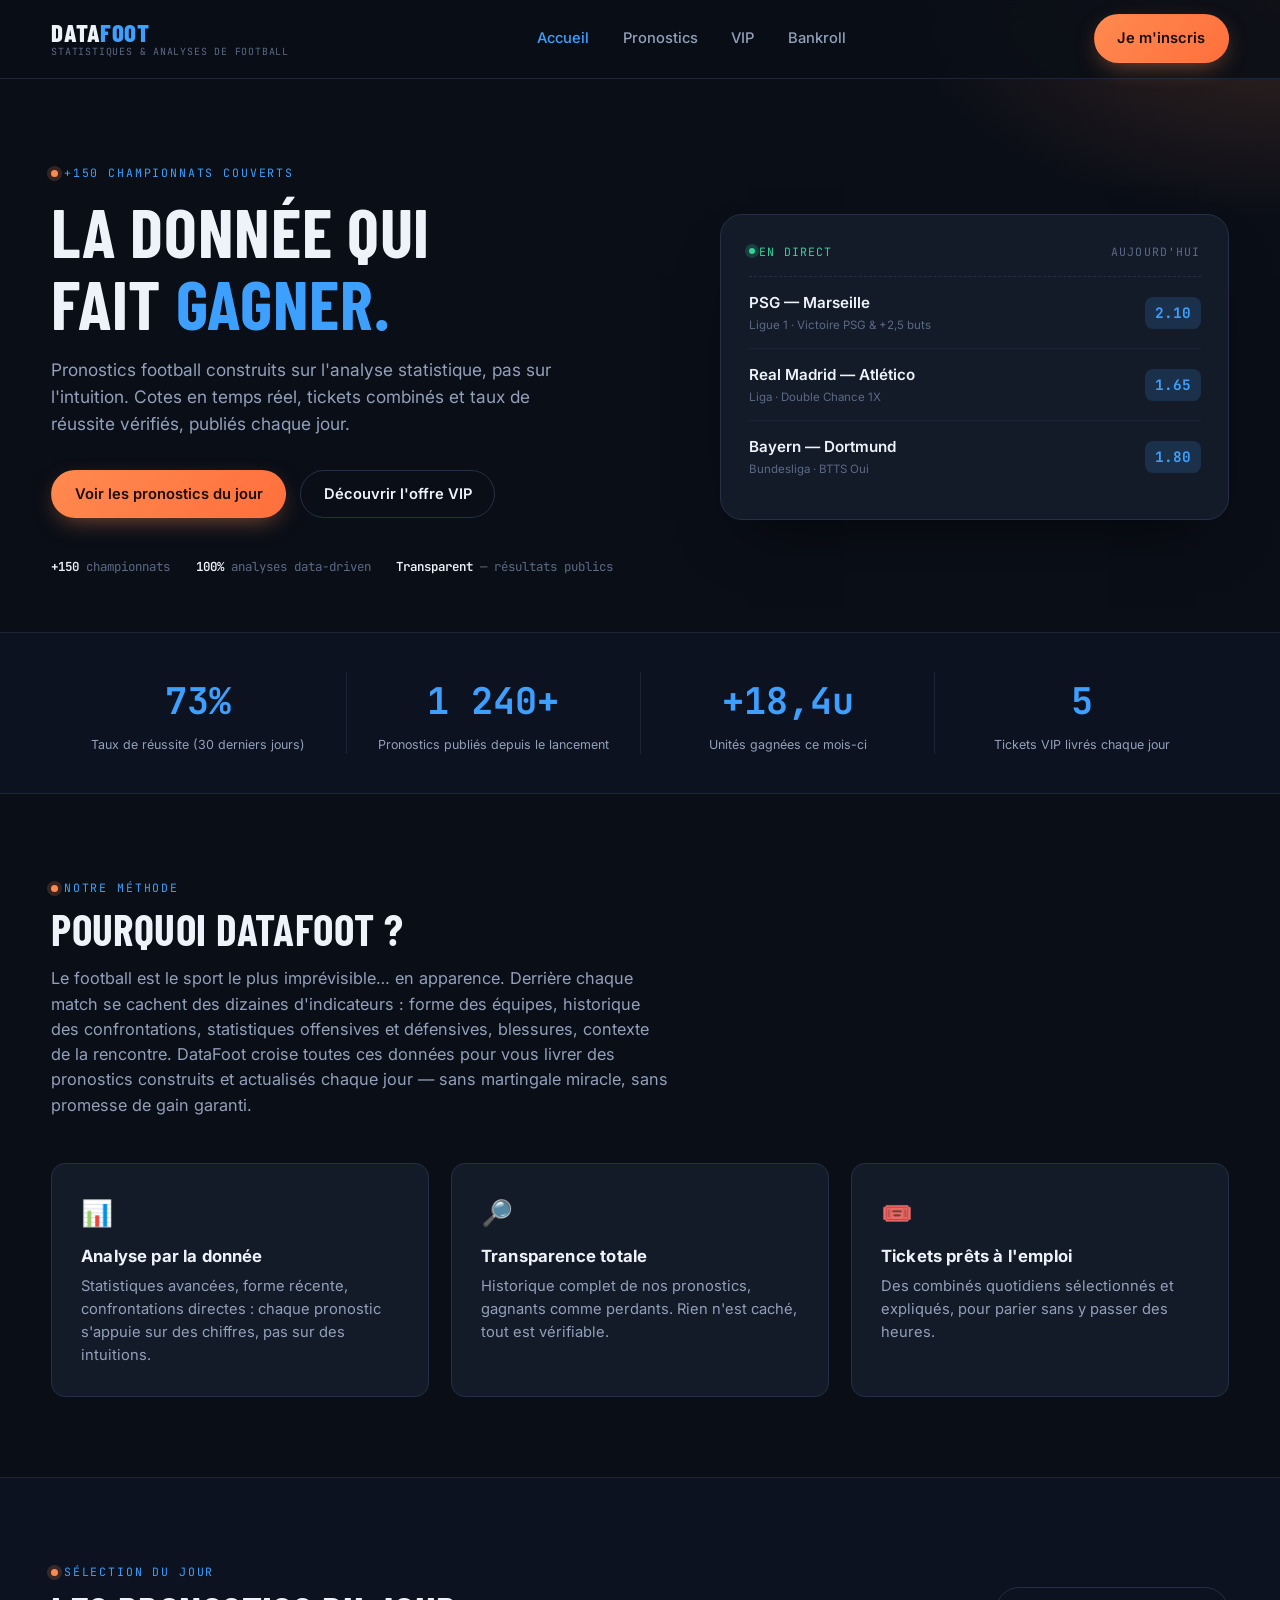
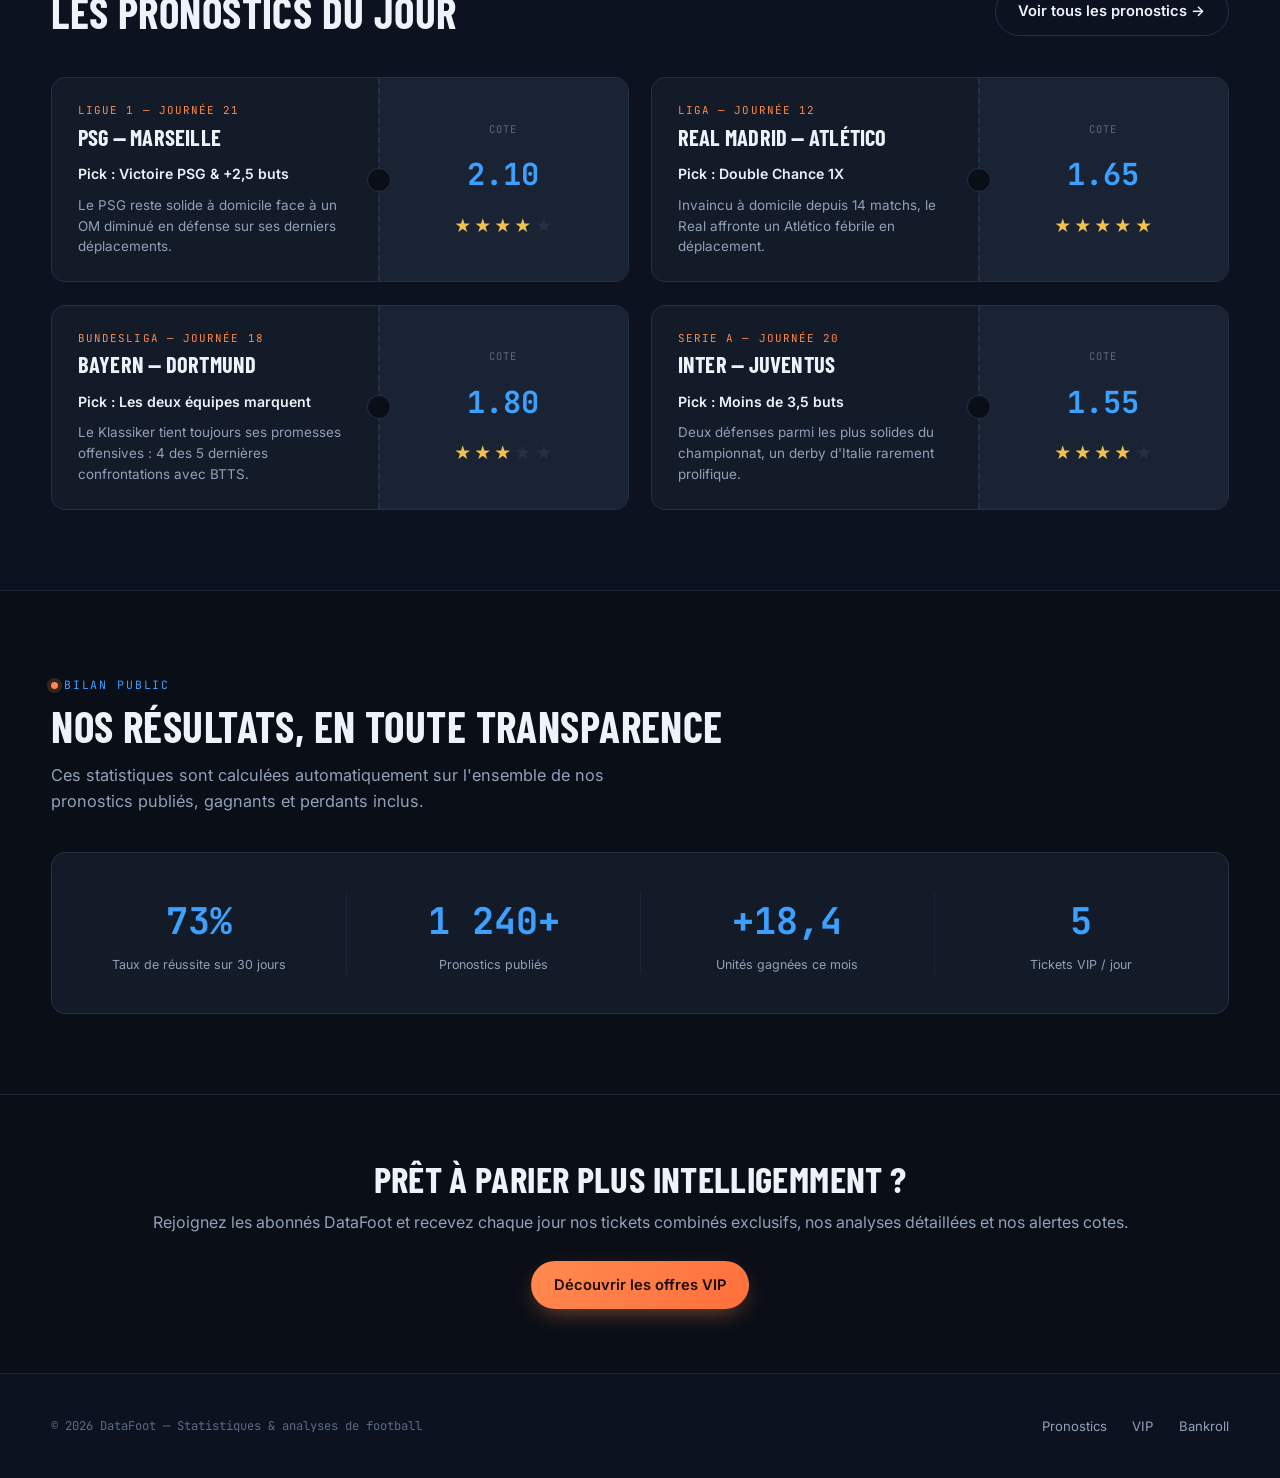
==== index.html @ a59a6c62 "Change button text from 'Passer VIP' to 'Je m'inscris'" ====
<!DOCTYPE html>
<html lang="fr">
<head>
<meta charset="UTF-8">
<meta name="viewport" content="width=device-width, initial-scale=1.0">
<title>DataFoot — Pronostics football basés sur la donnée</title>
<meta name="description" content="Pronostics football basés sur l'analyse statistique. Cotes en temps réel, tickets combinés, taux de réussite vérifiés.">
<link rel="stylesheet" href="style.css">
</head>
<body>

<header class="site-header">
  <div class="container">
    <a href="index.html" class="logo">
      <span class="logo-mark">Data<span>Foot</span></span>
      <span class="logo-tag">Statistiques &amp; analyses de football</span>
    </a>
    <nav class="nav-links">
      <a href="index.html" class="active">Accueil</a>
      <a href="pronostics.html">Pronostics</a>
      <a href="vip.html">VIP</a>
      <a href="bankroll.html">Bankroll</a>
    </nav>
    <a href="vip.html" class="btn btn-primary">Je m'inscris</a>
  </div>
</header>

<!-- ============================== HERO ============================== -->
<section class="hero">
  <div class="container">
    <div class="hero-copy">
      <span class="eyebrow">+150 championnats couverts</span>
      <h1>La donnée qui<br>fait <span class="accent">gagner.</span></h1>
      <p class="hero-sub">Pronostics football construits sur l'analyse statistique, pas sur l'intuition. Cotes en temps réel, tickets combinés et taux de réussite vérifiés, publiés chaque jour.</p>
      <div class="hero-ctas">
        <a href="pronostics.html" class="btn btn-primary">Voir les pronostics du jour</a>
        <a href="vip.html" class="btn btn-ghost">Découvrir l'offre VIP</a>
      </div>
      <div class="hero-strip">
        <span><strong>+150</strong> championnats</span>
        <span><strong>100%</strong> analyses data-driven</span>
        <span><strong>Transparent</strong> — résultats publics</span>
      </div>
    </div>

    <div class="hero-panel">
      <div class="hero-panel-head">
        <span class="live">En direct</span>
        <span>Aujourd'hui</span>
      </div>
      <div class="hero-mini-row">
        <div>
          <div class="hero-mini-match">PSG — Marseille</div>
          <div class="hero-mini-comp">Ligue 1 · Victoire PSG &amp; +2,5 buts</div>
        </div>
        <span class="hero-mini-odd">2.10</span>
      </div>
      <div class="hero-mini-row">
        <div>
          <div class="hero-mini-match">Real Madrid — Atlético</div>
          <div class="hero-mini-comp">Liga · Double Chance 1X</div>
        </div>
        <span class="hero-mini-odd">1.65</span>
      </div>
      <div class="hero-mini-row">
        <div>
          <div class="hero-mini-match">Bayern — Dortmund</div>
          <div class="hero-mini-comp">Bundesliga · BTTS Oui</div>
        </div>
        <span class="hero-mini-odd">1.80</span>
      </div>
    </div>
  </div>
</section>

<!-- ============================ STAT BAND ============================ -->
<section class="stat-band">
  <div class="container stat-grid">
    <div class="stat-item">
      <div class="stat-value">73%</div>
      <div class="stat-label">Taux de réussite (30 derniers jours)</div>
    </div>
    <div class="stat-item">
      <div class="stat-value">1 240+</div>
      <div class="stat-label">Pronostics publiés depuis le lancement</div>
    </div>
    <div class="stat-item">
      <div class="stat-value">+18,4u</div>
      <div class="stat-label">Unités gagnées ce mois-ci</div>
    </div>
    <div class="stat-item">
      <div class="stat-value">5</div>
      <div class="stat-label">Tickets VIP livrés chaque jour</div>
    </div>
  </div>
</section>

<!-- ============================= CONCEPT ============================== -->
<section class="section">
  <div class="container">
    <span class="eyebrow">Notre méthode</span>
    <h2 class="section-title">Pourquoi DataFoot ?</h2>
    <p class="section-lead">Le football est le sport le plus imprévisible… en apparence. Derrière chaque match se cachent des dizaines d'indicateurs : forme des équipes, historique des confrontations, statistiques offensives et défensives, blessures, contexte de la rencontre. DataFoot croise toutes ces données pour vous livrer des pronostics construits et actualisés chaque jour — sans martingale miracle, sans promesse de gain garanti.</p>

    <div class="pillars">
      <div class="pillar">
        <div class="pillar-icon">📊</div>
        <h3>Analyse par la donnée</h3>
        <p>Statistiques avancées, forme récente, confrontations directes : chaque pronostic s'appuie sur des chiffres, pas sur des intuitions.</p>
      </div>
      <div class="pillar">
        <div class="pillar-icon">🔎</div>
        <h3>Transparence totale</h3>
        <p>Historique complet de nos pronostics, gagnants comme perdants. Rien n'est caché, tout est vérifiable.</p>
      </div>
      <div class="pillar">
        <div class="pillar-icon">🎟️</div>
        <h3>Tickets prêts à l'emploi</h3>
        <p>Des combinés quotidiens sélectionnés et expliqués, pour parier sans y passer des heures.</p>
      </div>
    </div>
  </div>
</section>

<!-- ========================= DERNIERS PRONOSTICS ========================= -->
<section class="section section-alt">
  <div class="container">
    <div class="section-head">
      <div>
        <span class="eyebrow">Sélection du jour</span>
        <h2 class="section-title">Les pronostics du jour</h2>
      </div>
      <a href="pronostics.html" class="btn btn-ghost">Voir tous les pronostics →</a>
    </div>

    <div class="ticket-grid">
      <article class="ticket">
        <div class="ticket-main">
          <div class="ticket-comp">Ligue 1 — Journée 21</div>
          <h3 class="ticket-match">PSG — Marseille</h3>
          <p class="ticket-pick">Pick : Victoire PSG &amp; +2,5 buts</p>
          <p class="ticket-analysis">Le PSG reste solide à domicile face à un OM diminué en défense sur ses derniers déplacements.</p>
        </div>
        <div class="ticket-stub">
          <span class="ticket-odd-label">Cote</span>
          <span class="ticket-odd">2.10</span>
          <div class="ticket-confidence" aria-label="Confiance 4 sur 5">
            <span class="star on">★</span><span class="star on">★</span><span class="star on">★</span><span class="star on">★</span><span class="star">★</span>
          </div>
        </div>
      </article>

      <article class="ticket">
        <div class="ticket-main">
          <div class="ticket-comp">Liga — Journée 12</div>
          <h3 class="ticket-match">Real Madrid — Atlético</h3>
          <p class="ticket-pick">Pick : Double Chance 1X</p>
          <p class="ticket-analysis">Invaincu à domicile depuis 14 matchs, le Real affronte un Atlético fébrile en déplacement.</p>
        </div>
        <div class="ticket-stub">
          <span class="ticket-odd-label">Cote</span>
          <span class="ticket-odd">1.65</span>
          <div class="ticket-confidence" aria-label="Confiance 5 sur 5">
            <span class="star on">★</span><span class="star on">★</span><span class="star on">★</span><span class="star on">★</span><span class="star on">★</span>
          </div>
        </div>
      </article>

      <article class="ticket">
        <div class="ticket-main">
          <div class="ticket-comp">Bundesliga — Journée 18</div>
          <h3 class="ticket-match">Bayern — Dortmund</h3>
          <p class="ticket-pick">Pick : Les deux équipes marquent</p>
          <p class="ticket-analysis">Le Klassiker tient toujours ses promesses offensives : 4 des 5 dernières confrontations avec BTTS.</p>
        </div>
        <div class="ticket-stub">
          <span class="ticket-odd-label">Cote</span>
          <span class="ticket-odd">1.80</span>
          <div class="ticket-confidence" aria-label="Confiance 3 sur 5">
            <span class="star on">★</span><span class="star on">★</span><span class="star on">★</span><span class="star">★</span><span class="star">★</span>
          </div>
        </div>
      </article>

      <article class="ticket">
        <div class="ticket-main">
          <div class="ticket-comp">Serie A — Journée 20</div>
          <h3 class="ticket-match">Inter — Juventus</h3>
          <p class="ticket-pick">Pick : Moins de 3,5 buts</p>
          <p class="ticket-analysis">Deux défenses parmi les plus solides du championnat, un derby d'Italie rarement prolifique.</p>
        </div>
        <div class="ticket-stub">
          <span class="ticket-odd-label">Cote</span>
          <span class="ticket-odd">1.55</span>
          <div class="ticket-confidence" aria-label="Confiance 4 sur 5">
            <span class="star on">★</span><span class="star on">★</span><span class="star on">★</span><span class="star on">★</span><span class="star">★</span>
          </div>
        </div>
      </article>
    </div>
  </div>
</section>

<!-- ============================ RÉSULTATS ============================= -->
<section class="section">
  <div class="container">
    <span class="eyebrow">Bilan public</span>
    <h2 class="section-title">Nos résultats, en toute transparence</h2>
    <p class="section-lead">Ces statistiques sont calculées automatiquement sur l'ensemble de nos pronostics publiés, gagnants et perdants inclus.</p>
    <div class="stat-grid" style="margin-top:2.4rem; background:var(--surface); border:1px solid var(--line); border-radius:var(--radius-m);">
      <div class="stat-item">
        <div class="stat-value">73%</div>
        <div class="stat-label">Taux de réussite sur 30 jours</div>
      </div>
      <div class="stat-item">
        <div class="stat-value">1 240+</div>
        <div class="stat-label">Pronostics publiés</div>
      </div>
      <div class="stat-item">
        <div class="stat-value">+18,4</div>
        <div class="stat-label">Unités gagnées ce mois</div>
      </div>
      <div class="stat-item">
        <div class="stat-value">5</div>
        <div class="stat-label">Tickets VIP / jour</div>
      </div>
    </div>
  </div>
</section>

<!-- ============================== CTA BAND ============================== -->
<section class="cta-band">
  <div class="container">
    <h2>Prêt à parier plus intelligemment ?</h2>
    <p>Rejoignez les abonnés DataFoot et recevez chaque jour nos tickets combinés exclusifs, nos analyses détaillées et nos alertes cotes.</p>
    <a href="vip.html" class="btn btn-primary">Découvrir les offres VIP</a>
  </div>
</section>

<footer class="site-footer">
  <div class="container">
    <span class="footer-note">© 2026 DataFoot — Statistiques &amp; analyses de football</span>
    <nav class="footer-links">
      <a href="pronostics.html">Pronostics</a>
      <a href="vip.html">VIP</a>
      <a href="bankroll.html">Bankroll</a>
    </nav>
  </div>
</footer>

</body>
</html>
---- style.css ----
/* ==========================================================================
   DATAFOOT — Design tokens
   Palette   : navy profond + bleu data (#3DA0FF) + orange action (#FF8A50)
   Display   : Barlow Condensed (impact, condensé, esprit tableau de match)
   Corps     : Inter
   Data/mono : JetBrains Mono (cotes, stats, pourcentages — chiffres tabulaires)
   Signature : la carte "ticket" à encoches — chaque pronostic est un vrai
               billet de pari découpé, séparant infos match / pick & cote.
   ========================================================================== */

@import url('https://fonts.googleapis.com/css2?family=Barlow+Condensed:wght@500;600;700;800&family=Inter:wght@400;500;600;700&family=JetBrains+Mono:wght@400;500;600;700&display=swap');

:root{
  --bg:            #0a0e17;
  --bg-alt:        #0d1220;
  --surface:       #131a28;
  --surface-2:     #1a2334;
  --line:          #253046;
  --line-soft:     #1c2536;

  --blue:          #3da0ff;
  --blue-dim:      #1f5c99;
  --blue-glow:     rgba(61,160,255,.16);

  --orange:        #ff8a50;
  --orange-dim:    #b85f34;
  --orange-glow:   rgba(255,138,80,.18);

  --green:         #34d399;
  --red:           #f2685c;
  --gold:          #f2c14e;

  --text:          #eef2f9;
  --text-muted:    #92a0ba;
  --text-faint:    #5c6a85;

  --radius-s:      8px;
  --radius-m:      14px;
  --radius-l:      22px;

  --font-display:  'Barlow Condensed', sans-serif;
  --font-body:     'Inter', sans-serif;
  --font-mono:     'JetBrains Mono', monospace;
}

*{box-sizing:border-box; margin:0; padding:0;}

html{scroll-behavior:smooth;}

body{
  background:
    radial-gradient(ellipse 900px 500px at 15% -10%, var(--blue-glow), transparent 60%),
    radial-gradient(ellipse 700px 400px at 100% 0%, var(--orange-glow), transparent 55%),
    var(--bg);
  color:var(--text);
  font-family:var(--font-body);
  line-height:1.55;
  -webkit-font-smoothing:antialiased;
}

img,svg{display:block; max-width:100%;}
a{color:inherit; text-decoration:none;}
ul{list-style:none;}

.container{
  width:min(1180px, 92%);
  margin-inline:auto;
}

/* -------------------------------- Type -------------------------------- */

h1,h2,h3,h4{
  font-family:var(--font-display);
  font-weight:700;
  letter-spacing:.01em;
  line-height:1.05;
  color:var(--text);
}

.eyebrow{
  font-family:var(--font-mono);
  font-size:.72rem;
  letter-spacing:.16em;
  text-transform:uppercase;
  color:var(--blue);
  display:inline-flex;
  align-items:center;
  gap:.5em;
}
.eyebrow::before{
  content:"";
  width:7px; height:7px;
  border-radius:50%;
  background:var(--orange);
  box-shadow:0 0 0 4px var(--orange-glow);
}

.section-title{
  font-size:clamp(1.9rem, 3.4vw, 2.7rem);
  text-transform:uppercase;
  margin-top:.5rem;
}

.section-lead{
  color:var(--text-muted);
  font-size:1.02rem;
  max-width:62ch;
  margin-top:.9rem;
}

.mono{font-family:var(--font-mono);}

/* Barre de focus clavier visible partout */
a:focus-visible,button:focus-visible,input:focus-visible{
  outline:2px solid var(--orange);
  outline-offset:3px;
  border-radius:4px;
}

@media (prefers-reduced-motion: reduce){
  *{animation-duration:.001ms !important; transition-duration:.001ms !important;}
}

/* ------------------------------- Header -------------------------------- */

.site-header{
  position:sticky; top:0; z-index:50;
  background:rgba(10,14,23,.86);
  backdrop-filter:blur(10px);
  border-bottom:1px solid var(--line-soft);
}

.site-header .container{
  display:flex; align-items:center; justify-content:space-between;
  padding-block:.9rem;
}

.logo{
  display:flex; flex-direction:column; line-height:1;
}
.logo .logo-mark{
  font-family:var(--font-display);
  font-weight:800;
  font-size:1.55rem;
  letter-spacing:.02em;
  text-transform:uppercase;
}
.logo .logo-mark span{color:var(--blue);}
.logo .logo-tag{
  font-family:var(--font-mono);
  font-size:.62rem;
  color:var(--text-faint);
  letter-spacing:.08em;
  text-transform:uppercase;
  margin-top:.15rem;
}

.nav-links{
  display:flex; align-items:center; gap:2.1rem;
  font-size:.92rem; font-weight:500;
}
.nav-links a{color:var(--text-muted); transition:color .15s ease;}
.nav-links a:hover, .nav-links a.active{color:var(--text);}
.nav-links a.active{color:var(--blue);}

.btn{
  display:inline-flex; align-items:center; justify-content:center;
  gap:.5em;
  font-family:var(--font-body);
  font-weight:600;
  font-size:.92rem;
  padding:.75rem 1.4rem;
  border-radius:999px;
  border:1px solid transparent;
  cursor:pointer;
  transition:transform .15s ease, box-shadow .15s ease, background .15s ease;
  white-space:nowrap;
}
.btn:hover{transform:translateY(-1px);}

.btn-primary{
  background:linear-gradient(135deg, var(--orange), #ff6f3c);
  color:#1a0d05;
  box-shadow:0 8px 24px -8px rgba(255,138,80,.55);
}
.btn-primary:hover{box-shadow:0 10px 28px -6px rgba(255,138,80,.7);}

.btn-ghost{
  background:transparent;
  border-color:var(--line);
  color:var(--text);
}
.btn-ghost:hover{border-color:var(--blue); background:var(--blue-glow);}

.btn-block{width:100%;}

/* -------------------------------- Hero ---------------------------------- */

.hero{
  padding-block:5rem 3.5rem;
  border-bottom:1px solid var(--line-soft);
}

.hero .container{
  display:grid;
  grid-template-columns:1.1fr .9fr;
  gap:3rem;
  align-items:center;
}

.hero h1{
  font-size:clamp(2.6rem, 5.4vw, 4.4rem);
  text-transform:uppercase;
  margin-top:.7rem;
}
.hero h1 .accent{color:var(--blue);}

.hero-sub{
  color:var(--text-muted);
  font-size:1.08rem;
  max-width:46ch;
  margin-top:1.1rem;
}

.hero-ctas{
  display:flex; gap:.9rem; margin-top:2rem; flex-wrap:wrap;
}

.hero-strip{
  display:flex; gap:1.6rem; flex-wrap:wrap;
  margin-top:2.4rem;
  font-family:var(--font-mono);
  font-size:.78rem;
  color:var(--text-faint);
}
.hero-strip strong{color:var(--text); font-weight:600;}

/* Panneau "ticket" décoratif dans le hero */
.hero-panel{
  position:relative;
  background:var(--surface);
  border:1px solid var(--line);
  border-radius:var(--radius-l);
  padding:1.7rem;
  box-shadow:0 30px 60px -30px rgba(0,0,0,.7);
}
.hero-panel-head{
  display:flex; justify-content:space-between; align-items:center;
  font-family:var(--font-mono); font-size:.72rem;
  color:var(--text-faint); text-transform:uppercase; letter-spacing:.1em;
  padding-bottom:1rem; border-bottom:1px dashed var(--line);
}
.hero-panel-head .live{color:var(--green); display:flex; align-items:center; gap:.4em;}
.hero-panel-head .live::before{content:"";width:6px;height:6px;border-radius:50%;background:var(--green);box-shadow:0 0 0 4px rgba(52,211,153,.2);}

.hero-mini-row{
  display:flex; justify-content:space-between; align-items:center;
  padding-block:.85rem;
  border-bottom:1px solid var(--line-soft);
}
.hero-mini-row:last-child{border-bottom:none;}
.hero-mini-match{font-weight:600; font-size:.95rem;}
.hero-mini-comp{font-size:.72rem; color:var(--text-faint); margin-top:.15rem;}
.hero-mini-odd{
  font-family:var(--font-mono); font-weight:700; color:var(--blue);
  background:var(--blue-glow); padding:.3rem .6rem; border-radius:var(--radius-s);
  font-size:.9rem;
}

/* ------------------------------ Stat band -------------------------------- */

.stat-band{
  border-bottom:1px solid var(--line-soft);
  background:var(--bg-alt);
}
.stat-grid{
  display:grid;
  grid-template-columns:repeat(4, 1fr);
  padding-block:2.4rem;
}
.stat-item{
  text-align:center;
  padding-inline:1rem;
  border-left:1px solid var(--line-soft);
}
.stat-item:first-child{border-left:none;}
.stat-value{
  font-family:var(--font-mono);
  font-weight:700;
  font-size:clamp(1.6rem, 3vw, 2.3rem);
  color:var(--blue);
}
.stat-label{
  font-size:.78rem; color:var(--text-muted); margin-top:.4rem;
}

/* -------------------------------- Sections ------------------------------- */

.section{padding-block:5rem;}
.section-alt{background:var(--bg-alt); border-block:1px solid var(--line-soft);}
.section-head{
  display:flex; justify-content:space-between; align-items:flex-end; gap:2rem;
  flex-wrap:wrap; margin-bottom:2.6rem;
}

.pillars{
  display:grid; grid-template-columns:repeat(3,1fr); gap:1.4rem;
  margin-top:2.8rem;
}
.pillar{
  background:var(--surface);
  border:1px solid var(--line);
  border-radius:var(--radius-m);
  padding:1.8rem;
}
.pillar .pillar-icon{font-size:1.6rem;}
.pillar h3{
  font-family:var(--font-body); font-size:1.05rem; font-weight:700;
  margin-top:1rem;
}
.pillar p{color:var(--text-muted); font-size:.92rem; margin-top:.6rem;}

/* ------------------------------ Ticket cards ------------------------------
   Élément signature : chaque pronostic est un billet perforé, découpé en
   deux volets (infos match / pick + cote + confiance) par une ligne
   pointillée avec encoches semi-circulaires, comme un vrai ticket détachable.
   -------------------------------------------------------------------------- */

.ticket-grid{
  display:grid;
  grid-template-columns:repeat(2, 1fr);
  gap:1.4rem;
}

.ticket{
  position:relative;
  display:grid;
  grid-template-columns:1.3fr 1fr;
  background:var(--surface);
  border:1px solid var(--line);
  border-radius:var(--radius-m);
  overflow:hidden;
}

.ticket-main{padding:1.5rem 1.6rem;}
.ticket-comp{
  font-family:var(--font-mono);
  font-size:.68rem;
  color:var(--orange);
  text-transform:uppercase; letter-spacing:.1em;
}
.ticket-match{
  font-family:var(--font-display);
  font-weight:700;
  font-size:1.4rem;
  margin-top:.4rem;
  text-transform:uppercase;
}
.ticket-pick{
  margin-top:.9rem;
  font-size:.88rem;
  color:var(--text);
  font-weight:600;
}
.ticket-analysis{
  margin-top:.6rem;
  font-size:.84rem;
  color:var(--text-muted);
  line-height:1.55;
}

.ticket-stub{
  position:relative;
  padding:1.5rem 1.4rem;
  display:flex; flex-direction:column; justify-content:center; align-items:center;
  gap:.9rem;
  background:var(--surface-2);
  text-align:center;
}

/* ligne de perforation avec encoches */
.ticket-stub::before{
  content:"";
  position:absolute; left:0; top:0; bottom:0;
  width:0;
  border-left:2px dashed var(--line);
}
.ticket-stub::after{
  content:"";
  position:absolute; left:-11px; top:50%;
  width:22px; height:22px;
  border-radius:50%;
  background:var(--bg);
  border:1px solid var(--line);
  transform:translateY(-50%);
}

.ticket-odd-label{
  font-family:var(--font-mono); font-size:.66rem;
  color:var(--text-faint); text-transform:uppercase; letter-spacing:.1em;
}
.ticket-odd{
  font-family:var(--font-mono); font-weight:700;
  font-size:1.9rem; color:var(--blue);
}
.ticket-confidence{display:flex; gap:.2rem;}
.ticket-confidence .star{color:var(--line); font-size:1.05rem;}
.ticket-confidence .star.on{color:var(--gold);}

.tickets-cta{
  text-align:center; margin-top:2.6rem;
}

/* ------------------------------- Confidence legend ----------------------- */

.legend{
  margin-top:3rem;
  background:var(--surface);
  border:1px solid var(--line);
  border-radius:var(--radius-m);
  padding:1.6rem 1.8rem;
}
.legend h3{
  font-family:var(--font-body); font-size:.95rem; font-weight:700;
}
.legend-row{
  display:flex; justify-content:space-between; align-items:center;
  padding-block:.6rem;
  border-top:1px solid var(--line-soft);
  font-size:.86rem; color:var(--text-muted);
}
.legend-row:first-of-type{border-top:none; margin-top:.9rem;}
.legend-row .star.on{color:var(--gold);}

.filters{
  display:flex; gap:.7rem; flex-wrap:wrap; margin-bottom:2.4rem;
}
.filter-chip{
  font-family:var(--font-mono); font-size:.74rem;
  padding:.5rem 1rem; border-radius:999px;
  border:1px solid var(--line); color:var(--text-muted);
}
.filter-chip.is-active{border-color:var(--blue); color:var(--blue); background:var(--blue-glow);}

.disclaimer{
  margin-top:2.6rem;
  font-size:.8rem; color:var(--text-faint);
  border-left:2px solid var(--line);
  padding-left:1rem;
}

/* --------------------------------- Pricing -------------------------------- */

.pricing-grid{
  display:grid; grid-template-columns:repeat(3,1fr); gap:1.5rem;
  margin-top:2.8rem; align-items:stretch;
}

.plan{
  background:var(--surface);
  border:1px solid var(--line);
  border-radius:var(--radius-l);
  padding:2.1rem 1.9rem;
  display:flex; flex-direction:column;
  position:relative;
}

.plan.featured{
  border-color:var(--orange);
  background:linear-gradient(180deg, rgba(255,138,80,.07), var(--surface) 40%);
  transform:translateY(-10px);
  box-shadow:0 30px 50px -25px rgba(255,138,80,.35);
}

.plan-badge{
  position:absolute; top:-13px; left:50%; transform:translateX(-50%);
  background:var(--orange); color:#1a0d05;
  font-family:var(--font-mono); font-size:.66rem; font-weight:700;
  text-transform:uppercase; letter-spacing:.08em;
  padding:.35rem .9rem; border-radius:999px;
  white-space:nowrap;
}

.plan-name{
  font-family:var(--font-display); font-size:1.3rem; font-weight:700;
  text-transform:uppercase;
}
.plan-price{
  font-family:var(--font-mono); font-weight:700;
  font-size:2.1rem; color:var(--blue); margin-top:.6rem;
}
.plan-price span{font-size:.9rem; color:var(--text-faint); font-weight:500;}
.plan-tagline{
  color:var(--text-muted); font-size:.86rem; margin-top:.7rem; min-height:2.6em;
}

.plan-features{margin-top:1.6rem; flex-grow:1;}
.plan-features li{
  display:flex; gap:.6rem; align-items:flex-start;
  font-size:.87rem; color:var(--text);
  padding-block:.5rem;
  border-top:1px solid var(--line-soft);
}
.plan-features li:first-child{border-top:none;}
.plan-features li::before{
  content:"✓"; color:var(--green); font-weight:700; flex-shrink:0;
}

.plan .btn{margin-top:1.8rem;}

.plan-reassurance{
  margin-top:2.4rem; text-align:center;
  font-family:var(--font-mono); font-size:.78rem; color:var(--text-faint);
  display:flex; justify-content:center; gap:1.8rem; flex-wrap:wrap;
}

.faq{margin-top:3.5rem; max-width:760px;}
.faq-item{
  border-top:1px solid var(--line-soft); padding-block:1.2rem;
}
.faq-item:last-child{border-bottom:1px solid var(--line-soft);}
.faq-item h4{font-size:1rem; font-family:var(--font-body); font-weight:700;}
.faq-item p{color:var(--text-muted); font-size:.88rem; margin-top:.5rem;}

/* --------------------------------- Rules ---------------------------------- */

.rules{
  display:flex; flex-direction:column; gap:1.1rem; margin-top:2.8rem;
}
.rule{
  display:grid; grid-template-columns:64px 1fr; gap:1.4rem;
  background:var(--surface); border:1px solid var(--line);
  border-radius:var(--radius-m); padding:1.5rem 1.7rem;
}
.rule-num{
  font-family:var(--font-mono); font-weight:700; font-size:1.6rem;
  color:var(--orange);
}
.rule h3{font-family:var(--font-body); font-size:1.02rem; font-weight:700;}
.rule p{color:var(--text-muted); font-size:.9rem; margin-top:.5rem;}

.stake-table{
  margin-top:2.8rem;
  width:100%; border-collapse:collapse;
  background:var(--surface); border:1px solid var(--line); border-radius:var(--radius-m);
  overflow:hidden;
}
.stake-table th,.stake-table td{
  padding:.9rem 1.2rem; text-align:left; font-size:.88rem;
  border-bottom:1px solid var(--line-soft);
}
.stake-table th{
  font-family:var(--font-mono); text-transform:uppercase; font-size:.7rem;
  letter-spacing:.08em; color:var(--text-faint); background:var(--surface-2);
}
.stake-table td.mono{color:var(--blue); font-weight:600;}
.stake-table tr:last-child td{border-bottom:none;}

.alert-box{
  margin-top:3rem;
  background:linear-gradient(135deg, rgba(242,104,92,.08), var(--surface));
  border:1px solid rgba(242,104,92,.35);
  border-radius:var(--radius-m);
  padding:1.8rem 2rem;
}
.alert-box h3{
  font-family:var(--font-body); font-size:1rem; font-weight:700;
  color:var(--red); display:flex; align-items:center; gap:.6rem;
}
.alert-box p{color:var(--text-muted); font-size:.88rem; margin-top:.7rem;}
.alert-box a{color:var(--blue); text-decoration:underline;}

.closing{
  margin-top:3.5rem; text-align:center;
  padding-top:3rem; border-top:1px solid var(--line-soft);
}
.closing p{color:var(--text-muted); max-width:60ch; margin-inline:auto;}
.closing .btn{margin-top:1.6rem;}

/* -------------------------------- CTA band -------------------------------- */

.cta-band{
  border-top:1px solid var(--line-soft);
  padding-block:4rem;
  text-align:center;
}
.cta-band h2{font-size:clamp(1.7rem,3vw,2.3rem); text-transform:uppercase;}
.cta-band p{color:var(--text-muted); margin-top:.8rem;}
.cta-band .btn{margin-top:1.6rem;}

/* --------------------------------- Footer --------------------------------- */

.site-footer{
  border-top:1px solid var(--line-soft);
  background:var(--bg-alt);
  padding-block:2.6rem;
}
.site-footer .container{
  display:flex; justify-content:space-between; align-items:center; flex-wrap:wrap; gap:1rem;
}
.footer-links{display:flex; gap:1.6rem; font-size:.82rem; color:var(--text-muted);}
.footer-links a:hover{color:var(--text);}
.footer-note{font-size:.76rem; color:var(--text-faint); font-family:var(--font-mono);}

/* -------------------------------- Responsive ------------------------------- */

@media (max-width: 900px){
  .nav-links{display:none;}
  .hero .container{grid-template-columns:1fr;}
  .stat-grid{grid-template-columns:repeat(2,1fr);}
  .stat-item:nth-child(3){border-left:none;}
  .pillars{grid-template-columns:1fr;}
  .ticket-grid{grid-template-columns:1fr;}
  .ticket{grid-template-columns:1fr;}
  .ticket-stub::before,.ticket-stub::after{display:none;}
  .ticket-stub{border-top:1px dashed var(--line);}
  .pricing-grid{grid-template-columns:1fr;}
  .plan.featured{transform:none;}
  .rule{grid-template-columns:1fr; gap:.6rem;}
  .site-footer .container{flex-direction:column; text-align:center;}
}
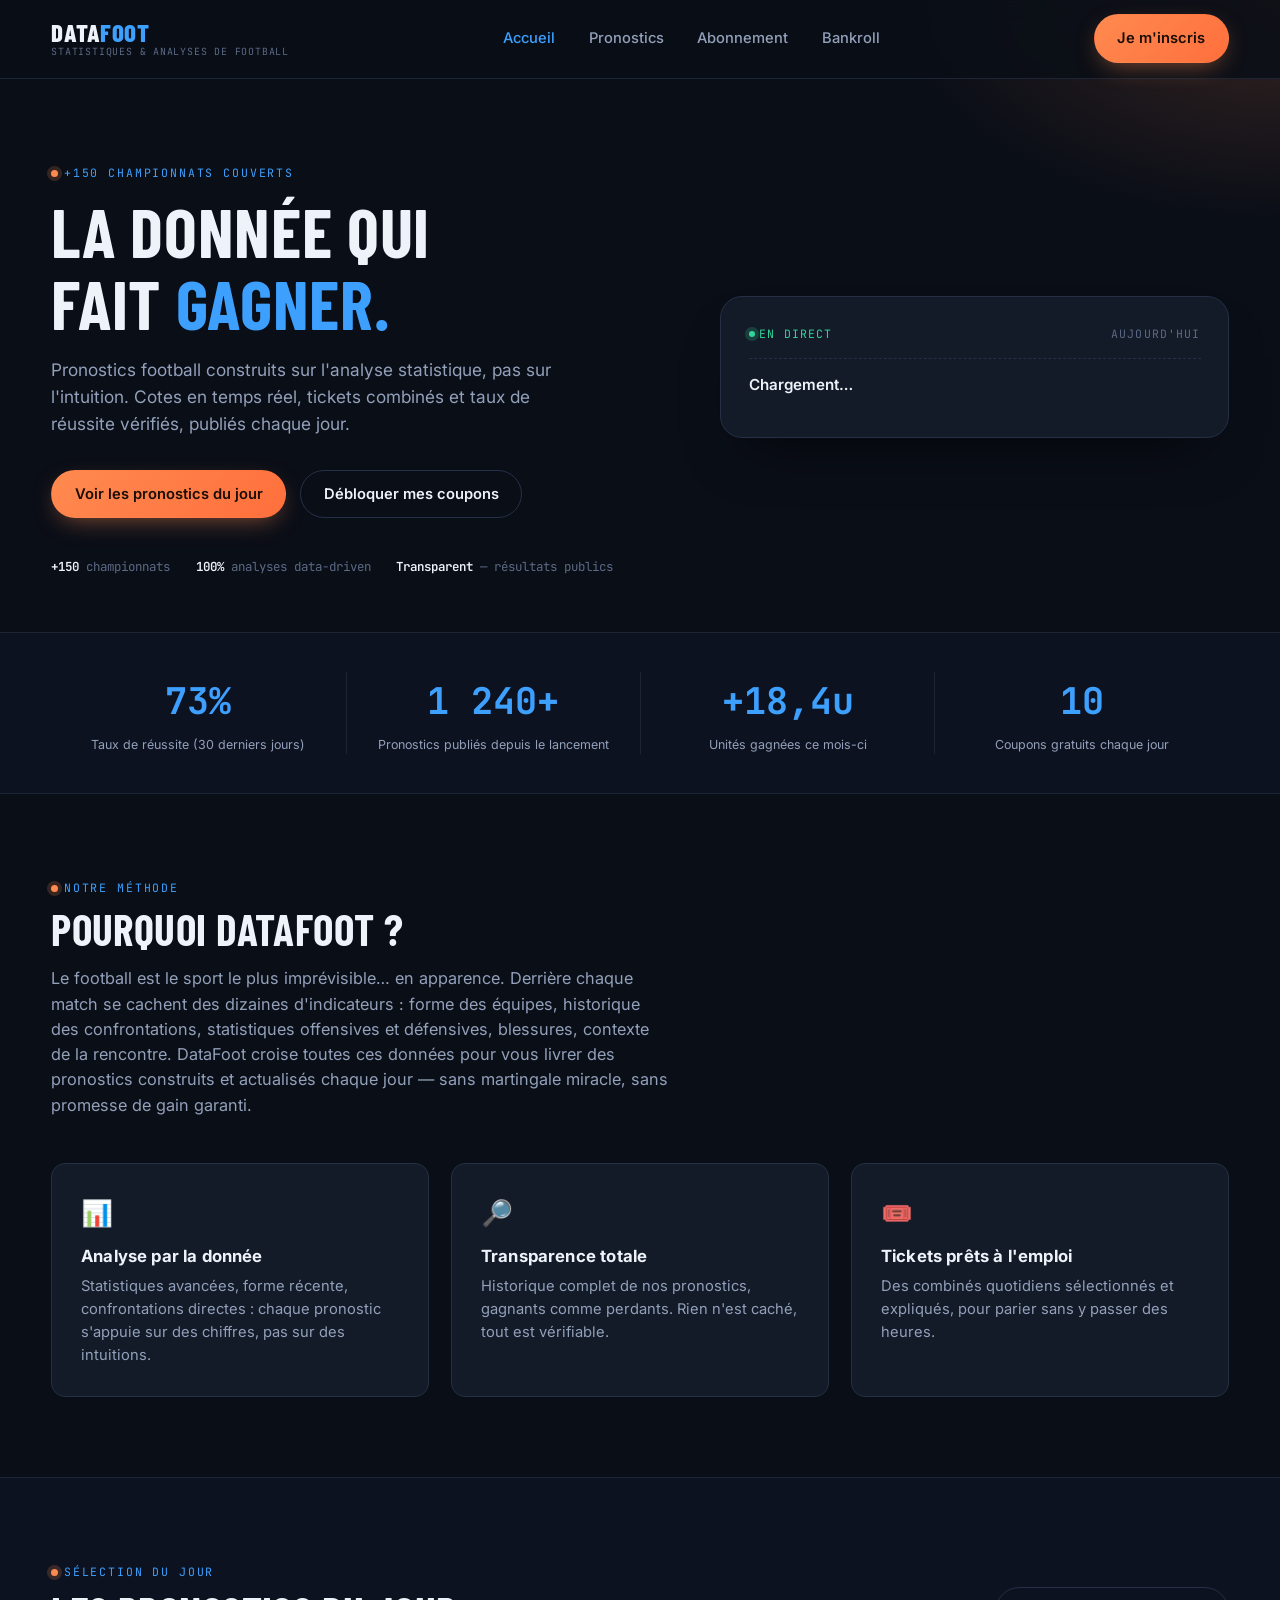
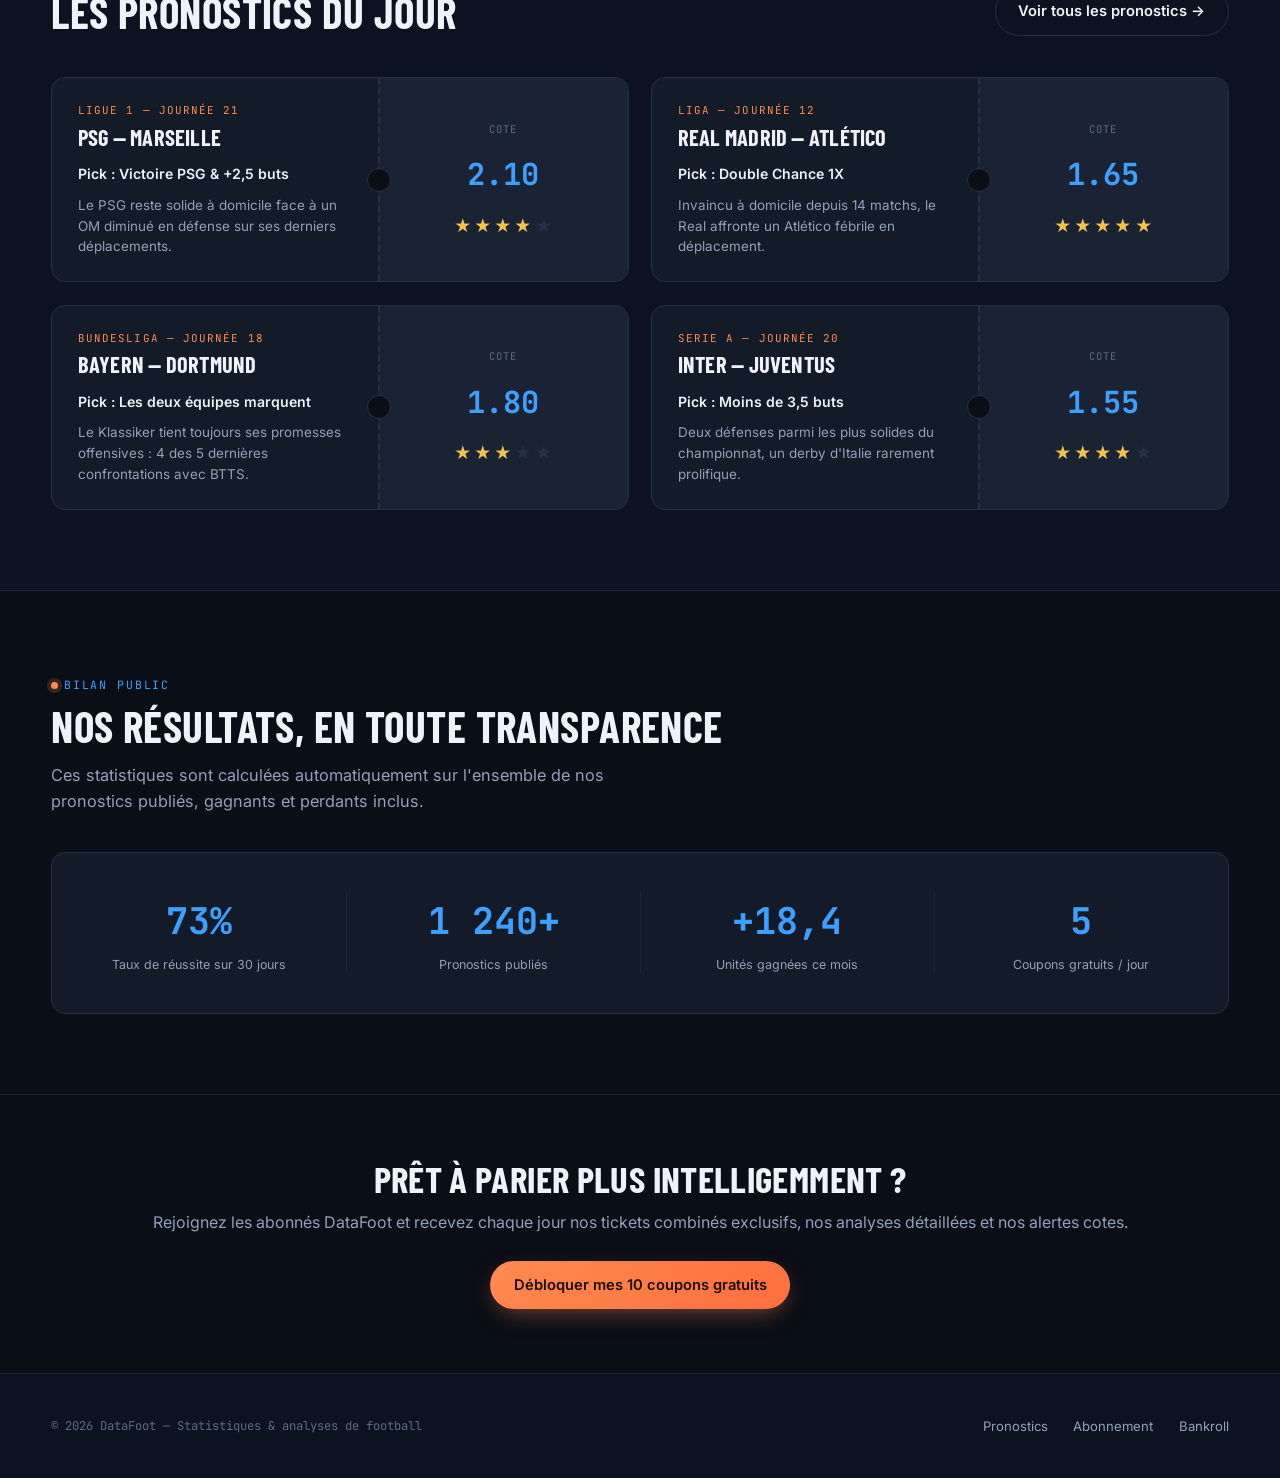
==== commit 197c8577: "Update VIP links and text in index.html" ====
--- a/index.html
+++ b/index.html
@@ -18,7 +18,7 @@
     <nav class="nav-links">
       <a href="index.html" class="active">Accueil</a>
       <a href="pronostics.html">Pronostics</a>
-      <a href="vip.html">VIP</a>
+      <a href="vip.html">Abonnement</a>
       <a href="bankroll.html">Bankroll</a>
     </nav>
     <a href="vip.html" class="btn btn-primary">Je m'inscris</a>
@@ -34,7 +34,7 @@
       <p class="hero-sub">Pronostics football construits sur l'analyse statistique, pas sur l'intuition. Cotes en temps réel, tickets combinés et taux de réussite vérifiés, publiés chaque jour.</p>
       <div class="hero-ctas">
         <a href="pronostics.html" class="btn btn-primary">Voir les pronostics du jour</a>
-        <a href="vip.html" class="btn btn-ghost">Découvrir l'offre VIP</a>
+        <a href="vip.html" class="btn btn-ghost">Débloquer mes coupons</a>
       </div>
       <div class="hero-strip">
         <span><strong>+150</strong> championnats</span>
@@ -48,26 +48,12 @@
         <span class="live">En direct</span>
         <span>Aujourd'hui</span>
       </div>
-      <div class="hero-mini-row">
-        <div>
-          <div class="hero-mini-match">PSG — Marseille</div>
-          <div class="hero-mini-comp">Ligue 1 · Victoire PSG &amp; +2,5 buts</div>
-        </div>
-        <span class="hero-mini-odd">2.10</span>
-      </div>
-      <div class="hero-mini-row">
-        <div>
-          <div class="hero-mini-match">Real Madrid — Atlético</div>
-          <div class="hero-mini-comp">Liga · Double Chance 1X</div>
-        </div>
-        <span class="hero-mini-odd">1.65</span>
-      </div>
-      <div class="hero-mini-row">
-        <div>
-          <div class="hero-mini-match">Bayern — Dortmund</div>
-          <div class="hero-mini-comp">Bundesliga · BTTS Oui</div>
-        </div>
-        <span class="hero-mini-odd">1.80</span>
+      <div id="hero-live-matches">
+        <div class="hero-mini-row">
+          <div>
+            <div class="hero-mini-match">Chargement…</div>
+          </div>
+        </div>
       </div>
     </div>
   </div>
@@ -89,11 +75,12 @@
       <div class="stat-label">Unités gagnées ce mois-ci</div>
     </div>
     <div class="stat-item">
-      <div class="stat-value">5</div>
-      <div class="stat-label">Tickets VIP livrés chaque jour</div>
-    </div>
-  </div>
-</section>
+      <div class="stat-value">10</div>
+      <div class="stat-label">Coupons gratuits chaque jour</div>
+    </div>
+  </div>
+</section>
+
 
 <!-- ============================= CONCEPT ============================== -->
 <section class="section">
@@ -222,7 +209,7 @@
       </div>
       <div class="stat-item">
         <div class="stat-value">5</div>
-        <div class="stat-label">Tickets VIP / jour</div>
+        <div class="stat-label">Coupons gratuits / jour</div>
       </div>
     </div>
   </div>
@@ -233,7 +220,7 @@
   <div class="container">
     <h2>Prêt à parier plus intelligemment ?</h2>
     <p>Rejoignez les abonnés DataFoot et recevez chaque jour nos tickets combinés exclusifs, nos analyses détaillées et nos alertes cotes.</p>
-    <a href="vip.html" class="btn btn-primary">Découvrir les offres VIP</a>
+    <a href="vip.html" class="btn btn-primary">Débloquer mes 10 coupons gratuits</a>
   </div>
 </section>
 
@@ -242,11 +229,12 @@
     <span class="footer-note">© 2026 DataFoot — Statistiques &amp; analyses de football</span>
     <nav class="footer-links">
       <a href="pronostics.html">Pronostics</a>
-      <a href="vip.html">VIP</a>
+      <a href="vip.html">Abonnement</a>
       <a href="bankroll.html">Bankroll</a>
     </nav>
   </div>
 </footer>
 
+<script src="scripts/render-hero.js"></script>
 </body>
 </html>
--- a/style.css
+++ b/style.css
@@ -601,6 +601,91 @@
 .footer-links{display:flex; gap:1.6rem; font-size:.82rem; color:var(--text-muted);}
 .footer-links a:hover{color:var(--text);}
 .footer-note{font-size:.76rem; color:var(--text-faint); font-family:var(--font-mono);}
+
+/* ------------------------------ Signup / Coupons --------------------------- */
+
+.signup-wrap{
+  display:grid;
+  grid-template-columns:.95fr 1.15fr;
+  gap:2.4rem;
+  align-items:start;
+  margin-top:2.8rem;
+}
+
+.signup-card{
+  background:var(--surface);
+  border:1px solid var(--line);
+  border-radius:var(--radius-l);
+  padding:2.2rem;
+  position:sticky;
+  top:5.5rem;
+}
+.signup-card .plan-price{margin-top:.4rem;}
+.signup-card .plan-features{margin-top:1.4rem;}
+
+.signup-form{margin-top:1.8rem; display:flex; flex-direction:column; gap:.8rem;}
+.signup-form input{
+  background:var(--surface-2);
+  border:1px solid var(--line);
+  border-radius:var(--radius-s);
+  padding:.8rem 1rem;
+  color:var(--text);
+  font-family:var(--font-body);
+  font-size:.9rem;
+}
+.signup-form input:focus{outline:2px solid var(--blue); outline-offset:1px;}
+.signup-form input::placeholder{color:var(--text-faint);}
+.signup-note{font-size:.76rem; color:var(--text-faint); margin-top:.9rem;}
+
+.coupon-grid{
+  display:grid;
+  grid-template-columns:repeat(2, 1fr);
+  gap:1rem;
+}
+
+.coupon-card{
+  position:relative;
+  background:var(--surface);
+  border:1px solid var(--line);
+  border-radius:var(--radius-m);
+  padding:1.3rem 1.4rem;
+  overflow:hidden;
+}
+.coupon-card-head{
+  display:flex; justify-content:space-between; align-items:center;
+  font-family:var(--font-mono); font-size:.68rem; color:var(--text-faint);
+  text-transform:uppercase; letter-spacing:.08em;
+}
+.coupon-card-head .num{color:var(--orange); font-weight:700;}
+.coupon-card-body{margin-top:.7rem;}
+.coupon-match{font-weight:600; font-size:.92rem;}
+.coupon-meta{font-size:.76rem; color:var(--text-muted); margin-top:.3rem;}
+.coupon-odd{
+  margin-top:.7rem;
+  font-family:var(--font-mono); font-weight:700; color:var(--blue); font-size:1.15rem;
+}
+
+.coupon-grid.is-locked .coupon-card-body,
+.coupon-grid.is-locked .coupon-odd{
+  filter:blur(5px);
+  user-select:none;
+}
+
+.locked-overlay{
+  position:absolute; inset:0;
+  display:flex; align-items:center; justify-content:center;
+  background:rgba(10,14,23,.35);
+}
+.locked-overlay .lock-icon{font-size:1.4rem;}
+
+.coupon-unlocked-note{
+  display:flex; align-items:center; gap:.6em;
+  color:var(--green); font-family:var(--font-mono); font-size:.8rem;
+  margin-bottom:1.4rem;
+}
+.coupon-unlocked-note::before{
+  content:"✓"; font-weight:700;
+}
 
 /* -------------------------------- Responsive ------------------------------- */
 
@@ -618,4 +703,8 @@
   .plan.featured{transform:none;}
   .rule{grid-template-columns:1fr; gap:.6rem;}
   .site-footer .container{flex-direction:column; text-align:center;}
-}
+  .signup-wrap{grid-template-columns:1fr;}
+  .signup-card{position:static;}
+  .coupon-grid{grid-template-columns:1fr;}
+}
+
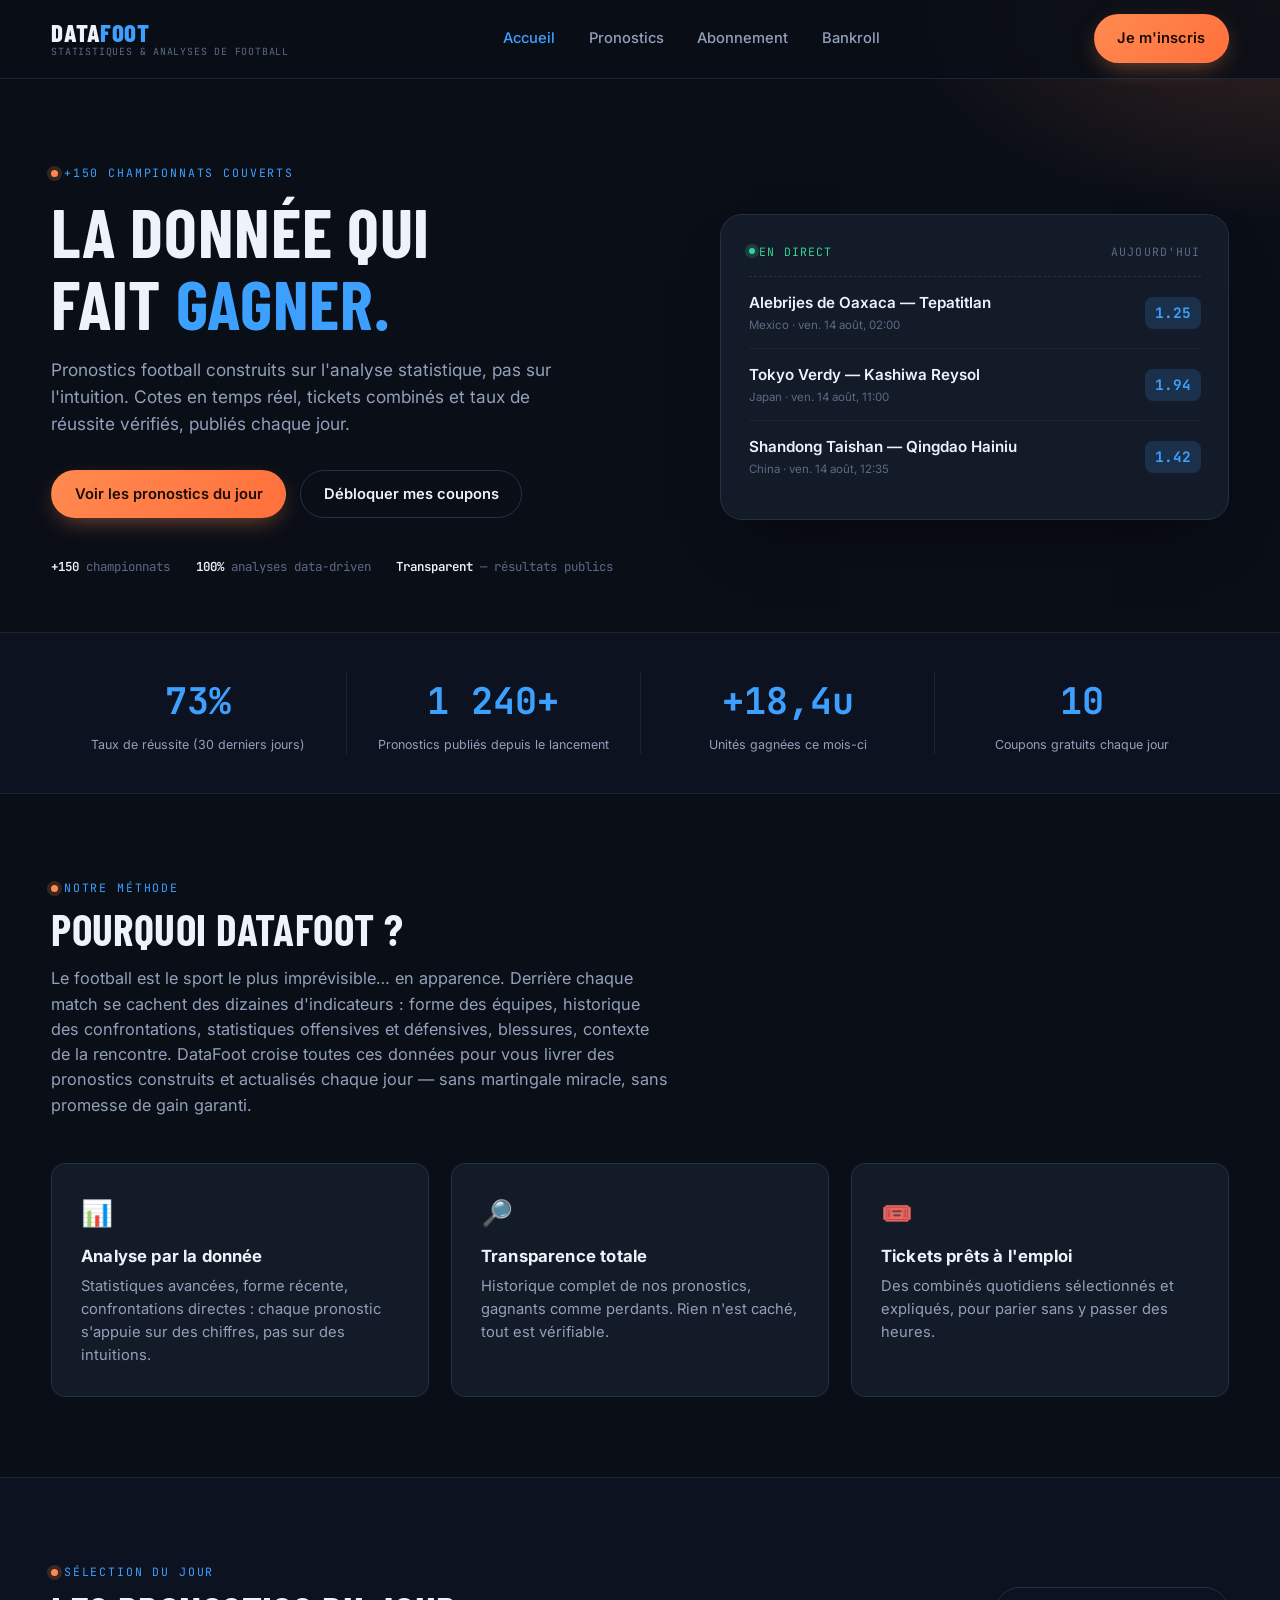
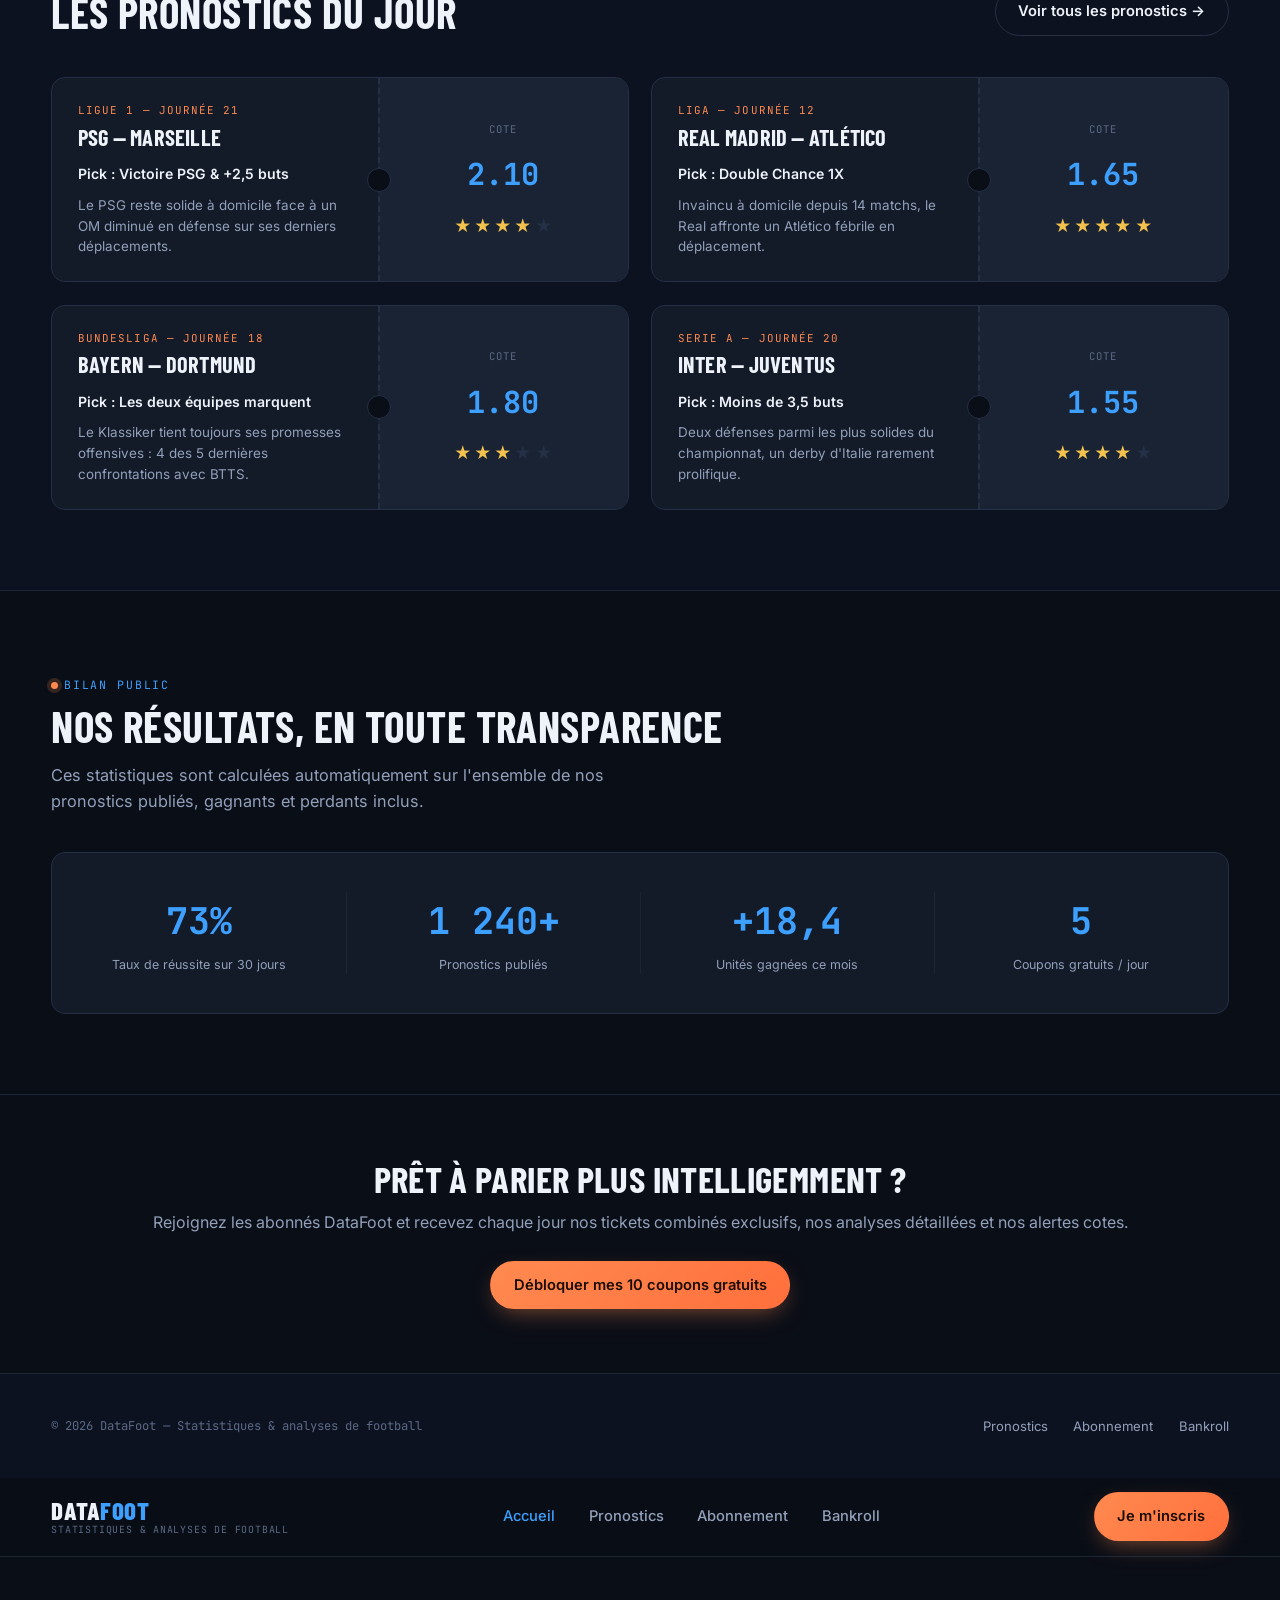
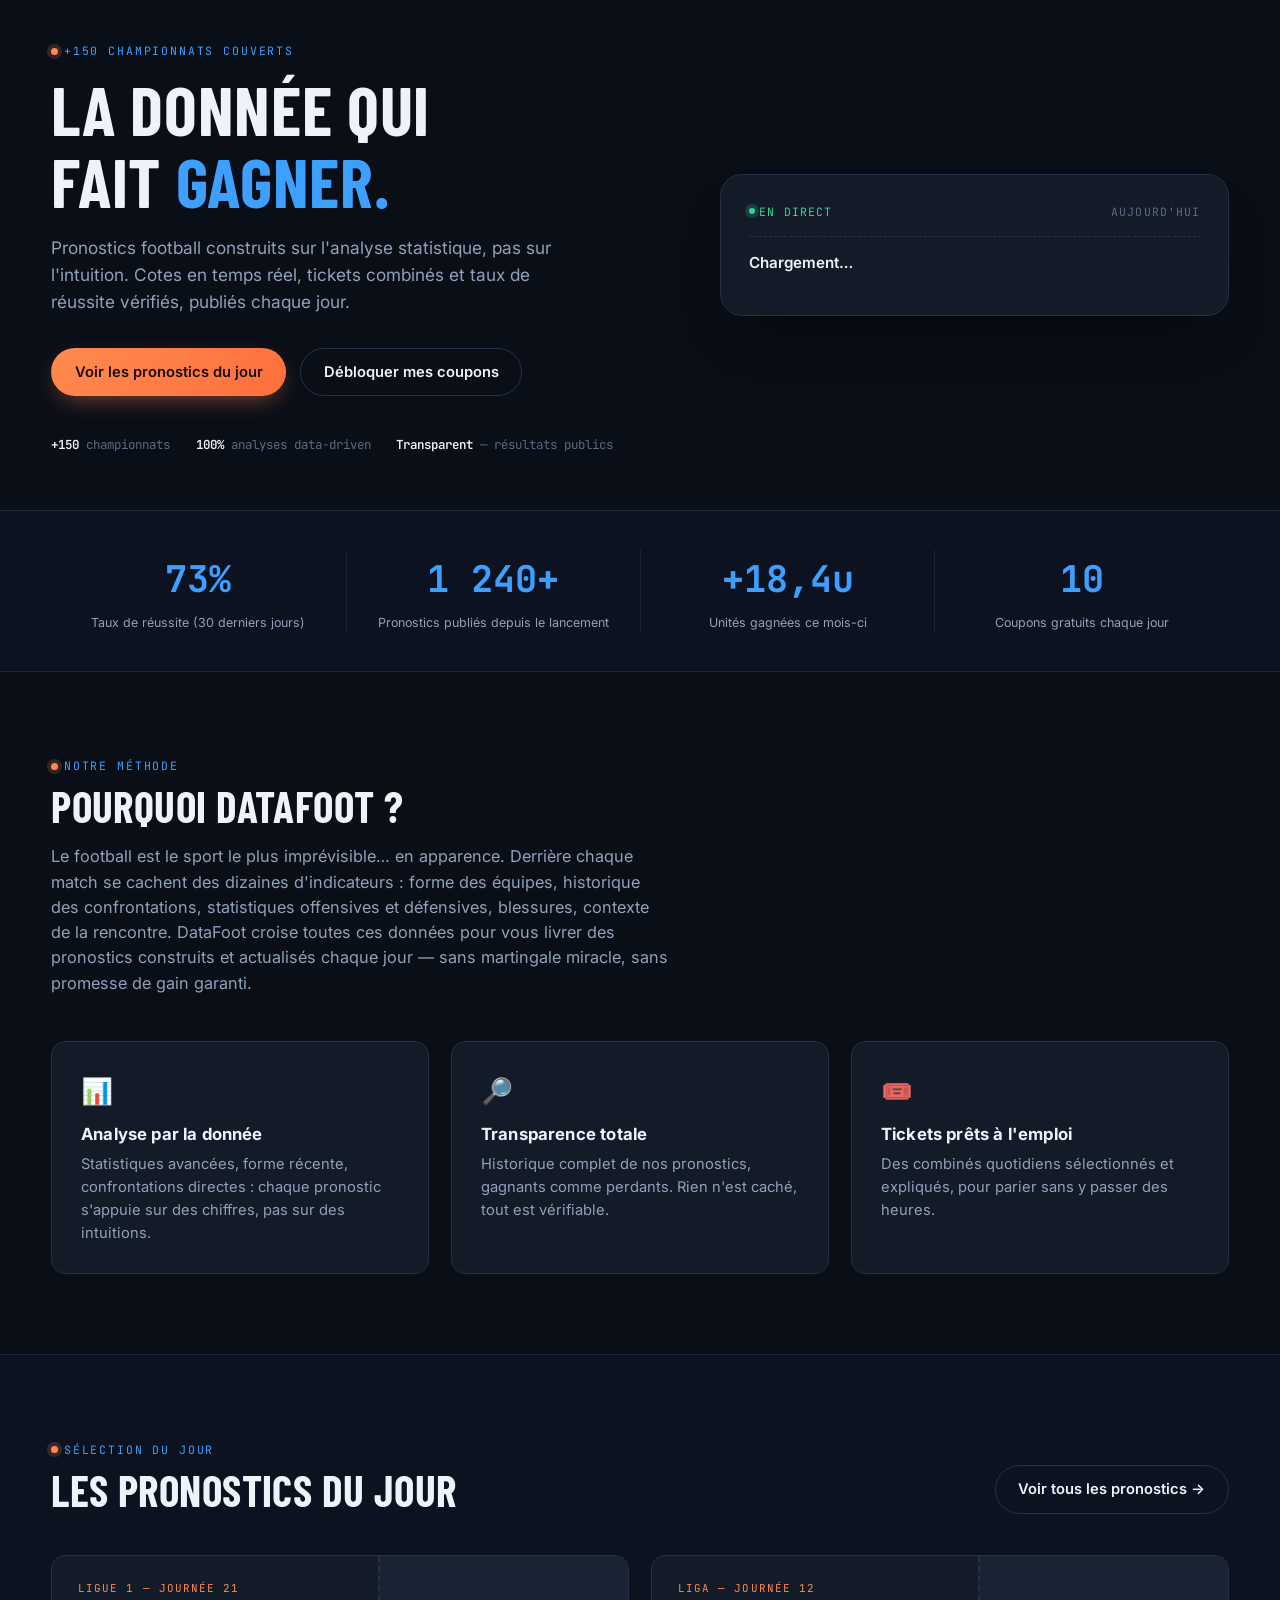
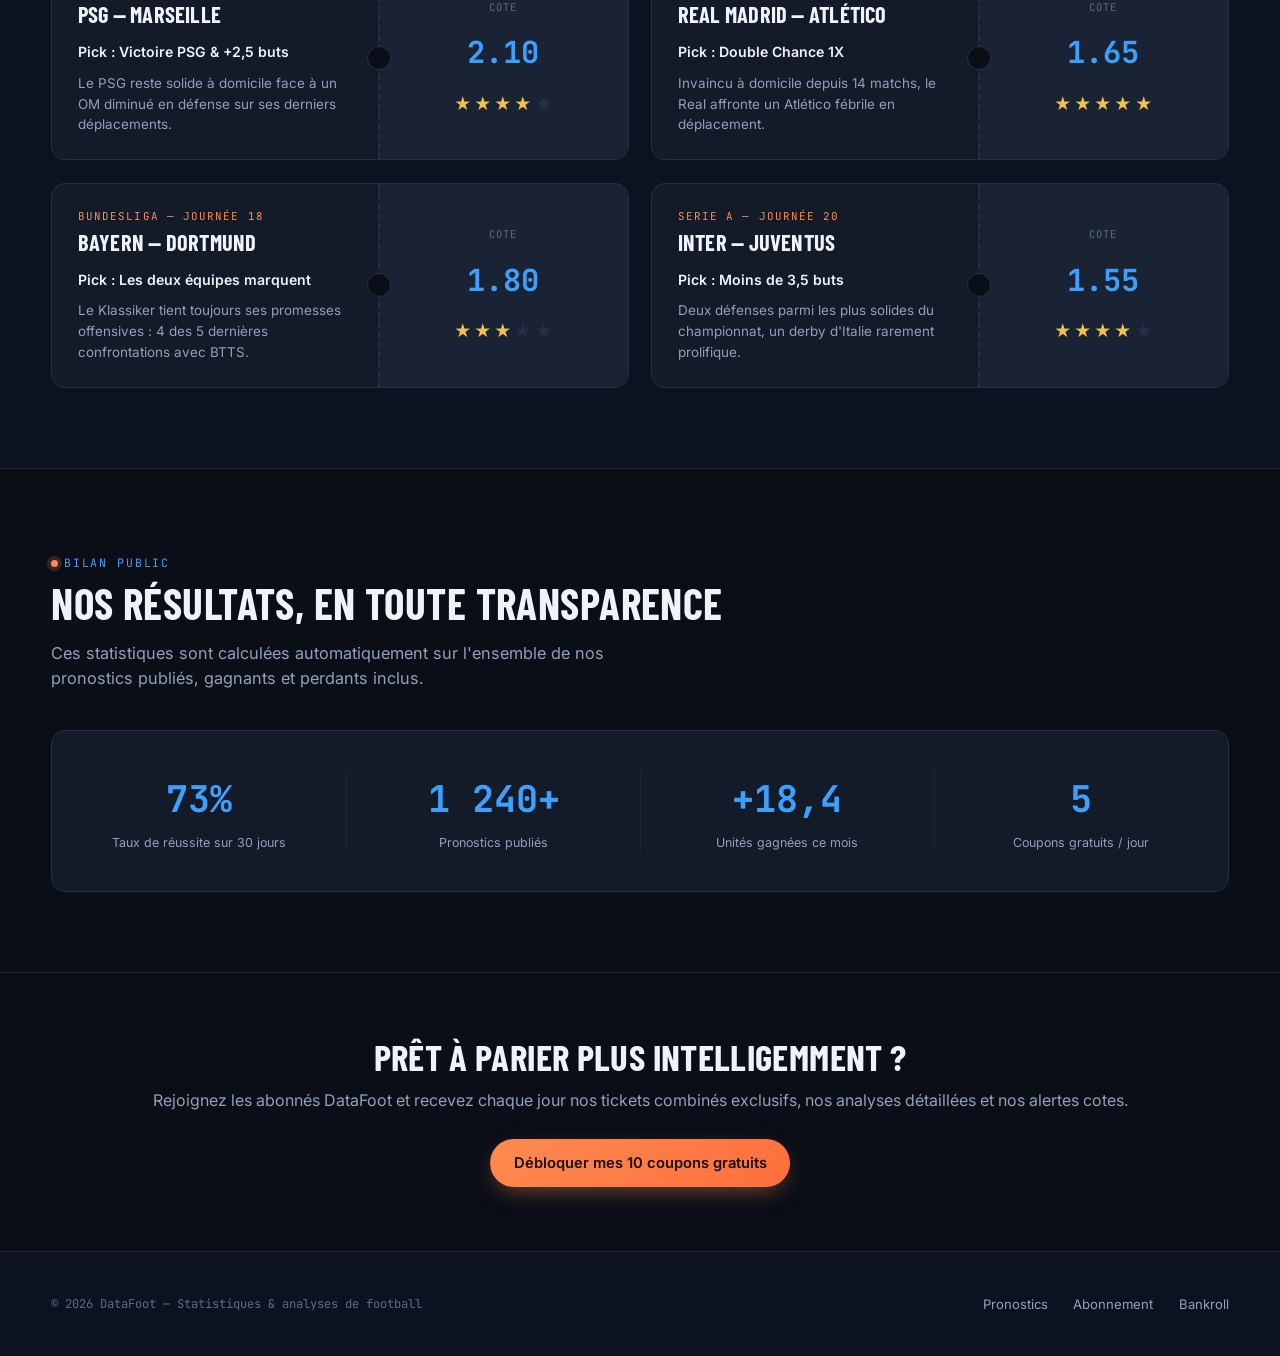
==== commit 27d4f1db: "Create initial structure for DataFoot website Added a new HTML structure for the DataFoot website, i" ====
--- a/index.html
+++ b/index.html
@@ -238,3 +238,243 @@
 <script src="scripts/render-hero.js"></script>
 </body>
 </html>
+<!DOCTYPE html>
+<html lang="fr">
+<head>
+<meta charset="UTF-8">
+<meta name="viewport" content="width=device-width, initial-scale=1.0">
+<title>DataFoot — Pronostics football basés sur la donnée</title>
+<meta name="description" content="Pronostics football basés sur l'analyse statistique. Cotes en temps réel, tickets combinés, taux de réussite vérifiés.">
+<link rel="stylesheet" href="style.css">
+</head>
+<body>
+
+<header class="site-header">
+  <div class="container">
+    <a href="index.html" class="logo">
+      <span class="logo-mark">Data<span>Foot</span></span>
+      <span class="logo-tag">Statistiques &amp; analyses de football</span>
+    </a>
+    <nav class="nav-links">
+      <a href="index.html" class="active">Accueil</a>
+      <a href="pronostics.html">Pronostics</a>
+      <a href="vip.html">Abonnement</a>
+      <a href="bankroll.html">Bankroll</a>
+    </nav>
+    <a href="vip.html" class="btn btn-primary">Je m'inscris</a>
+  </div>
+</header>
+
+<!-- ============================== HERO ============================== -->
+<section class="hero">
+  <div class="container">
+    <div class="hero-copy">
+      <span class="eyebrow">+150 championnats couverts</span>
+      <h1>La donnée qui<br>fait <span class="accent">gagner.</span></h1>
+      <p class="hero-sub">Pronostics football construits sur l'analyse statistique, pas sur l'intuition. Cotes en temps réel, tickets combinés et taux de réussite vérifiés, publiés chaque jour.</p>
+      <div class="hero-ctas">
+        <a href="pronostics.html" class="btn btn-primary">Voir les pronostics du jour</a>
+        <a href="vip.html" class="btn btn-ghost">Débloquer mes coupons</a>
+      </div>
+      <div class="hero-strip">
+        <span><strong>+150</strong> championnats</span>
+        <span><strong>100%</strong> analyses data-driven</span>
+        <span><strong>Transparent</strong> — résultats publics</span>
+      </div>
+    </div>
+
+    <div class="hero-panel">
+      <div class="hero-panel-head">
+        <span class="live">En direct</span>
+        <span>Aujourd'hui</span>
+      </div>
+      <div id="hero-live-matches">
+        <div class="hero-mini-row">
+          <div>
+            <div class="hero-mini-match">Chargement…</div>
+          </div>
+        </div>
+      </div>
+    </div>
+  </div>
+</section>
+
+<!-- ============================ STAT BAND ============================ -->
+<section class="stat-band">
+  <div class="container stat-grid">
+    <div class="stat-item">
+      <div class="stat-value">73%</div>
+      <div class="stat-label">Taux de réussite (30 derniers jours)</div>
+    </div>
+    <div class="stat-item">
+      <div class="stat-value">1 240+</div>
+      <div class="stat-label">Pronostics publiés depuis le lancement</div>
+    </div>
+    <div class="stat-item">
+      <div class="stat-value">+18,4u</div>
+      <div class="stat-label">Unités gagnées ce mois-ci</div>
+    </div>
+    <div class="stat-item">
+      <div class="stat-value">10</div>
+      <div class="stat-label">Coupons gratuits chaque jour</div>
+    </div>
+  </div>
+</section>
+
+
+<!-- ============================= CONCEPT ============================== -->
+<section class="section">
+  <div class="container">
+    <span class="eyebrow">Notre méthode</span>
+    <h2 class="section-title">Pourquoi DataFoot ?</h2>
+    <p class="section-lead">Le football est le sport le plus imprévisible… en apparence. Derrière chaque match se cachent des dizaines d'indicateurs : forme des équipes, historique des confrontations, statistiques offensives et défensives, blessures, contexte de la rencontre. DataFoot croise toutes ces données pour vous livrer des pronostics construits et actualisés chaque jour — sans martingale miracle, sans promesse de gain garanti.</p>
+
+    <div class="pillars">
+      <div class="pillar">
+        <div class="pillar-icon">📊</div>
+        <h3>Analyse par la donnée</h3>
+        <p>Statistiques avancées, forme récente, confrontations directes : chaque pronostic s'appuie sur des chiffres, pas sur des intuitions.</p>
+      </div>
+      <div class="pillar">
+        <div class="pillar-icon">🔎</div>
+        <h3>Transparence totale</h3>
+        <p>Historique complet de nos pronostics, gagnants comme perdants. Rien n'est caché, tout est vérifiable.</p>
+      </div>
+      <div class="pillar">
+        <div class="pillar-icon">🎟️</div>
+        <h3>Tickets prêts à l'emploi</h3>
+        <p>Des combinés quotidiens sélectionnés et expliqués, pour parier sans y passer des heures.</p>
+      </div>
+    </div>
+  </div>
+</section>
+
+<!-- ========================= DERNIERS PRONOSTICS ========================= -->
+<section class="section section-alt">
+  <div class="container">
+    <div class="section-head">
+      <div>
+        <span class="eyebrow">Sélection du jour</span>
+        <h2 class="section-title">Les pronostics du jour</h2>
+      </div>
+      <a href="pronostics.html" class="btn btn-ghost">Voir tous les pronostics →</a>
+    </div>
+
+    <div class="ticket-grid">
+      <article class="ticket">
+        <div class="ticket-main">
+          <div class="ticket-comp">Ligue 1 — Journée 21</div>
+          <h3 class="ticket-match">PSG — Marseille</h3>
+          <p class="ticket-pick">Pick : Victoire PSG &amp; +2,5 buts</p>
+          <p class="ticket-analysis">Le PSG reste solide à domicile face à un OM diminué en défense sur ses derniers déplacements.</p>
+        </div>
+        <div class="ticket-stub">
+          <span class="ticket-odd-label">Cote</span>
+          <span class="ticket-odd">2.10</span>
+          <div class="ticket-confidence" aria-label="Confiance 4 sur 5">
+            <span class="star on">★</span><span class="star on">★</span><span class="star on">★</span><span class="star on">★</span><span class="star">★</span>
+          </div>
+        </div>
+      </article>
+
+      <article class="ticket">
+        <div class="ticket-main">
+          <div class="ticket-comp">Liga — Journée 12</div>
+          <h3 class="ticket-match">Real Madrid — Atlético</h3>
+          <p class="ticket-pick">Pick : Double Chance 1X</p>
+          <p class="ticket-analysis">Invaincu à domicile depuis 14 matchs, le Real affronte un Atlético fébrile en déplacement.</p>
+        </div>
+        <div class="ticket-stub">
+          <span class="ticket-odd-label">Cote</span>
+          <span class="ticket-odd">1.65</span>
+          <div class="ticket-confidence" aria-label="Confiance 5 sur 5">
+            <span class="star on">★</span><span class="star on">★</span><span class="star on">★</span><span class="star on">★</span><span class="star on">★</span>
+          </div>
+        </div>
+      </article>
+
+      <article class="ticket">
+        <div class="ticket-main">
+          <div class="ticket-comp">Bundesliga — Journée 18</div>
+          <h3 class="ticket-match">Bayern — Dortmund</h3>
+          <p class="ticket-pick">Pick : Les deux équipes marquent</p>
+          <p class="ticket-analysis">Le Klassiker tient toujours ses promesses offensives : 4 des 5 dernières confrontations avec BTTS.</p>
+        </div>
+        <div class="ticket-stub">
+          <span class="ticket-odd-label">Cote</span>
+          <span class="ticket-odd">1.80</span>
+          <div class="ticket-confidence" aria-label="Confiance 3 sur 5">
+            <span class="star on">★</span><span class="star on">★</span><span class="star on">★</span><span class="star">★</span><span class="star">★</span>
+          </div>
+        </div>
+      </article>
+
+      <article class="ticket">
+        <div class="ticket-main">
+          <div class="ticket-comp">Serie A — Journée 20</div>
+          <h3 class="ticket-match">Inter — Juventus</h3>
+          <p class="ticket-pick">Pick : Moins de 3,5 buts</p>
+          <p class="ticket-analysis">Deux défenses parmi les plus solides du championnat, un derby d'Italie rarement prolifique.</p>
+        </div>
+        <div class="ticket-stub">
+          <span class="ticket-odd-label">Cote</span>
+          <span class="ticket-odd">1.55</span>
+          <div class="ticket-confidence" aria-label="Confiance 4 sur 5">
+            <span class="star on">★</span><span class="star on">★</span><span class="star on">★</span><span class="star on">★</span><span class="star">★</span>
+          </div>
+        </div>
+      </article>
+    </div>
+  </div>
+</section>
+
+<!-- ============================ RÉSULTATS ============================= -->
+<section class="section">
+  <div class="container">
+    <span class="eyebrow">Bilan public</span>
+    <h2 class="section-title">Nos résultats, en toute transparence</h2>
+    <p class="section-lead">Ces statistiques sont calculées automatiquement sur l'ensemble de nos pronostics publiés, gagnants et perdants inclus.</p>
+    <div class="stat-grid" style="margin-top:2.4rem; background:var(--surface); border:1px solid var(--line); border-radius:var(--radius-m);">
+      <div class="stat-item">
+        <div class="stat-value">73%</div>
+        <div class="stat-label">Taux de réussite sur 30 jours</div>
+      </div>
+      <div class="stat-item">
+        <div class="stat-value">1 240+</div>
+        <div class="stat-label">Pronostics publiés</div>
+      </div>
+      <div class="stat-item">
+        <div class="stat-value">+18,4</div>
+        <div class="stat-label">Unités gagnées ce mois</div>
+      </div>
+      <div class="stat-item">
+        <div class="stat-value">5</div>
+        <div class="stat-label">Coupons gratuits / jour</div>
+      </div>
+    </div>
+  </div>
+</section>
+
+<!-- ============================== CTA BAND ============================== -->
+<section class="cta-band">
+  <div class="container">
+    <h2>Prêt à parier plus intelligemment ?</h2>
+    <p>Rejoignez les abonnés DataFoot et recevez chaque jour nos tickets combinés exclusifs, nos analyses détaillées et nos alertes cotes.</p>
+    <a href="vip.html" class="btn btn-primary">Débloquer mes 10 coupons gratuits</a>
+  </div>
+</section>
+
+<footer class="site-footer">
+  <div class="container">
+    <span class="footer-note">© 2026 DataFoot — Statistiques &amp; analyses de football</span>
+    <nav class="footer-links">
+      <a href="pronostics.html">Pronostics</a>
+      <a href="vip.html">Abonnement</a>
+      <a href="bankroll.html">Bankroll</a>
+    </nav>
+  </div>
+</footer>
+
+<script src="scripts/render-hero.js"></script>
+</body>
+</html>
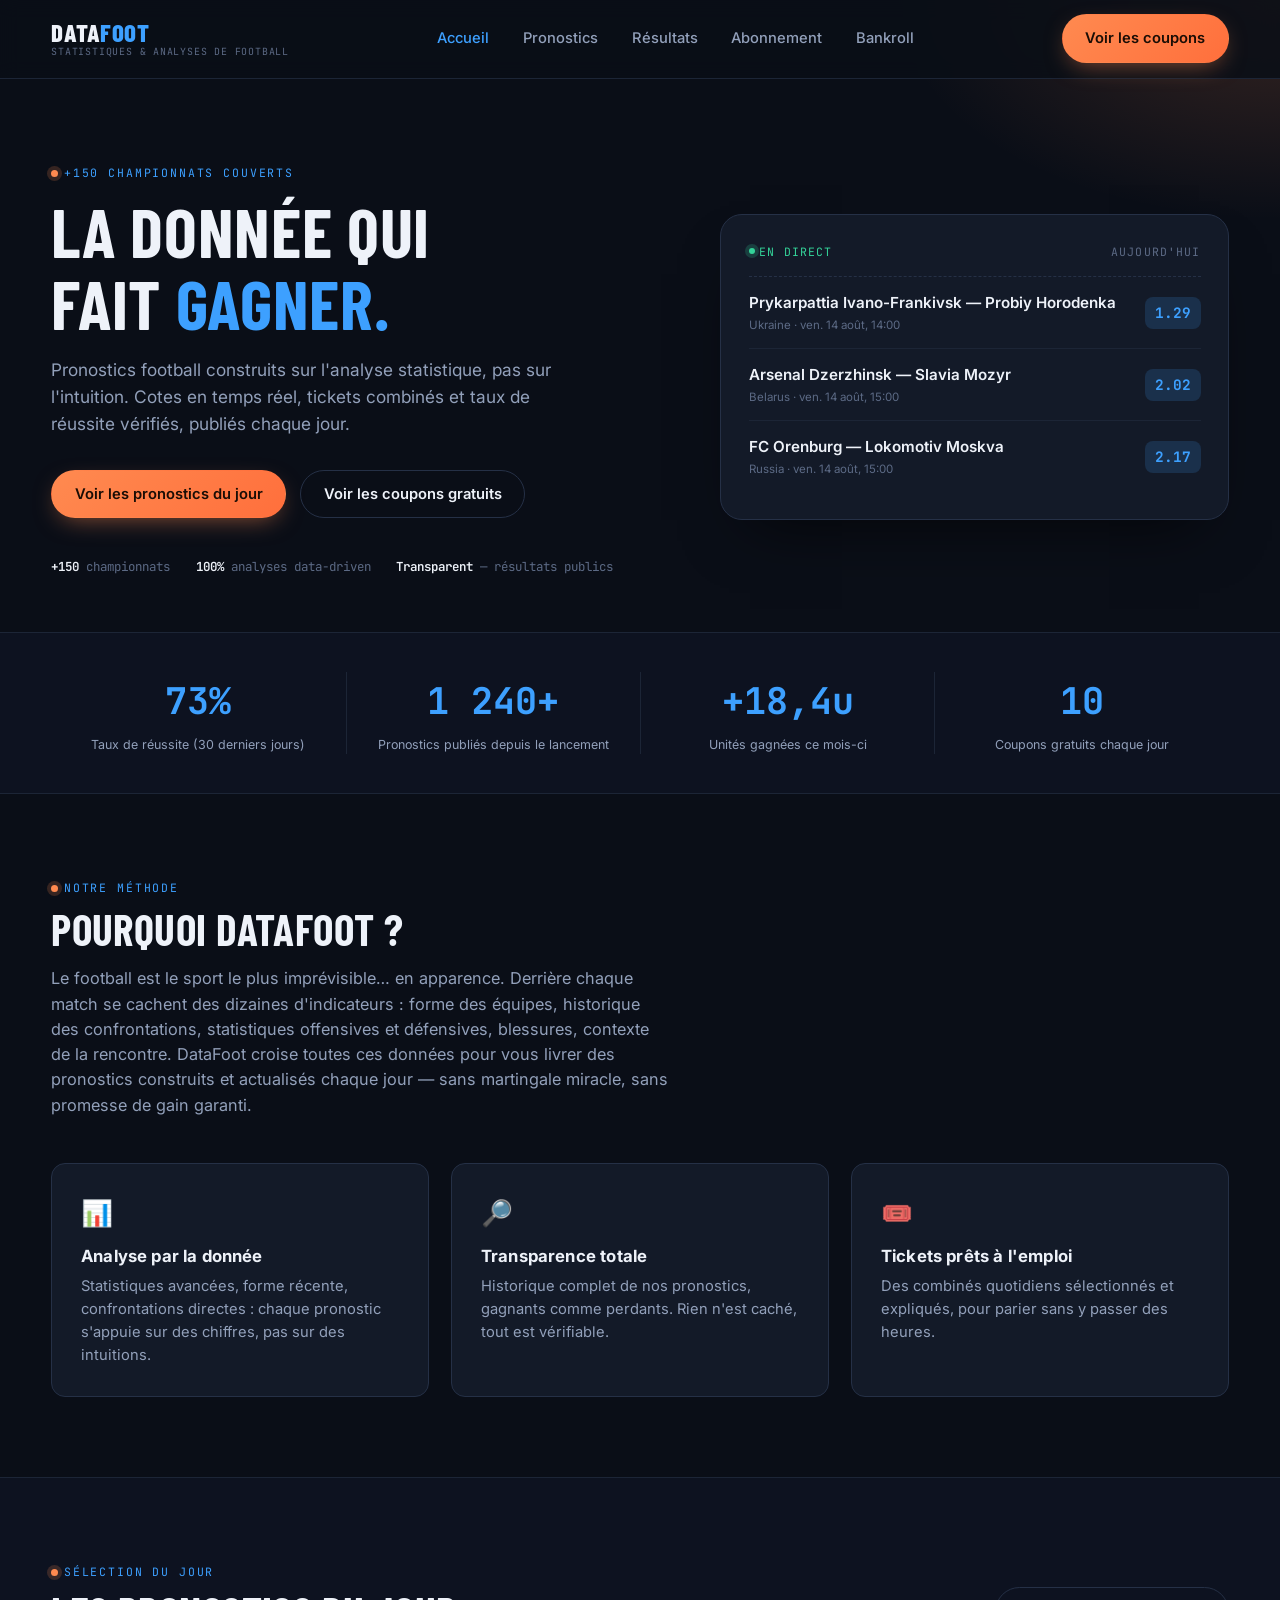
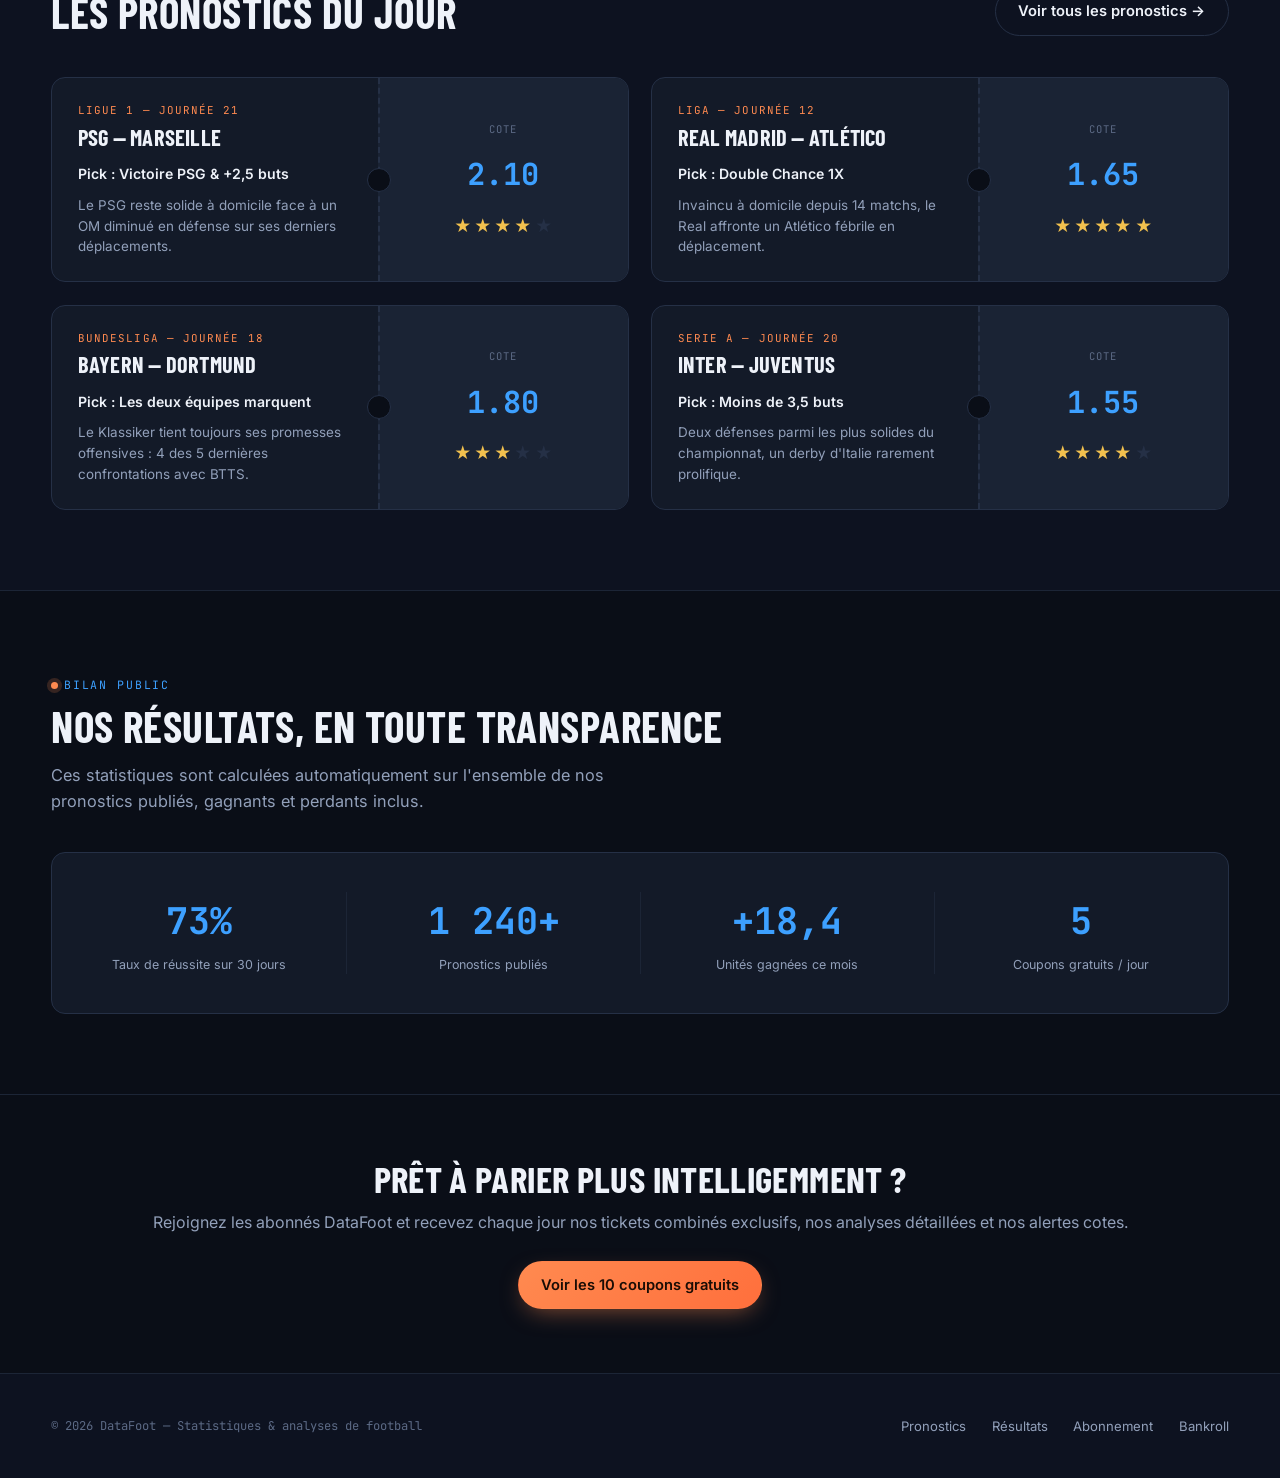
==== commit f25dbc59: "Update links and button text in index.html" ====
--- a/index.html
+++ b/index.html
@@ -18,10 +18,11 @@
     <nav class="nav-links">
       <a href="index.html" class="active">Accueil</a>
       <a href="pronostics.html">Pronostics</a>
+      <a href="resultats.html">Résultats</a>
       <a href="vip.html">Abonnement</a>
       <a href="bankroll.html">Bankroll</a>
     </nav>
-    <a href="vip.html" class="btn btn-primary">Je m'inscris</a>
+    <a href="vip.html" class="btn btn-primary">Voir les coupons</a>
   </div>
 </header>
 
@@ -34,7 +35,7 @@
       <p class="hero-sub">Pronostics football construits sur l'analyse statistique, pas sur l'intuition. Cotes en temps réel, tickets combinés et taux de réussite vérifiés, publiés chaque jour.</p>
       <div class="hero-ctas">
         <a href="pronostics.html" class="btn btn-primary">Voir les pronostics du jour</a>
-        <a href="vip.html" class="btn btn-ghost">Débloquer mes coupons</a>
+        <a href="vip.html" class="btn btn-ghost">Voir les coupons gratuits</a>
       </div>
       <div class="hero-strip">
         <span><strong>+150</strong> championnats</span>
@@ -220,7 +221,7 @@
   <div class="container">
     <h2>Prêt à parier plus intelligemment ?</h2>
     <p>Rejoignez les abonnés DataFoot et recevez chaque jour nos tickets combinés exclusifs, nos analyses détaillées et nos alertes cotes.</p>
-    <a href="vip.html" class="btn btn-primary">Débloquer mes 10 coupons gratuits</a>
+    <a href="vip.html" class="btn btn-primary">Voir les 10 coupons gratuits</a>
   </div>
 </section>
 
@@ -229,6 +230,7 @@
     <span class="footer-note">© 2026 DataFoot — Statistiques &amp; analyses de football</span>
     <nav class="footer-links">
       <a href="pronostics.html">Pronostics</a>
+      <a href="resultats.html">Résultats</a>
       <a href="vip.html">Abonnement</a>
       <a href="bankroll.html">Bankroll</a>
     </nav>
@@ -238,243 +240,3 @@
 <script src="scripts/render-hero.js"></script>
 </body>
 </html>
-<!DOCTYPE html>
-<html lang="fr">
-<head>
-<meta charset="UTF-8">
-<meta name="viewport" content="width=device-width, initial-scale=1.0">
-<title>DataFoot — Pronostics football basés sur la donnée</title>
-<meta name="description" content="Pronostics football basés sur l'analyse statistique. Cotes en temps réel, tickets combinés, taux de réussite vérifiés.">
-<link rel="stylesheet" href="style.css">
-</head>
-<body>
-
-<header class="site-header">
-  <div class="container">
-    <a href="index.html" class="logo">
-      <span class="logo-mark">Data<span>Foot</span></span>
-      <span class="logo-tag">Statistiques &amp; analyses de football</span>
-    </a>
-    <nav class="nav-links">
-      <a href="index.html" class="active">Accueil</a>
-      <a href="pronostics.html">Pronostics</a>
-      <a href="vip.html">Abonnement</a>
-      <a href="bankroll.html">Bankroll</a>
-    </nav>
-    <a href="vip.html" class="btn btn-primary">Je m'inscris</a>
-  </div>
-</header>
-
-<!-- ============================== HERO ============================== -->
-<section class="hero">
-  <div class="container">
-    <div class="hero-copy">
-      <span class="eyebrow">+150 championnats couverts</span>
-      <h1>La donnée qui<br>fait <span class="accent">gagner.</span></h1>
-      <p class="hero-sub">Pronostics football construits sur l'analyse statistique, pas sur l'intuition. Cotes en temps réel, tickets combinés et taux de réussite vérifiés, publiés chaque jour.</p>
-      <div class="hero-ctas">
-        <a href="pronostics.html" class="btn btn-primary">Voir les pronostics du jour</a>
-        <a href="vip.html" class="btn btn-ghost">Débloquer mes coupons</a>
-      </div>
-      <div class="hero-strip">
-        <span><strong>+150</strong> championnats</span>
-        <span><strong>100%</strong> analyses data-driven</span>
-        <span><strong>Transparent</strong> — résultats publics</span>
-      </div>
-    </div>
-
-    <div class="hero-panel">
-      <div class="hero-panel-head">
-        <span class="live">En direct</span>
-        <span>Aujourd'hui</span>
-      </div>
-      <div id="hero-live-matches">
-        <div class="hero-mini-row">
-          <div>
-            <div class="hero-mini-match">Chargement…</div>
-          </div>
-        </div>
-      </div>
-    </div>
-  </div>
-</section>
-
-<!-- ============================ STAT BAND ============================ -->
-<section class="stat-band">
-  <div class="container stat-grid">
-    <div class="stat-item">
-      <div class="stat-value">73%</div>
-      <div class="stat-label">Taux de réussite (30 derniers jours)</div>
-    </div>
-    <div class="stat-item">
-      <div class="stat-value">1 240+</div>
-      <div class="stat-label">Pronostics publiés depuis le lancement</div>
-    </div>
-    <div class="stat-item">
-      <div class="stat-value">+18,4u</div>
-      <div class="stat-label">Unités gagnées ce mois-ci</div>
-    </div>
-    <div class="stat-item">
-      <div class="stat-value">10</div>
-      <div class="stat-label">Coupons gratuits chaque jour</div>
-    </div>
-  </div>
-</section>
-
-
-<!-- ============================= CONCEPT ============================== -->
-<section class="section">
-  <div class="container">
-    <span class="eyebrow">Notre méthode</span>
-    <h2 class="section-title">Pourquoi DataFoot ?</h2>
-    <p class="section-lead">Le football est le sport le plus imprévisible… en apparence. Derrière chaque match se cachent des dizaines d'indicateurs : forme des équipes, historique des confrontations, statistiques offensives et défensives, blessures, contexte de la rencontre. DataFoot croise toutes ces données pour vous livrer des pronostics construits et actualisés chaque jour — sans martingale miracle, sans promesse de gain garanti.</p>
-
-    <div class="pillars">
-      <div class="pillar">
-        <div class="pillar-icon">📊</div>
-        <h3>Analyse par la donnée</h3>
-        <p>Statistiques avancées, forme récente, confrontations directes : chaque pronostic s'appuie sur des chiffres, pas sur des intuitions.</p>
-      </div>
-      <div class="pillar">
-        <div class="pillar-icon">🔎</div>
-        <h3>Transparence totale</h3>
-        <p>Historique complet de nos pronostics, gagnants comme perdants. Rien n'est caché, tout est vérifiable.</p>
-      </div>
-      <div class="pillar">
-        <div class="pillar-icon">🎟️</div>
-        <h3>Tickets prêts à l'emploi</h3>
-        <p>Des combinés quotidiens sélectionnés et expliqués, pour parier sans y passer des heures.</p>
-      </div>
-    </div>
-  </div>
-</section>
-
-<!-- ========================= DERNIERS PRONOSTICS ========================= -->
-<section class="section section-alt">
-  <div class="container">
-    <div class="section-head">
-      <div>
-        <span class="eyebrow">Sélection du jour</span>
-        <h2 class="section-title">Les pronostics du jour</h2>
-      </div>
-      <a href="pronostics.html" class="btn btn-ghost">Voir tous les pronostics →</a>
-    </div>
-
-    <div class="ticket-grid">
-      <article class="ticket">
-        <div class="ticket-main">
-          <div class="ticket-comp">Ligue 1 — Journée 21</div>
-          <h3 class="ticket-match">PSG — Marseille</h3>
-          <p class="ticket-pick">Pick : Victoire PSG &amp; +2,5 buts</p>
-          <p class="ticket-analysis">Le PSG reste solide à domicile face à un OM diminué en défense sur ses derniers déplacements.</p>
-        </div>
-        <div class="ticket-stub">
-          <span class="ticket-odd-label">Cote</span>
-          <span class="ticket-odd">2.10</span>
-          <div class="ticket-confidence" aria-label="Confiance 4 sur 5">
-            <span class="star on">★</span><span class="star on">★</span><span class="star on">★</span><span class="star on">★</span><span class="star">★</span>
-          </div>
-        </div>
-      </article>
-
-      <article class="ticket">
-        <div class="ticket-main">
-          <div class="ticket-comp">Liga — Journée 12</div>
-          <h3 class="ticket-match">Real Madrid — Atlético</h3>
-          <p class="ticket-pick">Pick : Double Chance 1X</p>
-          <p class="ticket-analysis">Invaincu à domicile depuis 14 matchs, le Real affronte un Atlético fébrile en déplacement.</p>
-        </div>
-        <div class="ticket-stub">
-          <span class="ticket-odd-label">Cote</span>
-          <span class="ticket-odd">1.65</span>
-          <div class="ticket-confidence" aria-label="Confiance 5 sur 5">
-            <span class="star on">★</span><span class="star on">★</span><span class="star on">★</span><span class="star on">★</span><span class="star on">★</span>
-          </div>
-        </div>
-      </article>
-
-      <article class="ticket">
-        <div class="ticket-main">
-          <div class="ticket-comp">Bundesliga — Journée 18</div>
-          <h3 class="ticket-match">Bayern — Dortmund</h3>
-          <p class="ticket-pick">Pick : Les deux équipes marquent</p>
-          <p class="ticket-analysis">Le Klassiker tient toujours ses promesses offensives : 4 des 5 dernières confrontations avec BTTS.</p>
-        </div>
-        <div class="ticket-stub">
-          <span class="ticket-odd-label">Cote</span>
-          <span class="ticket-odd">1.80</span>
-          <div class="ticket-confidence" aria-label="Confiance 3 sur 5">
-            <span class="star on">★</span><span class="star on">★</span><span class="star on">★</span><span class="star">★</span><span class="star">★</span>
-          </div>
-        </div>
-      </article>
-
-      <article class="ticket">
-        <div class="ticket-main">
-          <div class="ticket-comp">Serie A — Journée 20</div>
-          <h3 class="ticket-match">Inter — Juventus</h3>
-          <p class="ticket-pick">Pick : Moins de 3,5 buts</p>
-          <p class="ticket-analysis">Deux défenses parmi les plus solides du championnat, un derby d'Italie rarement prolifique.</p>
-        </div>
-        <div class="ticket-stub">
-          <span class="ticket-odd-label">Cote</span>
-          <span class="ticket-odd">1.55</span>
-          <div class="ticket-confidence" aria-label="Confiance 4 sur 5">
-            <span class="star on">★</span><span class="star on">★</span><span class="star on">★</span><span class="star on">★</span><span class="star">★</span>
-          </div>
-        </div>
-      </article>
-    </div>
-  </div>
-</section>
-
-<!-- ============================ RÉSULTATS ============================= -->
-<section class="section">
-  <div class="container">
-    <span class="eyebrow">Bilan public</span>
-    <h2 class="section-title">Nos résultats, en toute transparence</h2>
-    <p class="section-lead">Ces statistiques sont calculées automatiquement sur l'ensemble de nos pronostics publiés, gagnants et perdants inclus.</p>
-    <div class="stat-grid" style="margin-top:2.4rem; background:var(--surface); border:1px solid var(--line); border-radius:var(--radius-m);">
-      <div class="stat-item">
-        <div class="stat-value">73%</div>
-        <div class="stat-label">Taux de réussite sur 30 jours</div>
-      </div>
-      <div class="stat-item">
-        <div class="stat-value">1 240+</div>
-        <div class="stat-label">Pronostics publiés</div>
-      </div>
-      <div class="stat-item">
-        <div class="stat-value">+18,4</div>
-        <div class="stat-label">Unités gagnées ce mois</div>
-      </div>
-      <div class="stat-item">
-        <div class="stat-value">5</div>
-        <div class="stat-label">Coupons gratuits / jour</div>
-      </div>
-    </div>
-  </div>
-</section>
-
-<!-- ============================== CTA BAND ============================== -->
-<section class="cta-band">
-  <div class="container">
-    <h2>Prêt à parier plus intelligemment ?</h2>
-    <p>Rejoignez les abonnés DataFoot et recevez chaque jour nos tickets combinés exclusifs, nos analyses détaillées et nos alertes cotes.</p>
-    <a href="vip.html" class="btn btn-primary">Débloquer mes 10 coupons gratuits</a>
-  </div>
-</section>
-
-<footer class="site-footer">
-  <div class="container">
-    <span class="footer-note">© 2026 DataFoot — Statistiques &amp; analyses de football</span>
-    <nav class="footer-links">
-      <a href="pronostics.html">Pronostics</a>
-      <a href="vip.html">Abonnement</a>
-      <a href="bankroll.html">Bankroll</a>
-    </nav>
-  </div>
-</footer>
-
-<script src="scripts/render-hero.js"></script>
-</body>
-</html>
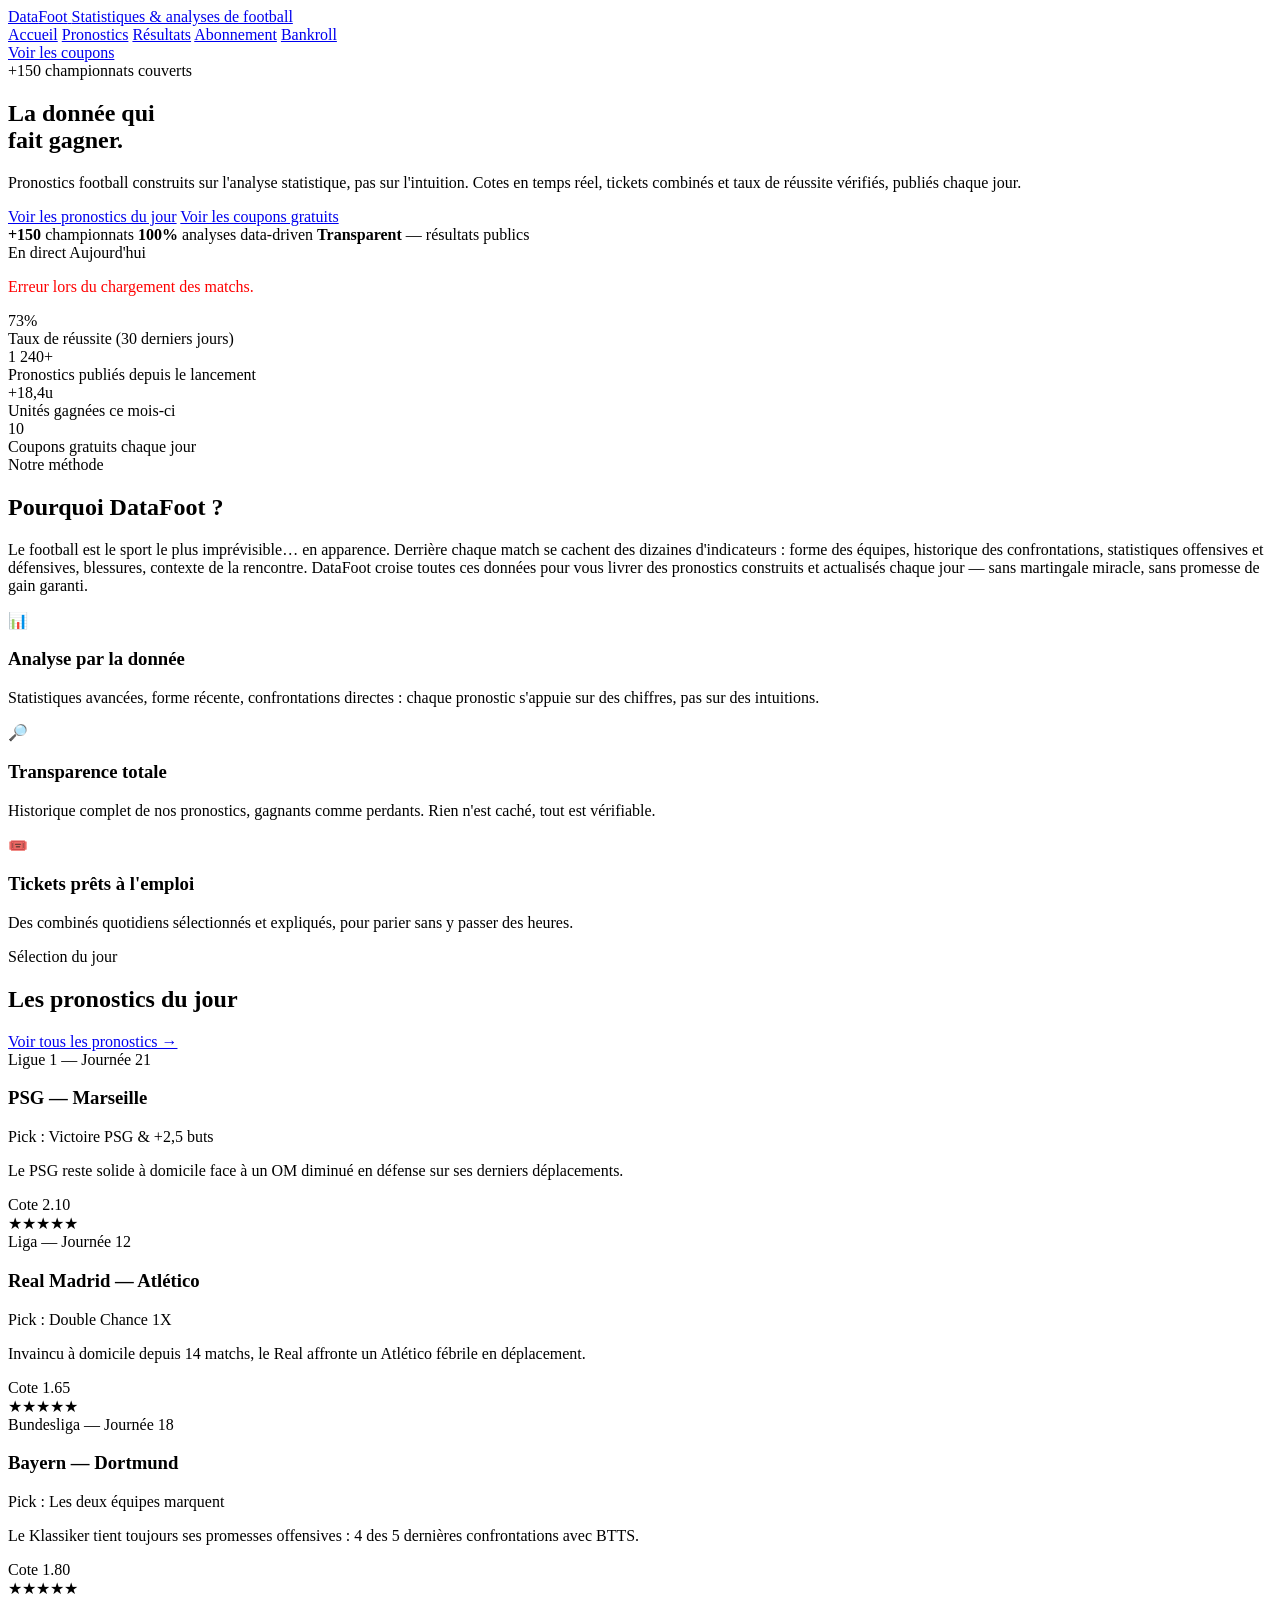
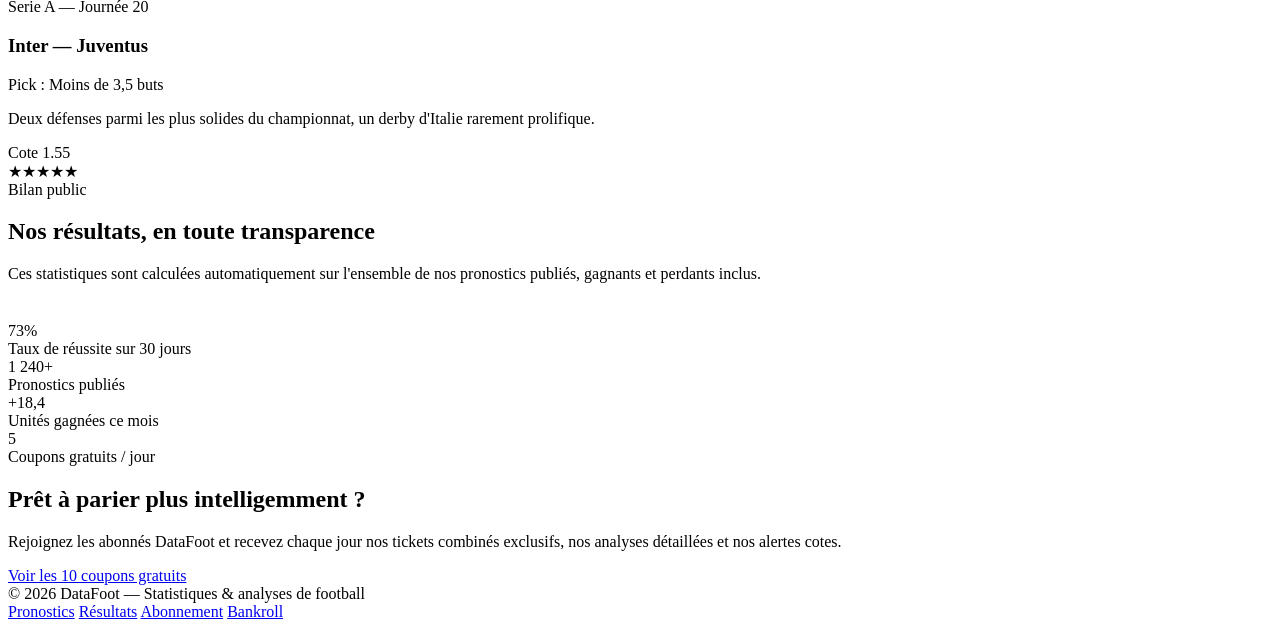
==== commit 10b8a647: "Add hero matches container and script reference Added a container for live matches and included a sc" ====
--- a/index.html
+++ b/index.html
@@ -49,7 +49,8 @@
         <span class="live">En direct</span>
         <span>Aujourd'hui</span>
       </div>
-      <div id="hero-live-matches">
+      <!-- Le conteneur cible pour le script render-hero.js -->
+      <div id="hero-matches-container">
         <div class="hero-mini-row">
           <div>
             <div class="hero-mini-match">Chargement…</div>
@@ -81,7 +82,6 @@
     </div>
   </div>
 </section>
-
 
 <!-- ============================= CONCEPT ============================== -->
 <section class="section">
@@ -237,6 +237,7 @@
   </div>
 </footer>
 
+<!-- Appel du script JS situé dans le dossier scripts/ -->
 <script src="scripts/render-hero.js"></script>
 </body>
 </html>
--- a/style.css
+++ b/style.css
@@ -1,710 +1,43 @@
-/* ==========================================================================
-   DATAFOOT — Design tokens
-   Palette   : navy profond + bleu data (#3DA0FF) + orange action (#FF8A50)
-   Display   : Barlow Condensed (impact, condensé, esprit tableau de match)
-   Corps     : Inter
-   Data/mono : JetBrains Mono (cotes, stats, pourcentages — chiffres tabulaires)
-   Signature : la carte "ticket" à encoches — chaque pronostic est un vrai
-               billet de pari découpé, séparant infos match / pick & cote.
-   ========================================================================== */
-
-@import url('https://fonts.googleapis.com/css2?family=Barlow+Condensed:wght@500;600;700;800&family=Inter:wght@400;500;600;700&family=JetBrains+Mono:wght@400;500;600;700&display=swap');
-
-:root{
-  --bg:            #0a0e17;
-  --bg-alt:        #0d1220;
-  --surface:       #131a28;
-  --surface-2:     #1a2334;
-  --line:          #253046;
-  --line-soft:     #1c2536;
-
-  --blue:          #3da0ff;
-  --blue-dim:      #1f5c99;
-  --blue-glow:     rgba(61,160,255,.16);
-
-  --orange:        #ff8a50;
-  --orange-dim:    #b85f34;
-  --orange-glow:   rgba(255,138,80,.18);
-
-  --green:         #34d399;
-  --red:           #f2685c;
-  --gold:          #f2c14e;
-
-  --text:          #eef2f9;
-  --text-muted:    #92a0ba;
-  --text-faint:    #5c6a85;
-
-  --radius-s:      8px;
-  --radius-m:      14px;
-  --radius-l:      22px;
-
-  --font-display:  'Barlow Condensed', sans-serif;
-  --font-body:     'Inter', sans-serif;
-  --font-mono:     'JetBrains Mono', monospace;
+/* Conteneur global des coupons */
+.coupons-container {
+    display: grid;
+    grid-template-columns: repeat(auto-fit, minmax(300px, 1fr));
+    gap: 20px;
+    padding: 20px;
 }
 
-*{box-sizing:border-box; margin:0; padding:0;}
-
-html{scroll-behavior:smooth;}
-
-body{
-  background:
-    radial-gradient(ellipse 900px 500px at 15% -10%, var(--blue-glow), transparent 60%),
-    radial-gradient(ellipse 700px 400px at 100% 0%, var(--orange-glow), transparent 55%),
-    var(--bg);
-  color:var(--text);
-  font-family:var(--font-body);
-  line-height:1.55;
-  -webkit-font-smoothing:antialiased;
+/* Style d'une carte de coupon individuel (#1, #2...) */
+.coupon-card {
+    background: #ffffff;
+    border: 1px solid #e5e7eb;
+    border-radius: 8px;
+    padding: 20px;
+    box-shadow: 0 4px 6px rgba(0, 0, 0, 0.05);
 }
 
-img,svg{display:block; max-width:100%;}
-a{color:inherit; text-decoration:none;}
-ul{list-style:none;}
-
-.container{
-  width:min(1180px, 92%);
-  margin-inline:auto;
+.coupon-card h3 {
+    font-size: 1.2rem;
+    color: #111827;
+    border-bottom: 2px solid #10b981;
+    padding-bottom: 8px;
+    margin-bottom: 15px;
 }
 
-/* -------------------------------- Type -------------------------------- */
-
-h1,h2,h3,h4{
-  font-family:var(--font-display);
-  font-weight:700;
-  letter-spacing:.01em;
-  line-height:1.05;
-  color:var(--text);
+/* Style des lignes de matchs à l'intérieur du coupon */
+.coupon-match {
+    display: flex;
+    justify-content: space-between;
+    align-items: center;
+    padding: 8px 0;
+    border-bottom: 1px dashed #f3f4f6;
+    font-size: 0.95rem;
 }
 
-.eyebrow{
-  font-family:var(--font-mono);
-  font-size:.72rem;
-  letter-spacing:.16em;
-  text-transform:uppercase;
-  color:var(--blue);
-  display:inline-flex;
-  align-items:center;
-  gap:.5em;
-}
-.eyebrow::before{
-  content:"";
-  width:7px; height:7px;
-  border-radius:50%;
-  background:var(--orange);
-  box-shadow:0 0 0 4px var(--orange-glow);
+.match-info {
+    color: #374151;
 }
 
-.section-title{
-  font-size:clamp(1.9rem, 3.4vw, 2.7rem);
-  text-transform:uppercase;
-  margin-top:.5rem;
+.match-pick {
+    font-weight: bold;
+    color: #059669;
 }
-
-.section-lead{
-  color:var(--text-muted);
-  font-size:1.02rem;
-  max-width:62ch;
-  margin-top:.9rem;
-}
-
-.mono{font-family:var(--font-mono);}
-
-/* Barre de focus clavier visible partout */
-a:focus-visible,button:focus-visible,input:focus-visible{
-  outline:2px solid var(--orange);
-  outline-offset:3px;
-  border-radius:4px;
-}
-
-@media (prefers-reduced-motion: reduce){
-  *{animation-duration:.001ms !important; transition-duration:.001ms !important;}
-}
-
-/* ------------------------------- Header -------------------------------- */
-
-.site-header{
-  position:sticky; top:0; z-index:50;
-  background:rgba(10,14,23,.86);
-  backdrop-filter:blur(10px);
-  border-bottom:1px solid var(--line-soft);
-}
-
-.site-header .container{
-  display:flex; align-items:center; justify-content:space-between;
-  padding-block:.9rem;
-}
-
-.logo{
-  display:flex; flex-direction:column; line-height:1;
-}
-.logo .logo-mark{
-  font-family:var(--font-display);
-  font-weight:800;
-  font-size:1.55rem;
-  letter-spacing:.02em;
-  text-transform:uppercase;
-}
-.logo .logo-mark span{color:var(--blue);}
-.logo .logo-tag{
-  font-family:var(--font-mono);
-  font-size:.62rem;
-  color:var(--text-faint);
-  letter-spacing:.08em;
-  text-transform:uppercase;
-  margin-top:.15rem;
-}
-
-.nav-links{
-  display:flex; align-items:center; gap:2.1rem;
-  font-size:.92rem; font-weight:500;
-}
-.nav-links a{color:var(--text-muted); transition:color .15s ease;}
-.nav-links a:hover, .nav-links a.active{color:var(--text);}
-.nav-links a.active{color:var(--blue);}
-
-.btn{
-  display:inline-flex; align-items:center; justify-content:center;
-  gap:.5em;
-  font-family:var(--font-body);
-  font-weight:600;
-  font-size:.92rem;
-  padding:.75rem 1.4rem;
-  border-radius:999px;
-  border:1px solid transparent;
-  cursor:pointer;
-  transition:transform .15s ease, box-shadow .15s ease, background .15s ease;
-  white-space:nowrap;
-}
-.btn:hover{transform:translateY(-1px);}
-
-.btn-primary{
-  background:linear-gradient(135deg, var(--orange), #ff6f3c);
-  color:#1a0d05;
-  box-shadow:0 8px 24px -8px rgba(255,138,80,.55);
-}
-.btn-primary:hover{box-shadow:0 10px 28px -6px rgba(255,138,80,.7);}
-
-.btn-ghost{
-  background:transparent;
-  border-color:var(--line);
-  color:var(--text);
-}
-.btn-ghost:hover{border-color:var(--blue); background:var(--blue-glow);}
-
-.btn-block{width:100%;}
-
-/* -------------------------------- Hero ---------------------------------- */
-
-.hero{
-  padding-block:5rem 3.5rem;
-  border-bottom:1px solid var(--line-soft);
-}
-
-.hero .container{
-  display:grid;
-  grid-template-columns:1.1fr .9fr;
-  gap:3rem;
-  align-items:center;
-}
-
-.hero h1{
-  font-size:clamp(2.6rem, 5.4vw, 4.4rem);
-  text-transform:uppercase;
-  margin-top:.7rem;
-}
-.hero h1 .accent{color:var(--blue);}
-
-.hero-sub{
-  color:var(--text-muted);
-  font-size:1.08rem;
-  max-width:46ch;
-  margin-top:1.1rem;
-}
-
-.hero-ctas{
-  display:flex; gap:.9rem; margin-top:2rem; flex-wrap:wrap;
-}
-
-.hero-strip{
-  display:flex; gap:1.6rem; flex-wrap:wrap;
-  margin-top:2.4rem;
-  font-family:var(--font-mono);
-  font-size:.78rem;
-  color:var(--text-faint);
-}
-.hero-strip strong{color:var(--text); font-weight:600;}
-
-/* Panneau "ticket" décoratif dans le hero */
-.hero-panel{
-  position:relative;
-  background:var(--surface);
-  border:1px solid var(--line);
-  border-radius:var(--radius-l);
-  padding:1.7rem;
-  box-shadow:0 30px 60px -30px rgba(0,0,0,.7);
-}
-.hero-panel-head{
-  display:flex; justify-content:space-between; align-items:center;
-  font-family:var(--font-mono); font-size:.72rem;
-  color:var(--text-faint); text-transform:uppercase; letter-spacing:.1em;
-  padding-bottom:1rem; border-bottom:1px dashed var(--line);
-}
-.hero-panel-head .live{color:var(--green); display:flex; align-items:center; gap:.4em;}
-.hero-panel-head .live::before{content:"";width:6px;height:6px;border-radius:50%;background:var(--green);box-shadow:0 0 0 4px rgba(52,211,153,.2);}
-
-.hero-mini-row{
-  display:flex; justify-content:space-between; align-items:center;
-  padding-block:.85rem;
-  border-bottom:1px solid var(--line-soft);
-}
-.hero-mini-row:last-child{border-bottom:none;}
-.hero-mini-match{font-weight:600; font-size:.95rem;}
-.hero-mini-comp{font-size:.72rem; color:var(--text-faint); margin-top:.15rem;}
-.hero-mini-odd{
-  font-family:var(--font-mono); font-weight:700; color:var(--blue);
-  background:var(--blue-glow); padding:.3rem .6rem; border-radius:var(--radius-s);
-  font-size:.9rem;
-}
-
-/* ------------------------------ Stat band -------------------------------- */
-
-.stat-band{
-  border-bottom:1px solid var(--line-soft);
-  background:var(--bg-alt);
-}
-.stat-grid{
-  display:grid;
-  grid-template-columns:repeat(4, 1fr);
-  padding-block:2.4rem;
-}
-.stat-item{
-  text-align:center;
-  padding-inline:1rem;
-  border-left:1px solid var(--line-soft);
-}
-.stat-item:first-child{border-left:none;}
-.stat-value{
-  font-family:var(--font-mono);
-  font-weight:700;
-  font-size:clamp(1.6rem, 3vw, 2.3rem);
-  color:var(--blue);
-}
-.stat-label{
-  font-size:.78rem; color:var(--text-muted); margin-top:.4rem;
-}
-
-/* -------------------------------- Sections ------------------------------- */
-
-.section{padding-block:5rem;}
-.section-alt{background:var(--bg-alt); border-block:1px solid var(--line-soft);}
-.section-head{
-  display:flex; justify-content:space-between; align-items:flex-end; gap:2rem;
-  flex-wrap:wrap; margin-bottom:2.6rem;
-}
-
-.pillars{
-  display:grid; grid-template-columns:repeat(3,1fr); gap:1.4rem;
-  margin-top:2.8rem;
-}
-.pillar{
-  background:var(--surface);
-  border:1px solid var(--line);
-  border-radius:var(--radius-m);
-  padding:1.8rem;
-}
-.pillar .pillar-icon{font-size:1.6rem;}
-.pillar h3{
-  font-family:var(--font-body); font-size:1.05rem; font-weight:700;
-  margin-top:1rem;
-}
-.pillar p{color:var(--text-muted); font-size:.92rem; margin-top:.6rem;}
-
-/* ------------------------------ Ticket cards ------------------------------
-   Élément signature : chaque pronostic est un billet perforé, découpé en
-   deux volets (infos match / pick + cote + confiance) par une ligne
-   pointillée avec encoches semi-circulaires, comme un vrai ticket détachable.
-   -------------------------------------------------------------------------- */
-
-.ticket-grid{
-  display:grid;
-  grid-template-columns:repeat(2, 1fr);
-  gap:1.4rem;
-}
-
-.ticket{
-  position:relative;
-  display:grid;
-  grid-template-columns:1.3fr 1fr;
-  background:var(--surface);
-  border:1px solid var(--line);
-  border-radius:var(--radius-m);
-  overflow:hidden;
-}
-
-.ticket-main{padding:1.5rem 1.6rem;}
-.ticket-comp{
-  font-family:var(--font-mono);
-  font-size:.68rem;
-  color:var(--orange);
-  text-transform:uppercase; letter-spacing:.1em;
-}
-.ticket-match{
-  font-family:var(--font-display);
-  font-weight:700;
-  font-size:1.4rem;
-  margin-top:.4rem;
-  text-transform:uppercase;
-}
-.ticket-pick{
-  margin-top:.9rem;
-  font-size:.88rem;
-  color:var(--text);
-  font-weight:600;
-}
-.ticket-analysis{
-  margin-top:.6rem;
-  font-size:.84rem;
-  color:var(--text-muted);
-  line-height:1.55;
-}
-
-.ticket-stub{
-  position:relative;
-  padding:1.5rem 1.4rem;
-  display:flex; flex-direction:column; justify-content:center; align-items:center;
-  gap:.9rem;
-  background:var(--surface-2);
-  text-align:center;
-}
-
-/* ligne de perforation avec encoches */
-.ticket-stub::before{
-  content:"";
-  position:absolute; left:0; top:0; bottom:0;
-  width:0;
-  border-left:2px dashed var(--line);
-}
-.ticket-stub::after{
-  content:"";
-  position:absolute; left:-11px; top:50%;
-  width:22px; height:22px;
-  border-radius:50%;
-  background:var(--bg);
-  border:1px solid var(--line);
-  transform:translateY(-50%);
-}
-
-.ticket-odd-label{
-  font-family:var(--font-mono); font-size:.66rem;
-  color:var(--text-faint); text-transform:uppercase; letter-spacing:.1em;
-}
-.ticket-odd{
-  font-family:var(--font-mono); font-weight:700;
-  font-size:1.9rem; color:var(--blue);
-}
-.ticket-confidence{display:flex; gap:.2rem;}
-.ticket-confidence .star{color:var(--line); font-size:1.05rem;}
-.ticket-confidence .star.on{color:var(--gold);}
-
-.tickets-cta{
-  text-align:center; margin-top:2.6rem;
-}
-
-/* ------------------------------- Confidence legend ----------------------- */
-
-.legend{
-  margin-top:3rem;
-  background:var(--surface);
-  border:1px solid var(--line);
-  border-radius:var(--radius-m);
-  padding:1.6rem 1.8rem;
-}
-.legend h3{
-  font-family:var(--font-body); font-size:.95rem; font-weight:700;
-}
-.legend-row{
-  display:flex; justify-content:space-between; align-items:center;
-  padding-block:.6rem;
-  border-top:1px solid var(--line-soft);
-  font-size:.86rem; color:var(--text-muted);
-}
-.legend-row:first-of-type{border-top:none; margin-top:.9rem;}
-.legend-row .star.on{color:var(--gold);}
-
-.filters{
-  display:flex; gap:.7rem; flex-wrap:wrap; margin-bottom:2.4rem;
-}
-.filter-chip{
-  font-family:var(--font-mono); font-size:.74rem;
-  padding:.5rem 1rem; border-radius:999px;
-  border:1px solid var(--line); color:var(--text-muted);
-}
-.filter-chip.is-active{border-color:var(--blue); color:var(--blue); background:var(--blue-glow);}
-
-.disclaimer{
-  margin-top:2.6rem;
-  font-size:.8rem; color:var(--text-faint);
-  border-left:2px solid var(--line);
-  padding-left:1rem;
-}
-
-/* --------------------------------- Pricing -------------------------------- */
-
-.pricing-grid{
-  display:grid; grid-template-columns:repeat(3,1fr); gap:1.5rem;
-  margin-top:2.8rem; align-items:stretch;
-}
-
-.plan{
-  background:var(--surface);
-  border:1px solid var(--line);
-  border-radius:var(--radius-l);
-  padding:2.1rem 1.9rem;
-  display:flex; flex-direction:column;
-  position:relative;
-}
-
-.plan.featured{
-  border-color:var(--orange);
-  background:linear-gradient(180deg, rgba(255,138,80,.07), var(--surface) 40%);
-  transform:translateY(-10px);
-  box-shadow:0 30px 50px -25px rgba(255,138,80,.35);
-}
-
-.plan-badge{
-  position:absolute; top:-13px; left:50%; transform:translateX(-50%);
-  background:var(--orange); color:#1a0d05;
-  font-family:var(--font-mono); font-size:.66rem; font-weight:700;
-  text-transform:uppercase; letter-spacing:.08em;
-  padding:.35rem .9rem; border-radius:999px;
-  white-space:nowrap;
-}
-
-.plan-name{
-  font-family:var(--font-display); font-size:1.3rem; font-weight:700;
-  text-transform:uppercase;
-}
-.plan-price{
-  font-family:var(--font-mono); font-weight:700;
-  font-size:2.1rem; color:var(--blue); margin-top:.6rem;
-}
-.plan-price span{font-size:.9rem; color:var(--text-faint); font-weight:500;}
-.plan-tagline{
-  color:var(--text-muted); font-size:.86rem; margin-top:.7rem; min-height:2.6em;
-}
-
-.plan-features{margin-top:1.6rem; flex-grow:1;}
-.plan-features li{
-  display:flex; gap:.6rem; align-items:flex-start;
-  font-size:.87rem; color:var(--text);
-  padding-block:.5rem;
-  border-top:1px solid var(--line-soft);
-}
-.plan-features li:first-child{border-top:none;}
-.plan-features li::before{
-  content:"✓"; color:var(--green); font-weight:700; flex-shrink:0;
-}
-
-.plan .btn{margin-top:1.8rem;}
-
-.plan-reassurance{
-  margin-top:2.4rem; text-align:center;
-  font-family:var(--font-mono); font-size:.78rem; color:var(--text-faint);
-  display:flex; justify-content:center; gap:1.8rem; flex-wrap:wrap;
-}
-
-.faq{margin-top:3.5rem; max-width:760px;}
-.faq-item{
-  border-top:1px solid var(--line-soft); padding-block:1.2rem;
-}
-.faq-item:last-child{border-bottom:1px solid var(--line-soft);}
-.faq-item h4{font-size:1rem; font-family:var(--font-body); font-weight:700;}
-.faq-item p{color:var(--text-muted); font-size:.88rem; margin-top:.5rem;}
-
-/* --------------------------------- Rules ---------------------------------- */
-
-.rules{
-  display:flex; flex-direction:column; gap:1.1rem; margin-top:2.8rem;
-}
-.rule{
-  display:grid; grid-template-columns:64px 1fr; gap:1.4rem;
-  background:var(--surface); border:1px solid var(--line);
-  border-radius:var(--radius-m); padding:1.5rem 1.7rem;
-}
-.rule-num{
-  font-family:var(--font-mono); font-weight:700; font-size:1.6rem;
-  color:var(--orange);
-}
-.rule h3{font-family:var(--font-body); font-size:1.02rem; font-weight:700;}
-.rule p{color:var(--text-muted); font-size:.9rem; margin-top:.5rem;}
-
-.stake-table{
-  margin-top:2.8rem;
-  width:100%; border-collapse:collapse;
-  background:var(--surface); border:1px solid var(--line); border-radius:var(--radius-m);
-  overflow:hidden;
-}
-.stake-table th,.stake-table td{
-  padding:.9rem 1.2rem; text-align:left; font-size:.88rem;
-  border-bottom:1px solid var(--line-soft);
-}
-.stake-table th{
-  font-family:var(--font-mono); text-transform:uppercase; font-size:.7rem;
-  letter-spacing:.08em; color:var(--text-faint); background:var(--surface-2);
-}
-.stake-table td.mono{color:var(--blue); font-weight:600;}
-.stake-table tr:last-child td{border-bottom:none;}
-
-.alert-box{
-  margin-top:3rem;
-  background:linear-gradient(135deg, rgba(242,104,92,.08), var(--surface));
-  border:1px solid rgba(242,104,92,.35);
-  border-radius:var(--radius-m);
-  padding:1.8rem 2rem;
-}
-.alert-box h3{
-  font-family:var(--font-body); font-size:1rem; font-weight:700;
-  color:var(--red); display:flex; align-items:center; gap:.6rem;
-}
-.alert-box p{color:var(--text-muted); font-size:.88rem; margin-top:.7rem;}
-.alert-box a{color:var(--blue); text-decoration:underline;}
-
-.closing{
-  margin-top:3.5rem; text-align:center;
-  padding-top:3rem; border-top:1px solid var(--line-soft);
-}
-.closing p{color:var(--text-muted); max-width:60ch; margin-inline:auto;}
-.closing .btn{margin-top:1.6rem;}
-
-/* -------------------------------- CTA band -------------------------------- */
-
-.cta-band{
-  border-top:1px solid var(--line-soft);
-  padding-block:4rem;
-  text-align:center;
-}
-.cta-band h2{font-size:clamp(1.7rem,3vw,2.3rem); text-transform:uppercase;}
-.cta-band p{color:var(--text-muted); margin-top:.8rem;}
-.cta-band .btn{margin-top:1.6rem;}
-
-/* --------------------------------- Footer --------------------------------- */
-
-.site-footer{
-  border-top:1px solid var(--line-soft);
-  background:var(--bg-alt);
-  padding-block:2.6rem;
-}
-.site-footer .container{
-  display:flex; justify-content:space-between; align-items:center; flex-wrap:wrap; gap:1rem;
-}
-.footer-links{display:flex; gap:1.6rem; font-size:.82rem; color:var(--text-muted);}
-.footer-links a:hover{color:var(--text);}
-.footer-note{font-size:.76rem; color:var(--text-faint); font-family:var(--font-mono);}
-
-/* ------------------------------ Signup / Coupons --------------------------- */
-
-.signup-wrap{
-  display:grid;
-  grid-template-columns:.95fr 1.15fr;
-  gap:2.4rem;
-  align-items:start;
-  margin-top:2.8rem;
-}
-
-.signup-card{
-  background:var(--surface);
-  border:1px solid var(--line);
-  border-radius:var(--radius-l);
-  padding:2.2rem;
-  position:sticky;
-  top:5.5rem;
-}
-.signup-card .plan-price{margin-top:.4rem;}
-.signup-card .plan-features{margin-top:1.4rem;}
-
-.signup-form{margin-top:1.8rem; display:flex; flex-direction:column; gap:.8rem;}
-.signup-form input{
-  background:var(--surface-2);
-  border:1px solid var(--line);
-  border-radius:var(--radius-s);
-  padding:.8rem 1rem;
-  color:var(--text);
-  font-family:var(--font-body);
-  font-size:.9rem;
-}
-.signup-form input:focus{outline:2px solid var(--blue); outline-offset:1px;}
-.signup-form input::placeholder{color:var(--text-faint);}
-.signup-note{font-size:.76rem; color:var(--text-faint); margin-top:.9rem;}
-
-.coupon-grid{
-  display:grid;
-  grid-template-columns:repeat(2, 1fr);
-  gap:1rem;
-}
-
-.coupon-card{
-  position:relative;
-  background:var(--surface);
-  border:1px solid var(--line);
-  border-radius:var(--radius-m);
-  padding:1.3rem 1.4rem;
-  overflow:hidden;
-}
-.coupon-card-head{
-  display:flex; justify-content:space-between; align-items:center;
-  font-family:var(--font-mono); font-size:.68rem; color:var(--text-faint);
-  text-transform:uppercase; letter-spacing:.08em;
-}
-.coupon-card-head .num{color:var(--orange); font-weight:700;}
-.coupon-card-body{margin-top:.7rem;}
-.coupon-match{font-weight:600; font-size:.92rem;}
-.coupon-meta{font-size:.76rem; color:var(--text-muted); margin-top:.3rem;}
-.coupon-odd{
-  margin-top:.7rem;
-  font-family:var(--font-mono); font-weight:700; color:var(--blue); font-size:1.15rem;
-}
-
-.coupon-grid.is-locked .coupon-card-body,
-.coupon-grid.is-locked .coupon-odd{
-  filter:blur(5px);
-  user-select:none;
-}
-
-.locked-overlay{
-  position:absolute; inset:0;
-  display:flex; align-items:center; justify-content:center;
-  background:rgba(10,14,23,.35);
-}
-.locked-overlay .lock-icon{font-size:1.4rem;}
-
-.coupon-unlocked-note{
-  display:flex; align-items:center; gap:.6em;
-  color:var(--green); font-family:var(--font-mono); font-size:.8rem;
-  margin-bottom:1.4rem;
-}
-.coupon-unlocked-note::before{
-  content:"✓"; font-weight:700;
-}
-
-/* -------------------------------- Responsive ------------------------------- */
-
-@media (max-width: 900px){
-  .nav-links{display:none;}
-  .hero .container{grid-template-columns:1fr;}
-  .stat-grid{grid-template-columns:repeat(2,1fr);}
-  .stat-item:nth-child(3){border-left:none;}
-  .pillars{grid-template-columns:1fr;}
-  .ticket-grid{grid-template-columns:1fr;}
-  .ticket{grid-template-columns:1fr;}
-  .ticket-stub::before,.ticket-stub::after{display:none;}
-  .ticket-stub{border-top:1px dashed var(--line);}
-  .pricing-grid{grid-template-columns:1fr;}
-  .plan.featured{transform:none;}
-  .rule{grid-template-columns:1fr; gap:.6rem;}
-  .site-footer .container{flex-direction:column; text-align:center;}
-  .signup-wrap{grid-template-columns:1fr;}
-  .signup-card{position:static;}
-  .coupon-grid{grid-template-columns:1fr;}
-}
-
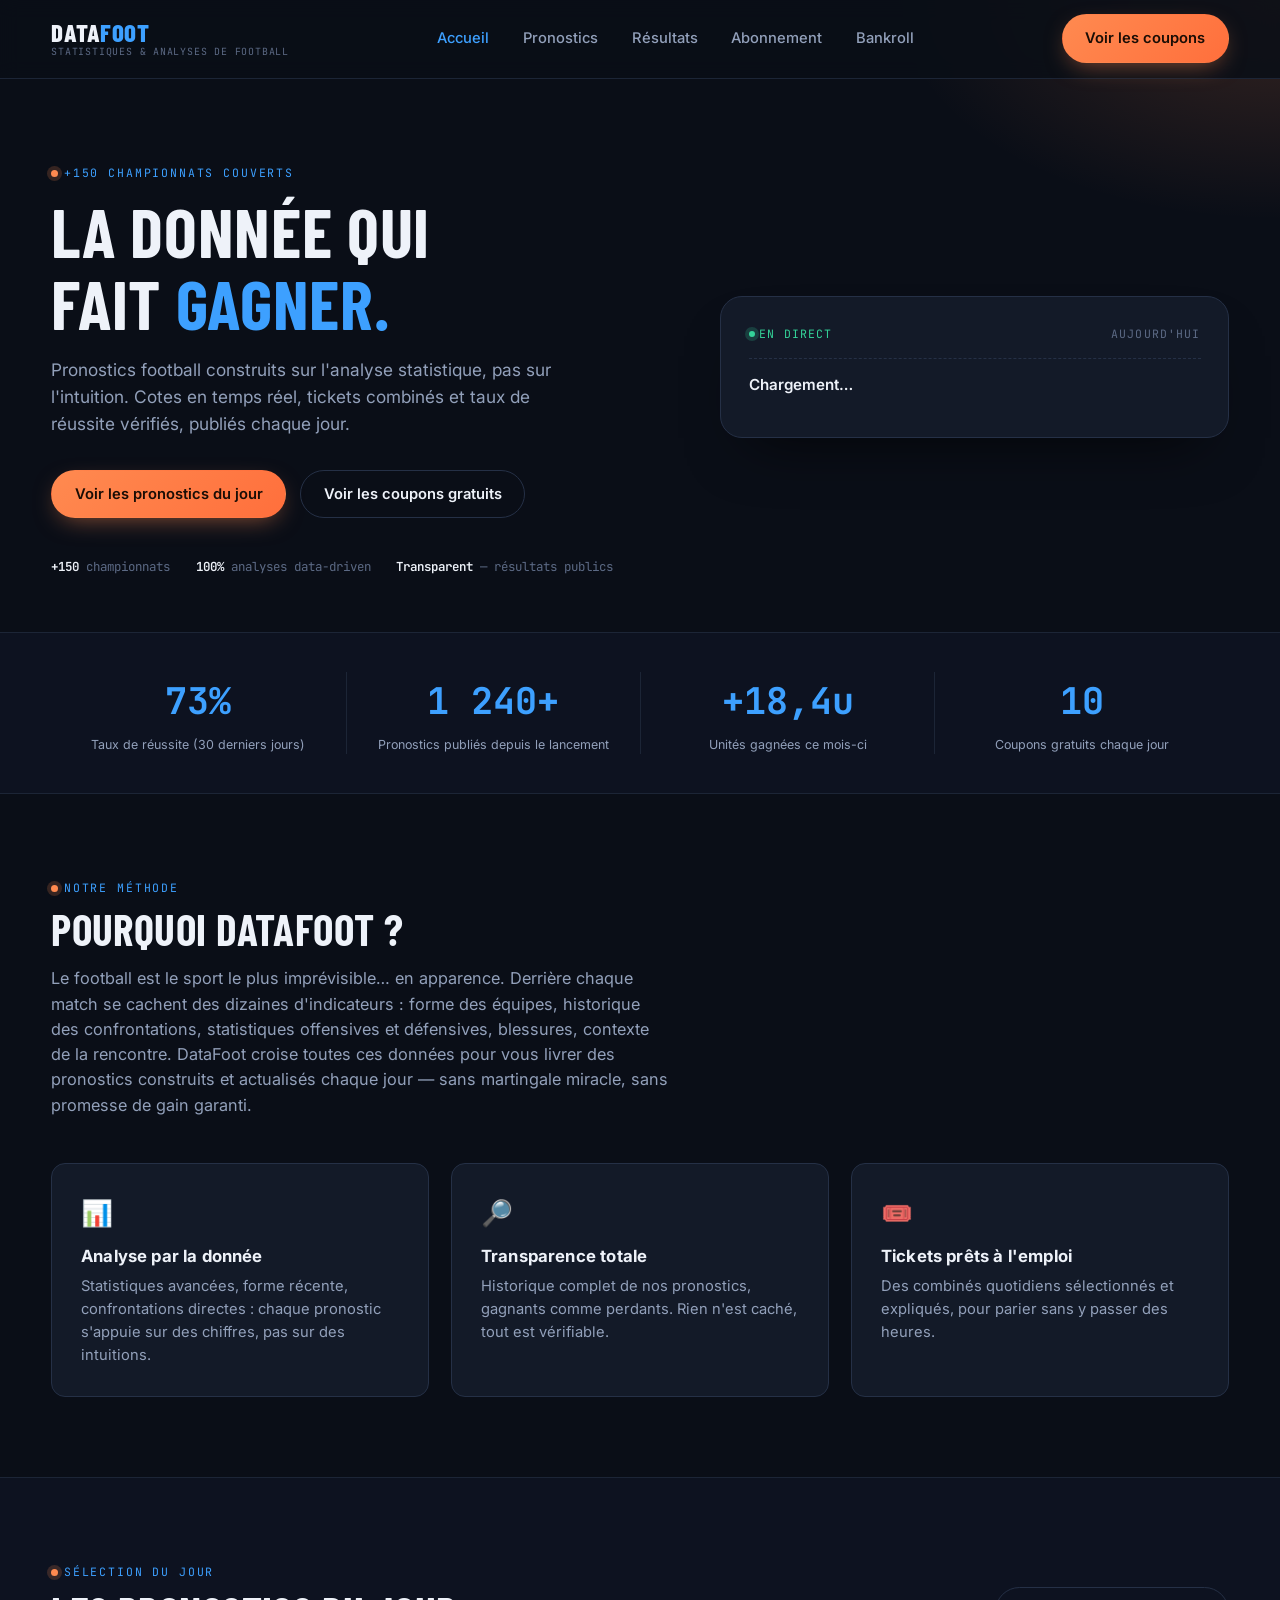
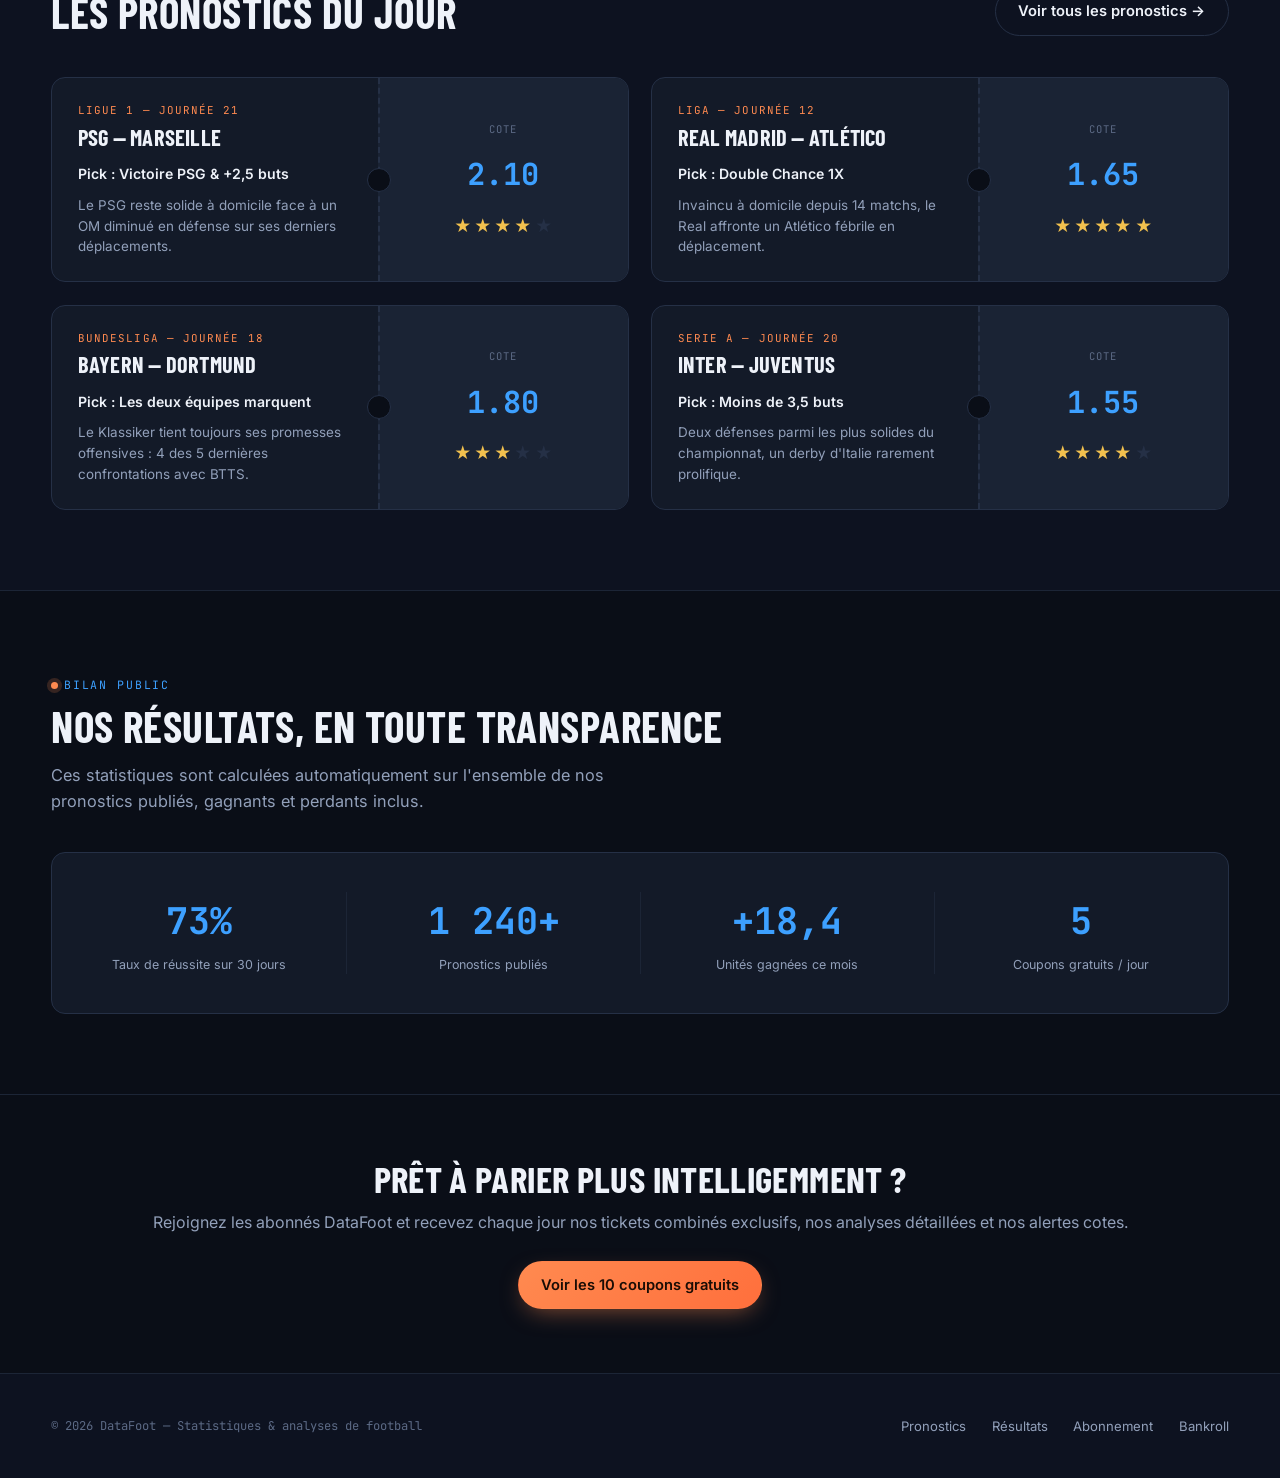
==== commit ff4e5ff6: "Refactor hero section and script inclusion Removed the hero matches container and updated the script" ====
--- a/index.html
+++ b/index.html
@@ -49,8 +49,7 @@
         <span class="live">En direct</span>
         <span>Aujourd'hui</span>
       </div>
-      <!-- Le conteneur cible pour le script render-hero.js -->
-      <div id="hero-matches-container">
+      <div id="hero-live-matches">
         <div class="hero-mini-row">
           <div>
             <div class="hero-mini-match">Chargement…</div>
@@ -82,6 +81,7 @@
     </div>
   </div>
 </section>
+
 
 <!-- ============================= CONCEPT ============================== -->
 <section class="section">
@@ -237,7 +237,6 @@
   </div>
 </footer>
 
-<!-- Appel du script JS situé dans le dossier scripts/ -->
 <script src="scripts/render-hero.js"></script>
 </body>
 </html>
--- a/style.css
+++ b/style.css
@@ -1,12 +1,635 @@
-/* Conteneur global des coupons */
+/* ==========================================================================
+   DATAFOOT — Design tokens
+   Palette   : navy profond + bleu data (#3DA0FF) + orange action (#FF8A50)
+   Display   : Barlow Condensed (impact, condensé, esprit tableau de match)
+   Corps     : Inter
+   Data/mono : JetBrains Mono (cotes, stats, pourcentages — chiffres tabulaires)
+   Signature : la carte "ticket" à encoches — chaque pronostic est un vrai
+               billet de pari découpé, séparant infos match / pick & cote.
+   ========================================================================== */
+
+@import url('https://fonts.googleapis.com/css2?family=Barlow+Condensed:wght@500;600;700;800&family=Inter:wght@400;500;600;700&family=JetBrains+Mono:wght@400;500;600;700&display=swap');
+
+:root{
+  --bg:            #0a0e17;
+  --bg-alt:        #0d1220;
+  --surface:       #131a28;
+  --surface-2:     #1a2334;
+  --line:          #253046;
+  --line-soft:     #1c2536;
+
+  --blue:          #3da0ff;
+  --blue-dim:      #1f5c99;
+  --blue-glow:     rgba(61,160,255,.16);
+
+  --orange:        #ff8a50;
+  --orange-dim:    #b85f34;
+  --orange-glow:   rgba(255,138,80,.18);
+
+  --green:         #34d399;
+  --red:           #f2685c;
+  --gold:          #f2c14e;
+
+  --text:          #eef2f9;
+  --text-muted:    #92a0ba;
+  --text-faint:    #5c6a85;
+
+  --radius-s:      8px;
+  --radius-m:      14px;
+  --radius-l:      22px;
+
+  --font-display:  'Barlow Condensed', sans-serif;
+  --font-body:     'Inter', sans-serif;
+  --font-mono:     'JetBrains Mono', monospace;
+}
+
+*{box-sizing:border-box; margin:0; padding:0;}
+
+html{scroll-behavior:smooth;}
+
+body{
+  background:
+    radial-gradient(ellipse 900px 500px at 15% -10%, var(--blue-glow), transparent 60%),
+    radial-gradient(ellipse 700px 400px at 100% 0%, var(--orange-glow), transparent 55%),
+    var(--bg);
+  color:var(--text);
+  font-family:var(--font-body);
+  line-height:1.55;
+  -webkit-font-smoothing:antialiased;
+}
+
+img,svg{display:block; max-width:100%;}
+a{color:inherit; text-decoration:none;}
+ul{list-style:none;}
+
+.container{
+  width:min(1180px, 92%);
+  margin-inline:auto;
+}
+
+/* -------------------------------- Type -------------------------------- */
+
+h1,h2,h3,h4{
+  font-family:var(--font-display);
+  font-weight:700;
+  letter-spacing:.01em;
+  line-height:1.05;
+  color:var(--text);
+}
+
+.eyebrow{
+  font-family:var(--font-mono);
+  font-size:.72rem;
+  letter-spacing:.16em;
+  text-transform:uppercase;
+  color:var(--blue);
+  display:inline-flex;
+  align-items:center;
+  gap:.5em;
+}
+.eyebrow::before{
+  content:"";
+  width:7px; height:7px;
+  border-radius:50%;
+  background:var(--orange);
+  box-shadow:0 0 0 4px var(--orange-glow);
+}
+
+.section-title{
+  font-size:clamp(1.9rem, 3.4vw, 2.7rem);
+  text-transform:uppercase;
+  margin-top:.5rem;
+}
+
+.section-lead{
+  color:var(--text-muted);
+  font-size:1.02rem;
+  max-width:62ch;
+  margin-top:.9rem;
+}
+
+.mono{font-family:var(--font-mono);}
+
+/* Barre de focus clavier visible partout */
+a:focus-visible,button:focus-visible,input:focus-visible{
+  outline:2px solid var(--orange);
+  outline-offset:3px;
+  border-radius:4px;
+}
+
+@media (prefers-reduced-motion: reduce){
+  *{animation-duration:.001ms !important; transition-duration:.001ms !important;}
+}
+
+/* ------------------------------- Header -------------------------------- */
+
+.site-header{
+  position:sticky; top:0; z-index:50;
+  background:rgba(10,14,23,.86);
+  backdrop-filter:blur(10px);
+  border-bottom:1px solid var(--line-soft);
+}
+
+.site-header .container{
+  display:flex; align-items:center; justify-content:space-between;
+  padding-block:.9rem;
+}
+
+.logo{
+  display:flex; flex-direction:column; line-height:1;
+}
+.logo .logo-mark{
+  font-family:var(--font-display);
+  font-weight:800;
+  font-size:1.55rem;
+  letter-spacing:.02em;
+  text-transform:uppercase;
+}
+.logo .logo-mark span{color:var(--blue);}
+.logo .logo-tag{
+  font-family:var(--font-mono);
+  font-size:.62rem;
+  color:var(--text-faint);
+  letter-spacing:.08em;
+  text-transform:uppercase;
+  margin-top:.15rem;
+}
+
+.nav-links{
+  display:flex; align-items:center; gap:2.1rem;
+  font-size:.92rem; font-weight:500;
+}
+.nav-links a{color:var(--text-muted); transition:color .15s ease;}
+.nav-links a:hover, .nav-links a.active{color:var(--text);}
+.nav-links a.active{color:var(--blue);}
+
+.btn{
+  display:inline-flex; align-items:center; justify-content:center;
+  gap:.5em;
+  font-family:var(--font-body);
+  font-weight:600;
+  font-size:.92rem;
+  padding:.75rem 1.4rem;
+  border-radius:999px;
+  border:1px solid transparent;
+  cursor:pointer;
+  transition:transform .15s ease, box-shadow .15s ease, background .15s ease;
+  white-space:nowrap;
+}
+.btn:hover{transform:translateY(-1px);}
+
+.btn-primary{
+  background:linear-gradient(135deg, var(--orange), #ff6f3c);
+  color:#1a0d05;
+  box-shadow:0 8px 24px -8px rgba(255,138,80,.55);
+}
+.btn-primary:hover{box-shadow:0 10px 28px -6px rgba(255,138,80,.7);}
+
+.btn-ghost{
+  background:transparent;
+  border-color:var(--line);
+  color:var(--text);
+}
+.btn-ghost:hover{border-color:var(--blue); background:var(--blue-glow);}
+
+.btn-block{width:100%;}
+
+/* -------------------------------- Hero ---------------------------------- */
+
+.hero{
+  padding-block:5rem 3.5rem;
+  border-bottom:1px solid var(--line-soft);
+}
+
+.hero .container{
+  display:grid;
+  grid-template-columns:1.1fr .9fr;
+  gap:3rem;
+  align-items:center;
+}
+
+.hero h1{
+  font-size:clamp(2.6rem, 5.4vw, 4.4rem);
+  text-transform:uppercase;
+  margin-top:.7rem;
+}
+.hero h1 .accent{color:var(--blue);}
+
+.hero-sub{
+  color:var(--text-muted);
+  font-size:1.08rem;
+  max-width:46ch;
+  margin-top:1.1rem;
+}
+
+.hero-ctas{
+  display:flex; gap:.9rem; margin-top:2rem; flex-wrap:wrap;
+}
+
+.hero-strip{
+  display:flex; gap:1.6rem; flex-wrap:wrap;
+  margin-top:2.4rem;
+  font-family:var(--font-mono);
+  font-size:.78rem;
+  color:var(--text-faint);
+}
+.hero-strip strong{color:var(--text); font-weight:600;}
+
+/* Panneau "ticket" décoratif dans le hero */
+.hero-panel{
+  position:relative;
+  background:var(--surface);
+  border:1px solid var(--line);
+  border-radius:var(--radius-l);
+  padding:1.7rem;
+  box-shadow:0 30px 60px -30px rgba(0,0,0,.7);
+}
+.hero-panel-head{
+  display:flex; justify-content:space-between; align-items:center;
+  font-family:var(--font-mono); font-size:.72rem;
+  color:var(--text-faint); text-transform:uppercase; letter-spacing:.1em;
+  padding-bottom:1rem; border-bottom:1px dashed var(--line);
+}
+.hero-panel-head .live{color:var(--green); display:flex; align-items:center; gap:.4em;}
+.hero-panel-head .live::before{content:"";width:6px;height:6px;border-radius:50%;background:var(--green);box-shadow:0 0 0 4px rgba(52,211,153,.2);}
+
+.hero-mini-row{
+  display:flex; justify-content:space-between; align-items:center;
+  padding-block:.85rem;
+  border-bottom:1px solid var(--line-soft);
+}
+.hero-mini-row:last-child{border-bottom:none;}
+.hero-mini-match{font-weight:600; font-size:.95rem;}
+.hero-mini-comp{font-size:.72rem; color:var(--text-faint); margin-top:.15rem;}
+.hero-mini-odd{
+  font-family:var(--font-mono); font-weight:700; color:var(--blue);
+  background:var(--blue-glow); padding:.3rem .6rem; border-radius:var(--radius-s);
+  font-size:.9rem;
+}
+
+/* ------------------------------ Stat band -------------------------------- */
+
+.stat-band{
+  border-bottom:1px solid var(--line-soft);
+  background:var(--bg-alt);
+}
+.stat-grid{
+  display:grid;
+  grid-template-columns:repeat(4, 1fr);
+  padding-block:2.4rem;
+}
+.stat-item{
+  text-align:center;
+  padding-inline:1rem;
+  border-left:1px solid var(--line-soft);
+}
+.stat-item:first-child{border-left:none;}
+.stat-value{
+  font-family:var(--font-mono);
+  font-weight:700;
+  font-size:clamp(1.6rem, 3vw, 2.3rem);
+  color:var(--blue);
+}
+.stat-label{
+  font-size:.78rem; color:var(--text-muted); margin-top:.4rem;
+}
+
+/* -------------------------------- Sections ------------------------------- */
+
+.section{padding-block:5rem;}
+.section-alt{background:var(--bg-alt); border-block:1px solid var(--line-soft);}
+.section-head{
+  display:flex; justify-content:space-between; align-items:flex-end; gap:2rem;
+  flex-wrap:wrap; margin-bottom:2.6rem;
+}
+
+.pillars{
+  display:grid; grid-template-columns:repeat(3,1fr); gap:1.4rem;
+  margin-top:2.8rem;
+}
+.pillar{
+  background:var(--surface);
+  border:1px solid var(--line);
+  border-radius:var(--radius-m);
+  padding:1.8rem;
+}
+.pillar .pillar-icon{font-size:1.6rem;}
+.pillar h3{
+  font-family:var(--font-body); font-size:1.05rem; font-weight:700;
+  margin-top:1rem;
+}
+.pillar p{color:var(--text-muted); font-size:.92rem; margin-top:.6rem;}
+
+/* ------------------------------ Ticket cards ------------------------------
+   Élément signature : chaque pronostic est un billet perforé, découpé en
+   deux volets (infos match / pick + cote + confiance) par une ligne
+   pointillée avec encoches semi-circulaires, comme un vrai ticket détachable.
+   -------------------------------------------------------------------------- */
+
+.ticket-grid{
+  display:grid;
+  grid-template-columns:repeat(2, 1fr);
+  gap:1.4rem;
+}
+
+.ticket{
+  position:relative;
+  display:grid;
+  grid-template-columns:1.3fr 1fr;
+  background:var(--surface);
+  border:1px solid var(--line);
+  border-radius:var(--radius-m);
+  overflow:hidden;
+}
+
+.ticket-main{padding:1.5rem 1.6rem;}
+.ticket-comp{
+  font-family:var(--font-mono);
+  font-size:.68rem;
+  color:var(--orange);
+  text-transform:uppercase; letter-spacing:.1em;
+}
+.ticket-match{
+  font-family:var(--font-display);
+  font-weight:700;
+  font-size:1.4rem;
+  margin-top:.4rem;
+  text-transform:uppercase;
+}
+.ticket-pick{
+  margin-top:.9rem;
+  font-size:.88rem;
+  color:var(--text);
+  font-weight:600;
+}
+.ticket-analysis{
+  margin-top:.6rem;
+  font-size:.84rem;
+  color:var(--text-muted);
+  line-height:1.55;
+}
+
+.ticket-stub{
+  position:relative;
+  padding:1.5rem 1.4rem;
+  display:flex; flex-direction:column; justify-content:center; align-items:center;
+  gap:.9rem;
+  background:var(--surface-2);
+  text-align:center;
+}
+
+/* ligne de perforation avec encoches */
+.ticket-stub::before{
+  content:"";
+  position:absolute; left:0; top:0; bottom:0;
+  width:0;
+  border-left:2px dashed var(--line);
+}
+.ticket-stub::after{
+  content:"";
+  position:absolute; left:-11px; top:50%;
+  width:22px; height:22px;
+  border-radius:50%;
+  background:var(--bg);
+  border:1px solid var(--line);
+  transform:translateY(-50%);
+}
+
+.ticket-odd-label{
+  font-family:var(--font-mono); font-size:.66rem;
+  color:var(--text-faint); text-transform:uppercase; letter-spacing:.1em;
+}
+.ticket-odd{
+  font-family:var(--font-mono); font-weight:700;
+  font-size:1.9rem; color:var(--blue);
+}
+.ticket-confidence{display:flex; gap:.2rem;}
+.ticket-confidence .star{color:var(--line); font-size:1.05rem;}
+.ticket-confidence .star.on{color:var(--gold);}
+
+.tickets-cta{
+  text-align:center; margin-top:2.6rem;
+}
+
+/* ------------------------------- Confidence legend ----------------------- */
+
+.legend{
+  margin-top:3rem;
+  background:var(--surface);
+  border:1px solid var(--line);
+  border-radius:var(--radius-m);
+  padding:1.6rem 1.8rem;
+}
+.legend h3{
+  font-family:var(--font-body); font-size:.95rem; font-weight:700;
+}
+.legend-row{
+  display:flex; justify-content:space-between; align-items:center;
+  padding-block:.6rem;
+  border-top:1px solid var(--line-soft);
+  font-size:.86rem; color:var(--text-muted);
+}
+.legend-row:first-of-type{border-top:none; margin-top:.9rem;}
+.legend-row .star.on{color:var(--gold);}
+
+.filters{
+  display:flex; gap:.7rem; flex-wrap:wrap; margin-bottom:2.4rem;
+}
+.filter-chip{
+  font-family:var(--font-mono); font-size:.74rem;
+  padding:.5rem 1rem; border-radius:999px;
+  border:1px solid var(--line); color:var(--text-muted);
+}
+.filter-chip.is-active{border-color:var(--blue); color:var(--blue); background:var(--blue-glow);}
+
+.disclaimer{
+  margin-top:2.6rem;
+  font-size:.8rem; color:var(--text-faint);
+  border-left:2px solid var(--line);
+  padding-left:1rem;
+}
+
+/* --------------------------------- Pricing -------------------------------- */
+
+.pricing-grid{
+  display:grid; grid-template-columns:repeat(3,1fr); gap:1.5rem;
+  margin-top:2.8rem; align-items:stretch;
+}
+
+.plan{
+  background:var(--surface);
+  border:1px solid var(--line);
+  border-radius:var(--radius-l);
+  padding:2.1rem 1.9rem;
+  display:flex; flex-direction:column;
+  position:relative;
+}
+
+.plan.featured{
+  border-color:var(--orange);
+  background:linear-gradient(180deg, rgba(255,138,80,.07), var(--surface) 40%);
+  transform:translateY(-10px);
+  box-shadow:0 30px 50px -25px rgba(255,138,80,.35);
+}
+
+.plan-badge{
+  position:absolute; top:-13px; left:50%; transform:translateX(-50%);
+  background:var(--orange); color:#1a0d05;
+  font-family:var(--font-mono); font-size:.66rem; font-weight:700;
+  text-transform:uppercase; letter-spacing:.08em;
+  padding:.35rem .9rem; border-radius:999px;
+  white-space:nowrap;
+}
+
+.plan-name{
+  font-family:var(--font-display); font-size:1.3rem; font-weight:700;
+  text-transform:uppercase;
+}
+.plan-price{
+  font-family:var(--font-mono); font-weight:700;
+  font-size:2.1rem; color:var(--blue); margin-top:.6rem;
+}
+.plan-price span{font-size:.9rem; color:var(--text-faint); font-weight:500;}
+.plan-tagline{
+  color:var(--text-muted); font-size:.86rem; margin-top:.7rem; min-height:2.6em;
+}
+
+.plan-features{margin-top:1.6rem; flex-grow:1;}
+.plan-features li{
+  display:flex; gap:.6rem; align-items:flex-start;
+  font-size:.87rem; color:var(--text);
+  padding-block:.5rem;
+  border-top:1px solid var(--line-soft);
+}
+.plan-features li:first-child{border-top:none;}
+.plan-features li::before{
+  content:"✓"; color:var(--green); font-weight:700; flex-shrink:0;
+}
+
+.plan .btn{margin-top:1.8rem;}
+
+.plan-reassurance{
+  margin-top:2.4rem; text-align:center;
+  font-family:var(--font-mono); font-size:.78rem; color:var(--text-faint);
+  display:flex; justify-content:center; gap:1.8rem; flex-wrap:wrap;
+}
+
+.faq{margin-top:3.5rem; max-width:760px;}
+.faq-item{
+  border-top:1px solid var(--line-soft); padding-block:1.2rem;
+}
+.faq-item:last-child{border-bottom:1px solid var(--line-soft);}
+.faq-item h4{font-size:1rem; font-family:var(--font-body); font-weight:700;}
+.faq-item p{color:var(--text-muted); font-size:.88rem; margin-top:.5rem;}
+
+/* --------------------------------- Rules ---------------------------------- */
+
+.rules{
+  display:flex; flex-direction:column; gap:1.1rem; margin-top:2.8rem;
+}
+.rule{
+  display:grid; grid-template-columns:64px 1fr; gap:1.4rem;
+  background:var(--surface); border:1px solid var(--line);
+  border-radius:var(--radius-m); padding:1.5rem 1.7rem;
+}
+.rule-num{
+  font-family:var(--font-mono); font-weight:700; font-size:1.6rem;
+  color:var(--orange);
+}
+.rule h3{font-family:var(--font-body); font-size:1.02rem; font-weight:700;}
+.rule p{color:var(--text-muted); font-size:.9rem; margin-top:.5rem;}
+
+.stake-table{
+  margin-top:2.8rem;
+  width:100%; border-collapse:collapse;
+  background:var(--surface); border:1px solid var(--line); border-radius:var(--radius-m);
+  overflow:hidden;
+}
+.stake-table th,.stake-table td{
+  padding:.9rem 1.2rem; text-align:left; font-size:.88rem;
+  border-bottom:1px solid var(--line-soft);
+}
+.stake-table th{
+  font-family:var(--font-mono); text-transform:uppercase; font-size:.7rem;
+  letter-spacing:.08em; color:var(--text-faint); background:var(--surface-2);
+}
+.stake-table td.mono{color:var(--blue); font-weight:600;}
+.stake-table tr:last-child td{border-bottom:none;}
+
+.alert-box{
+  margin-top:3rem;
+  background:linear-gradient(135deg, rgba(242,104,92,.08), var(--surface));
+  border:1px solid rgba(242,104,92,.35);
+  border-radius:var(--radius-m);
+  padding:1.8rem 2rem;
+}
+.alert-box h3{
+  font-family:var(--font-body); font-size:1rem; font-weight:700;
+  color:var(--red); display:flex; align-items:center; gap:.6rem;
+}
+.alert-box p{color:var(--text-muted); font-size:.88rem; margin-top:.7rem;}
+.alert-box a{color:var(--blue); text-decoration:underline;}
+
+.closing{
+  margin-top:3.5rem; text-align:center;
+  padding-top:3rem; border-top:1px solid var(--line-soft);
+}
+.closing p{color:var(--text-muted); max-width:60ch; margin-inline:auto;}
+.closing .btn{margin-top:1.6rem;}
+
+/* -------------------------------- CTA band -------------------------------- */
+
+.cta-band{
+  border-top:1px solid var(--line-soft);
+  padding-block:4rem;
+  text-align:center;
+}
+.cta-band h2{font-size:clamp(1.7rem,3vw,2.3rem); text-transform:uppercase;}
+.cta-band p{color:var(--text-muted); margin-top:.8rem;}
+.cta-band .btn{margin-top:1.6rem;}
+
+/* --------------------------------- Footer --------------------------------- */
+
+.site-footer{
+  border-top:1px solid var(--line-soft);
+  background:var(--bg-alt);
+  padding-block:2.6rem;
+}
+.site-footer .container{
+  display:flex; justify-content:space-between; align-items:center; flex-wrap:wrap; gap:1rem;
+}
+.footer-links{display:flex; gap:1.6rem; font-size:.82rem; color:var(--text-muted);}
+.footer-links a:hover{color:var(--text);}
+.footer-note{font-size:.76rem; color:var(--text-faint); font-family:var(--font-mono);}
+
+/* -------------------------------- Responsive ------------------------------- */
+
+@media (max-width: 900px){
+  .nav-links{display:none;}
+  .hero .container{grid-template-columns:1fr;}
+  .stat-grid{grid-template-columns:repeat(2,1fr);}
+  .stat-item:nth-child(3){border-left:none;}
+  .pillars{grid-template-columns:1fr;}
+  .ticket-grid{grid-template-columns:1fr;}
+  .ticket{grid-template-columns:1fr;}
+  .ticket-stub::before,.ticket-stub::after{display:none;}
+  .ticket-stub{border-top:1px dashed var(--line);}
+  .pricing-grid{grid-template-columns:1fr;}
+  .plan.featured{transform:none;}
+  .rule{grid-template-columns:1fr; gap:.6rem;}
+  .site-footer .container{flex-direction:column; text-align:center;}
+}
+
+/* ============================================================
+   Ajouts pour les cartes de coupons combinés (vip.html)
+   ============================================================ */
+
 .coupons-container {
     display: grid;
     grid-template-columns: repeat(auto-fit, minmax(300px, 1fr));
     gap: 20px;
     padding: 20px;
 }
-
-/* Style d'une carte de coupon individuel (#1, #2...) */
 .coupon-card {
     background: #ffffff;
     border: 1px solid #e5e7eb;
@@ -14,7 +637,6 @@
     padding: 20px;
     box-shadow: 0 4px 6px rgba(0, 0, 0, 0.05);
 }
-
 .coupon-card h3 {
     font-size: 1.2rem;
     color: #111827;
@@ -22,8 +644,6 @@
     padding-bottom: 8px;
     margin-bottom: 15px;
 }
-
-/* Style des lignes de matchs à l'intérieur du coupon */
 .coupon-match {
     display: flex;
     justify-content: space-between;
@@ -32,11 +652,9 @@
     border-bottom: 1px dashed #f3f4f6;
     font-size: 0.95rem;
 }
-
 .match-info {
     color: #374151;
 }
-
 .match-pick {
     font-weight: bold;
     color: #059669;
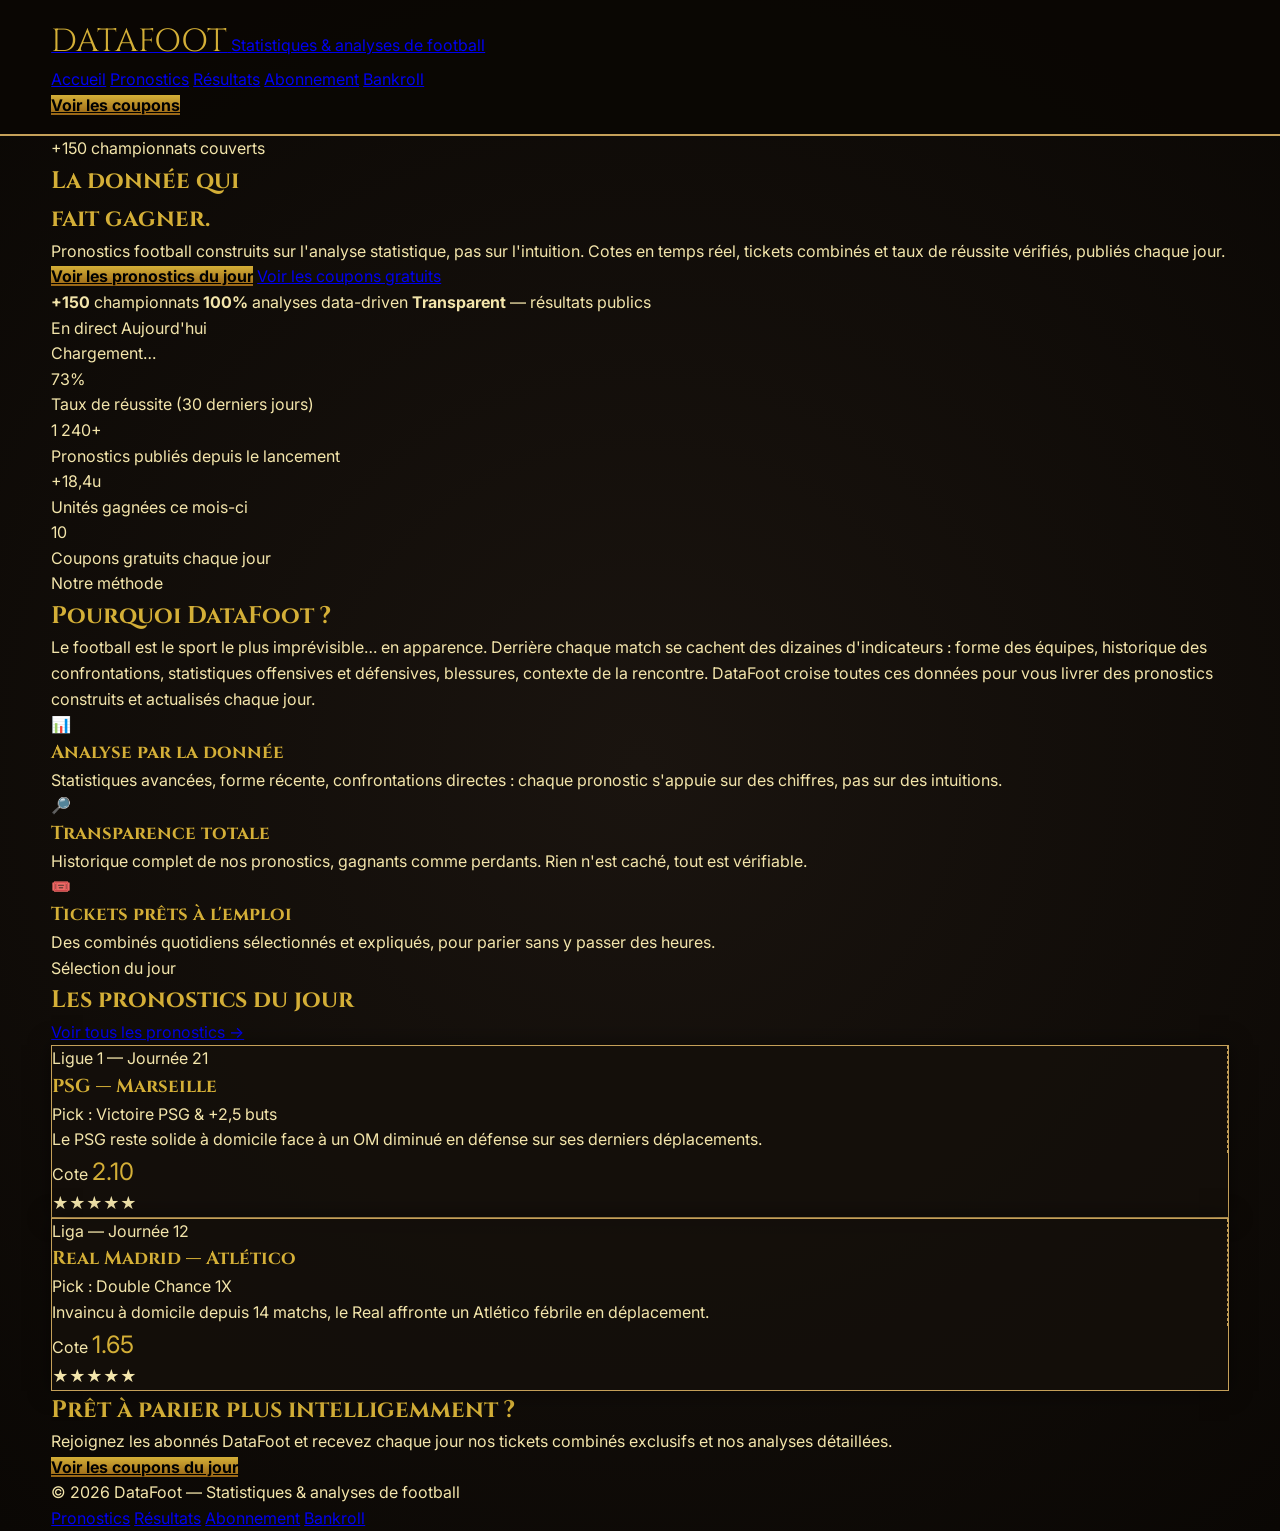
==== commit a6c06a2a: "Refactor index.html for logo and content updates Updated logo text and modified several sections for" ====
--- a/index.html
+++ b/index.html
@@ -12,7 +12,7 @@
 <header class="site-header">
   <div class="container">
     <a href="index.html" class="logo">
-      <span class="logo-mark">Data<span>Foot</span></span>
+      <span class="logo-mark">DATAFOOT</span>
       <span class="logo-tag">Statistiques &amp; analyses de football</span>
     </a>
     <nav class="nav-links">
@@ -82,13 +82,12 @@
   </div>
 </section>
 
-
 <!-- ============================= CONCEPT ============================== -->
 <section class="section">
   <div class="container">
     <span class="eyebrow">Notre méthode</span>
     <h2 class="section-title">Pourquoi DataFoot ?</h2>
-    <p class="section-lead">Le football est le sport le plus imprévisible… en apparence. Derrière chaque match se cachent des dizaines d'indicateurs : forme des équipes, historique des confrontations, statistiques offensives et défensives, blessures, contexte de la rencontre. DataFoot croise toutes ces données pour vous livrer des pronostics construits et actualisés chaque jour — sans martingale miracle, sans promesse de gain garanti.</p>
+    <p class="section-lead">Le football est le sport le plus imprévisible… en apparence. Derrière chaque match se cachent des dizaines d'indicateurs : forme des équipes, historique des confrontations, statistiques offensives et défensives, blessures, contexte de la rencontre. DataFoot croise toutes ces données pour vous livrer des pronostics construits et actualisés chaque jour.</p>
 
     <div class="pillars">
       <div class="pillar">
@@ -153,65 +152,6 @@
           </div>
         </div>
       </article>
-
-      <article class="ticket">
-        <div class="ticket-main">
-          <div class="ticket-comp">Bundesliga — Journée 18</div>
-          <h3 class="ticket-match">Bayern — Dortmund</h3>
-          <p class="ticket-pick">Pick : Les deux équipes marquent</p>
-          <p class="ticket-analysis">Le Klassiker tient toujours ses promesses offensives : 4 des 5 dernières confrontations avec BTTS.</p>
-        </div>
-        <div class="ticket-stub">
-          <span class="ticket-odd-label">Cote</span>
-          <span class="ticket-odd">1.80</span>
-          <div class="ticket-confidence" aria-label="Confiance 3 sur 5">
-            <span class="star on">★</span><span class="star on">★</span><span class="star on">★</span><span class="star">★</span><span class="star">★</span>
-          </div>
-        </div>
-      </article>
-
-      <article class="ticket">
-        <div class="ticket-main">
-          <div class="ticket-comp">Serie A — Journée 20</div>
-          <h3 class="ticket-match">Inter — Juventus</h3>
-          <p class="ticket-pick">Pick : Moins de 3,5 buts</p>
-          <p class="ticket-analysis">Deux défenses parmi les plus solides du championnat, un derby d'Italie rarement prolifique.</p>
-        </div>
-        <div class="ticket-stub">
-          <span class="ticket-odd-label">Cote</span>
-          <span class="ticket-odd">1.55</span>
-          <div class="ticket-confidence" aria-label="Confiance 4 sur 5">
-            <span class="star on">★</span><span class="star on">★</span><span class="star on">★</span><span class="star on">★</span><span class="star">★</span>
-          </div>
-        </div>
-      </article>
-    </div>
-  </div>
-</section>
-
-<!-- ============================ RÉSULTATS ============================= -->
-<section class="section">
-  <div class="container">
-    <span class="eyebrow">Bilan public</span>
-    <h2 class="section-title">Nos résultats, en toute transparence</h2>
-    <p class="section-lead">Ces statistiques sont calculées automatiquement sur l'ensemble de nos pronostics publiés, gagnants et perdants inclus.</p>
-    <div class="stat-grid" style="margin-top:2.4rem; background:var(--surface); border:1px solid var(--line); border-radius:var(--radius-m);">
-      <div class="stat-item">
-        <div class="stat-value">73%</div>
-        <div class="stat-label">Taux de réussite sur 30 jours</div>
-      </div>
-      <div class="stat-item">
-        <div class="stat-value">1 240+</div>
-        <div class="stat-label">Pronostics publiés</div>
-      </div>
-      <div class="stat-item">
-        <div class="stat-value">+18,4</div>
-        <div class="stat-label">Unités gagnées ce mois</div>
-      </div>
-      <div class="stat-item">
-        <div class="stat-value">5</div>
-        <div class="stat-label">Coupons gratuits / jour</div>
-      </div>
     </div>
   </div>
 </section>
@@ -220,8 +160,8 @@
 <section class="cta-band">
   <div class="container">
     <h2>Prêt à parier plus intelligemment ?</h2>
-    <p>Rejoignez les abonnés DataFoot et recevez chaque jour nos tickets combinés exclusifs, nos analyses détaillées et nos alertes cotes.</p>
-    <a href="vip.html" class="btn btn-primary">Voir les 10 coupons gratuits</a>
+    <p>Rejoignez les abonnés DataFoot et recevez chaque jour nos tickets combinés exclusifs et nos analyses détaillées.</p>
+    <a href="vip.html" class="btn btn-primary">Voir les coupons du jour</a>
   </div>
 </section>
 
--- a/style.css
+++ b/style.css
@@ -1,661 +1,78 @@
 /* ==========================================================================
-   DATAFOOT — Design tokens
-   Palette   : navy profond + bleu data (#3DA0FF) + orange action (#FF8A50)
-   Display   : Barlow Condensed (impact, condensé, esprit tableau de match)
-   Corps     : Inter
-   Data/mono : JetBrains Mono (cotes, stats, pourcentages — chiffres tabulaires)
-   Signature : la carte "ticket" à encoches — chaque pronostic est un vrai
-               billet de pari découpé, séparant infos match / pick & cote.
+   DATAFOOT — LUXE EDITION (Noir & Or)
    ========================================================================== */
 
-@import url('https://fonts.googleapis.com/css2?family=Barlow+Condensed:wght@500;600;700;800&family=Inter:wght@400;500;600;700&family=JetBrains+Mono:wght@400;500;600;700&display=swap');
+@import url('https://fonts.googleapis.com/css2?family=Cinzel:wght@400;700&family=Inter:wght@300;400;600&family=JetBrains+Mono:wght@400;700&display=swap');
 
-:root{
-  --bg:            #0a0e17;
-  --bg-alt:        #0d1220;
-  --surface:       #131a28;
-  --surface-2:     #1a2334;
-  --line:          #253046;
-  --line-soft:     #1c2536;
+:root {
+  --bg:           #0a0704;
+  --bg-alt:       #140f0a;
+  --surface:      rgba(20, 15, 10, 0.8);
+  --line:         #c5a059;
+  --line-soft:    #3d311b;
 
-  --blue:          #3da0ff;
-  --blue-dim:      #1f5c99;
-  --blue-glow:     rgba(61,160,255,.16);
+  --gold:         #d4af37;
+  --gold-dark:    #aa771c;
+  --gold-glow:    rgba(197, 160, 89, 0.2);
 
-  --orange:        #ff8a50;
-  --orange-dim:    #b85f34;
-  --orange-glow:   rgba(255,138,80,.18);
+  --text:         #f3e5ab;
+  --text-muted:   #c5a059;
+  --text-faint:   #6b5a35;
 
-  --green:         #34d399;
-  --red:           #f2685c;
-  --gold:          #f2c14e;
-
-  --text:          #eef2f9;
-  --text-muted:    #92a0ba;
-  --text-faint:    #5c6a85;
-
-  --radius-s:      8px;
-  --radius-m:      14px;
-  --radius-l:      22px;
-
-  --font-display:  'Barlow Condensed', sans-serif;
-  --font-body:     'Inter', sans-serif;
-  --font-mono:     'JetBrains Mono', monospace;
+  --font-display: 'Cinzel', serif;
+  --font-body:    'Inter', sans-serif;
+  --font-mono:    'JetBrains Mono', monospace;
 }
 
 *{box-sizing:border-box; margin:0; padding:0;}
 
-html{scroll-behavior:smooth;}
-
-body{
-  background:
-    radial-gradient(ellipse 900px 500px at 15% -10%, var(--blue-glow), transparent 60%),
-    radial-gradient(ellipse 700px 400px at 100% 0%, var(--orange-glow), transparent 55%),
-    var(--bg);
-  color:var(--text);
-  font-family:var(--font-body);
-  line-height:1.55;
-  -webkit-font-smoothing:antialiased;
+body {
+  background-color: var(--bg);
+  background-image: radial-gradient(circle at 50% 50%, #1a140f 0%, #0a0704 100%);
+  color: var(--text);
+  font-family: var(--font-body);
+  line-height: 1.6;
 }
 
-img,svg{display:block; max-width:100%;}
-a{color:inherit; text-decoration:none;}
-ul{list-style:none;}
+/* ------------------------------- Design Luxe ----------------------------- */
 
-.container{
-  width:min(1180px, 92%);
-  margin-inline:auto;
+h1, h2, h3 { font-family: var(--font-display); color: var(--gold); }
+
+.container { width: min(1180px, 92%); margin-inline: auto; }
+
+/* Cadre général style "coupon" */
+.ticket {
+  border: 1px solid var(--line);
+  background: var(--surface);
+  position: relative;
+  box-shadow: 0 0 20px rgba(0,0,0,0.5);
 }
 
-/* -------------------------------- Type -------------------------------- */
-
-h1,h2,h3,h4{
-  font-family:var(--font-display);
-  font-weight:700;
-  letter-spacing:.01em;
-  line-height:1.05;
-  color:var(--text);
+/* En-tête style Prestige */
+.site-header {
+  background: rgba(10, 7, 4, 0.95);
+  border-bottom: 2px solid var(--line);
+  padding: 1rem 0;
 }
 
-.eyebrow{
-  font-family:var(--font-mono);
-  font-size:.72rem;
-  letter-spacing:.16em;
-  text-transform:uppercase;
-  color:var(--blue);
-  display:inline-flex;
-  align-items:center;
-  gap:.5em;
-}
-.eyebrow::before{
-  content:"";
-  width:7px; height:7px;
-  border-radius:50%;
-  background:var(--orange);
-  box-shadow:0 0 0 4px var(--orange-glow);
+.logo-mark { font-family: var(--font-display); font-size: 2rem; color: var(--gold); }
+
+/* Cartes de matchs - Style luxe */
+.ticket-main { border-right: 1px dashed var(--line); }
+.ticket-odd { color: var(--gold); font-size: 1.5rem; }
+
+/* Boutons Luxe */
+.btn-primary {
+  background: linear-gradient(to bottom, #d4af37, #996515);
+  color: #000;
+  font-weight: bold;
+  border: none;
 }
 
-.section-title{
-  font-size:clamp(1.9rem, 3.4vw, 2.7rem);
-  text-transform:uppercase;
-  margin-top:.5rem;
-}
+/* --------------------------- Suppression du bleu -------------------------- */
+/* Note : J'ai remplacé les anciens --blue et --orange par des tons dorés */
 
-.section-lead{
-  color:var(--text-muted);
-  font-size:1.02rem;
-  max-width:62ch;
-  margin-top:.9rem;
-}
+.result-win { color: #50c878; border: 1px solid #50c878; }
+.result-lose { color: #e44d26; border: 1px solid #e44d26; }
 
-.mono{font-family:var(--font-mono);}
-
-/* Barre de focus clavier visible partout */
-a:focus-visible,button:focus-visible,input:focus-visible{
-  outline:2px solid var(--orange);
-  outline-offset:3px;
-  border-radius:4px;
-}
-
-@media (prefers-reduced-motion: reduce){
-  *{animation-duration:.001ms !important; transition-duration:.001ms !important;}
-}
-
-/* ------------------------------- Header -------------------------------- */
-
-.site-header{
-  position:sticky; top:0; z-index:50;
-  background:rgba(10,14,23,.86);
-  backdrop-filter:blur(10px);
-  border-bottom:1px solid var(--line-soft);
-}
-
-.site-header .container{
-  display:flex; align-items:center; justify-content:space-between;
-  padding-block:.9rem;
-}
-
-.logo{
-  display:flex; flex-direction:column; line-height:1;
-}
-.logo .logo-mark{
-  font-family:var(--font-display);
-  font-weight:800;
-  font-size:1.55rem;
-  letter-spacing:.02em;
-  text-transform:uppercase;
-}
-.logo .logo-mark span{color:var(--blue);}
-.logo .logo-tag{
-  font-family:var(--font-mono);
-  font-size:.62rem;
-  color:var(--text-faint);
-  letter-spacing:.08em;
-  text-transform:uppercase;
-  margin-top:.15rem;
-}
-
-.nav-links{
-  display:flex; align-items:center; gap:2.1rem;
-  font-size:.92rem; font-weight:500;
-}
-.nav-links a{color:var(--text-muted); transition:color .15s ease;}
-.nav-links a:hover, .nav-links a.active{color:var(--text);}
-.nav-links a.active{color:var(--blue);}
-
-.btn{
-  display:inline-flex; align-items:center; justify-content:center;
-  gap:.5em;
-  font-family:var(--font-body);
-  font-weight:600;
-  font-size:.92rem;
-  padding:.75rem 1.4rem;
-  border-radius:999px;
-  border:1px solid transparent;
-  cursor:pointer;
-  transition:transform .15s ease, box-shadow .15s ease, background .15s ease;
-  white-space:nowrap;
-}
-.btn:hover{transform:translateY(-1px);}
-
-.btn-primary{
-  background:linear-gradient(135deg, var(--orange), #ff6f3c);
-  color:#1a0d05;
-  box-shadow:0 8px 24px -8px rgba(255,138,80,.55);
-}
-.btn-primary:hover{box-shadow:0 10px 28px -6px rgba(255,138,80,.7);}
-
-.btn-ghost{
-  background:transparent;
-  border-color:var(--line);
-  color:var(--text);
-}
-.btn-ghost:hover{border-color:var(--blue); background:var(--blue-glow);}
-
-.btn-block{width:100%;}
-
-/* -------------------------------- Hero ---------------------------------- */
-
-.hero{
-  padding-block:5rem 3.5rem;
-  border-bottom:1px solid var(--line-soft);
-}
-
-.hero .container{
-  display:grid;
-  grid-template-columns:1.1fr .9fr;
-  gap:3rem;
-  align-items:center;
-}
-
-.hero h1{
-  font-size:clamp(2.6rem, 5.4vw, 4.4rem);
-  text-transform:uppercase;
-  margin-top:.7rem;
-}
-.hero h1 .accent{color:var(--blue);}
-
-.hero-sub{
-  color:var(--text-muted);
-  font-size:1.08rem;
-  max-width:46ch;
-  margin-top:1.1rem;
-}
-
-.hero-ctas{
-  display:flex; gap:.9rem; margin-top:2rem; flex-wrap:wrap;
-}
-
-.hero-strip{
-  display:flex; gap:1.6rem; flex-wrap:wrap;
-  margin-top:2.4rem;
-  font-family:var(--font-mono);
-  font-size:.78rem;
-  color:var(--text-faint);
-}
-.hero-strip strong{color:var(--text); font-weight:600;}
-
-/* Panneau "ticket" décoratif dans le hero */
-.hero-panel{
-  position:relative;
-  background:var(--surface);
-  border:1px solid var(--line);
-  border-radius:var(--radius-l);
-  padding:1.7rem;
-  box-shadow:0 30px 60px -30px rgba(0,0,0,.7);
-}
-.hero-panel-head{
-  display:flex; justify-content:space-between; align-items:center;
-  font-family:var(--font-mono); font-size:.72rem;
-  color:var(--text-faint); text-transform:uppercase; letter-spacing:.1em;
-  padding-bottom:1rem; border-bottom:1px dashed var(--line);
-}
-.hero-panel-head .live{color:var(--green); display:flex; align-items:center; gap:.4em;}
-.hero-panel-head .live::before{content:"";width:6px;height:6px;border-radius:50%;background:var(--green);box-shadow:0 0 0 4px rgba(52,211,153,.2);}
-
-.hero-mini-row{
-  display:flex; justify-content:space-between; align-items:center;
-  padding-block:.85rem;
-  border-bottom:1px solid var(--line-soft);
-}
-.hero-mini-row:last-child{border-bottom:none;}
-.hero-mini-match{font-weight:600; font-size:.95rem;}
-.hero-mini-comp{font-size:.72rem; color:var(--text-faint); margin-top:.15rem;}
-.hero-mini-odd{
-  font-family:var(--font-mono); font-weight:700; color:var(--blue);
-  background:var(--blue-glow); padding:.3rem .6rem; border-radius:var(--radius-s);
-  font-size:.9rem;
-}
-
-/* ------------------------------ Stat band -------------------------------- */
-
-.stat-band{
-  border-bottom:1px solid var(--line-soft);
-  background:var(--bg-alt);
-}
-.stat-grid{
-  display:grid;
-  grid-template-columns:repeat(4, 1fr);
-  padding-block:2.4rem;
-}
-.stat-item{
-  text-align:center;
-  padding-inline:1rem;
-  border-left:1px solid var(--line-soft);
-}
-.stat-item:first-child{border-left:none;}
-.stat-value{
-  font-family:var(--font-mono);
-  font-weight:700;
-  font-size:clamp(1.6rem, 3vw, 2.3rem);
-  color:var(--blue);
-}
-.stat-label{
-  font-size:.78rem; color:var(--text-muted); margin-top:.4rem;
-}
-
-/* -------------------------------- Sections ------------------------------- */
-
-.section{padding-block:5rem;}
-.section-alt{background:var(--bg-alt); border-block:1px solid var(--line-soft);}
-.section-head{
-  display:flex; justify-content:space-between; align-items:flex-end; gap:2rem;
-  flex-wrap:wrap; margin-bottom:2.6rem;
-}
-
-.pillars{
-  display:grid; grid-template-columns:repeat(3,1fr); gap:1.4rem;
-  margin-top:2.8rem;
-}
-.pillar{
-  background:var(--surface);
-  border:1px solid var(--line);
-  border-radius:var(--radius-m);
-  padding:1.8rem;
-}
-.pillar .pillar-icon{font-size:1.6rem;}
-.pillar h3{
-  font-family:var(--font-body); font-size:1.05rem; font-weight:700;
-  margin-top:1rem;
-}
-.pillar p{color:var(--text-muted); font-size:.92rem; margin-top:.6rem;}
-
-/* ------------------------------ Ticket cards ------------------------------
-   Élément signature : chaque pronostic est un billet perforé, découpé en
-   deux volets (infos match / pick + cote + confiance) par une ligne
-   pointillée avec encoches semi-circulaires, comme un vrai ticket détachable.
-   -------------------------------------------------------------------------- */
-
-.ticket-grid{
-  display:grid;
-  grid-template-columns:repeat(2, 1fr);
-  gap:1.4rem;
-}
-
-.ticket{
-  position:relative;
-  display:grid;
-  grid-template-columns:1.3fr 1fr;
-  background:var(--surface);
-  border:1px solid var(--line);
-  border-radius:var(--radius-m);
-  overflow:hidden;
-}
-
-.ticket-main{padding:1.5rem 1.6rem;}
-.ticket-comp{
-  font-family:var(--font-mono);
-  font-size:.68rem;
-  color:var(--orange);
-  text-transform:uppercase; letter-spacing:.1em;
-}
-.ticket-match{
-  font-family:var(--font-display);
-  font-weight:700;
-  font-size:1.4rem;
-  margin-top:.4rem;
-  text-transform:uppercase;
-}
-.ticket-pick{
-  margin-top:.9rem;
-  font-size:.88rem;
-  color:var(--text);
-  font-weight:600;
-}
-.ticket-analysis{
-  margin-top:.6rem;
-  font-size:.84rem;
-  color:var(--text-muted);
-  line-height:1.55;
-}
-
-.ticket-stub{
-  position:relative;
-  padding:1.5rem 1.4rem;
-  display:flex; flex-direction:column; justify-content:center; align-items:center;
-  gap:.9rem;
-  background:var(--surface-2);
-  text-align:center;
-}
-
-/* ligne de perforation avec encoches */
-.ticket-stub::before{
-  content:"";
-  position:absolute; left:0; top:0; bottom:0;
-  width:0;
-  border-left:2px dashed var(--line);
-}
-.ticket-stub::after{
-  content:"";
-  position:absolute; left:-11px; top:50%;
-  width:22px; height:22px;
-  border-radius:50%;
-  background:var(--bg);
-  border:1px solid var(--line);
-  transform:translateY(-50%);
-}
-
-.ticket-odd-label{
-  font-family:var(--font-mono); font-size:.66rem;
-  color:var(--text-faint); text-transform:uppercase; letter-spacing:.1em;
-}
-.ticket-odd{
-  font-family:var(--font-mono); font-weight:700;
-  font-size:1.9rem; color:var(--blue);
-}
-.ticket-confidence{display:flex; gap:.2rem;}
-.ticket-confidence .star{color:var(--line); font-size:1.05rem;}
-.ticket-confidence .star.on{color:var(--gold);}
-
-.tickets-cta{
-  text-align:center; margin-top:2.6rem;
-}
-
-/* ------------------------------- Confidence legend ----------------------- */
-
-.legend{
-  margin-top:3rem;
-  background:var(--surface);
-  border:1px solid var(--line);
-  border-radius:var(--radius-m);
-  padding:1.6rem 1.8rem;
-}
-.legend h3{
-  font-family:var(--font-body); font-size:.95rem; font-weight:700;
-}
-.legend-row{
-  display:flex; justify-content:space-between; align-items:center;
-  padding-block:.6rem;
-  border-top:1px solid var(--line-soft);
-  font-size:.86rem; color:var(--text-muted);
-}
-.legend-row:first-of-type{border-top:none; margin-top:.9rem;}
-.legend-row .star.on{color:var(--gold);}
-
-.filters{
-  display:flex; gap:.7rem; flex-wrap:wrap; margin-bottom:2.4rem;
-}
-.filter-chip{
-  font-family:var(--font-mono); font-size:.74rem;
-  padding:.5rem 1rem; border-radius:999px;
-  border:1px solid var(--line); color:var(--text-muted);
-}
-.filter-chip.is-active{border-color:var(--blue); color:var(--blue); background:var(--blue-glow);}
-
-.disclaimer{
-  margin-top:2.6rem;
-  font-size:.8rem; color:var(--text-faint);
-  border-left:2px solid var(--line);
-  padding-left:1rem;
-}
-
-/* --------------------------------- Pricing -------------------------------- */
-
-.pricing-grid{
-  display:grid; grid-template-columns:repeat(3,1fr); gap:1.5rem;
-  margin-top:2.8rem; align-items:stretch;
-}
-
-.plan{
-  background:var(--surface);
-  border:1px solid var(--line);
-  border-radius:var(--radius-l);
-  padding:2.1rem 1.9rem;
-  display:flex; flex-direction:column;
-  position:relative;
-}
-
-.plan.featured{
-  border-color:var(--orange);
-  background:linear-gradient(180deg, rgba(255,138,80,.07), var(--surface) 40%);
-  transform:translateY(-10px);
-  box-shadow:0 30px 50px -25px rgba(255,138,80,.35);
-}
-
-.plan-badge{
-  position:absolute; top:-13px; left:50%; transform:translateX(-50%);
-  background:var(--orange); color:#1a0d05;
-  font-family:var(--font-mono); font-size:.66rem; font-weight:700;
-  text-transform:uppercase; letter-spacing:.08em;
-  padding:.35rem .9rem; border-radius:999px;
-  white-space:nowrap;
-}
-
-.plan-name{
-  font-family:var(--font-display); font-size:1.3rem; font-weight:700;
-  text-transform:uppercase;
-}
-.plan-price{
-  font-family:var(--font-mono); font-weight:700;
-  font-size:2.1rem; color:var(--blue); margin-top:.6rem;
-}
-.plan-price span{font-size:.9rem; color:var(--text-faint); font-weight:500;}
-.plan-tagline{
-  color:var(--text-muted); font-size:.86rem; margin-top:.7rem; min-height:2.6em;
-}
-
-.plan-features{margin-top:1.6rem; flex-grow:1;}
-.plan-features li{
-  display:flex; gap:.6rem; align-items:flex-start;
-  font-size:.87rem; color:var(--text);
-  padding-block:.5rem;
-  border-top:1px solid var(--line-soft);
-}
-.plan-features li:first-child{border-top:none;}
-.plan-features li::before{
-  content:"✓"; color:var(--green); font-weight:700; flex-shrink:0;
-}
-
-.plan .btn{margin-top:1.8rem;}
-
-.plan-reassurance{
-  margin-top:2.4rem; text-align:center;
-  font-family:var(--font-mono); font-size:.78rem; color:var(--text-faint);
-  display:flex; justify-content:center; gap:1.8rem; flex-wrap:wrap;
-}
-
-.faq{margin-top:3.5rem; max-width:760px;}
-.faq-item{
-  border-top:1px solid var(--line-soft); padding-block:1.2rem;
-}
-.faq-item:last-child{border-bottom:1px solid var(--line-soft);}
-.faq-item h4{font-size:1rem; font-family:var(--font-body); font-weight:700;}
-.faq-item p{color:var(--text-muted); font-size:.88rem; margin-top:.5rem;}
-
-/* --------------------------------- Rules ---------------------------------- */
-
-.rules{
-  display:flex; flex-direction:column; gap:1.1rem; margin-top:2.8rem;
-}
-.rule{
-  display:grid; grid-template-columns:64px 1fr; gap:1.4rem;
-  background:var(--surface); border:1px solid var(--line);
-  border-radius:var(--radius-m); padding:1.5rem 1.7rem;
-}
-.rule-num{
-  font-family:var(--font-mono); font-weight:700; font-size:1.6rem;
-  color:var(--orange);
-}
-.rule h3{font-family:var(--font-body); font-size:1.02rem; font-weight:700;}
-.rule p{color:var(--text-muted); font-size:.9rem; margin-top:.5rem;}
-
-.stake-table{
-  margin-top:2.8rem;
-  width:100%; border-collapse:collapse;
-  background:var(--surface); border:1px solid var(--line); border-radius:var(--radius-m);
-  overflow:hidden;
-}
-.stake-table th,.stake-table td{
-  padding:.9rem 1.2rem; text-align:left; font-size:.88rem;
-  border-bottom:1px solid var(--line-soft);
-}
-.stake-table th{
-  font-family:var(--font-mono); text-transform:uppercase; font-size:.7rem;
-  letter-spacing:.08em; color:var(--text-faint); background:var(--surface-2);
-}
-.stake-table td.mono{color:var(--blue); font-weight:600;}
-.stake-table tr:last-child td{border-bottom:none;}
-
-.alert-box{
-  margin-top:3rem;
-  background:linear-gradient(135deg, rgba(242,104,92,.08), var(--surface));
-  border:1px solid rgba(242,104,92,.35);
-  border-radius:var(--radius-m);
-  padding:1.8rem 2rem;
-}
-.alert-box h3{
-  font-family:var(--font-body); font-size:1rem; font-weight:700;
-  color:var(--red); display:flex; align-items:center; gap:.6rem;
-}
-.alert-box p{color:var(--text-muted); font-size:.88rem; margin-top:.7rem;}
-.alert-box a{color:var(--blue); text-decoration:underline;}
-
-.closing{
-  margin-top:3.5rem; text-align:center;
-  padding-top:3rem; border-top:1px solid var(--line-soft);
-}
-.closing p{color:var(--text-muted); max-width:60ch; margin-inline:auto;}
-.closing .btn{margin-top:1.6rem;}
-
-/* -------------------------------- CTA band -------------------------------- */
-
-.cta-band{
-  border-top:1px solid var(--line-soft);
-  padding-block:4rem;
-  text-align:center;
-}
-.cta-band h2{font-size:clamp(1.7rem,3vw,2.3rem); text-transform:uppercase;}
-.cta-band p{color:var(--text-muted); margin-top:.8rem;}
-.cta-band .btn{margin-top:1.6rem;}
-
-/* --------------------------------- Footer --------------------------------- */
-
-.site-footer{
-  border-top:1px solid var(--line-soft);
-  background:var(--bg-alt);
-  padding-block:2.6rem;
-}
-.site-footer .container{
-  display:flex; justify-content:space-between; align-items:center; flex-wrap:wrap; gap:1rem;
-}
-.footer-links{display:flex; gap:1.6rem; font-size:.82rem; color:var(--text-muted);}
-.footer-links a:hover{color:var(--text);}
-.footer-note{font-size:.76rem; color:var(--text-faint); font-family:var(--font-mono);}
-
-/* -------------------------------- Responsive ------------------------------- */
-
-@media (max-width: 900px){
-  .nav-links{display:none;}
-  .hero .container{grid-template-columns:1fr;}
-  .stat-grid{grid-template-columns:repeat(2,1fr);}
-  .stat-item:nth-child(3){border-left:none;}
-  .pillars{grid-template-columns:1fr;}
-  .ticket-grid{grid-template-columns:1fr;}
-  .ticket{grid-template-columns:1fr;}
-  .ticket-stub::before,.ticket-stub::after{display:none;}
-  .ticket-stub{border-top:1px dashed var(--line);}
-  .pricing-grid{grid-template-columns:1fr;}
-  .plan.featured{transform:none;}
-  .rule{grid-template-columns:1fr; gap:.6rem;}
-  .site-footer .container{flex-direction:column; text-align:center;}
-}
-
-/* ============================================================
-   Ajouts pour les cartes de coupons combinés (vip.html)
-   ============================================================ */
-
-.coupons-container {
-    display: grid;
-    grid-template-columns: repeat(auto-fit, minmax(300px, 1fr));
-    gap: 20px;
-    padding: 20px;
-}
-.coupon-card {
-    background: #ffffff;
-    border: 1px solid #e5e7eb;
-    border-radius: 8px;
-    padding: 20px;
-    box-shadow: 0 4px 6px rgba(0, 0, 0, 0.05);
-}
-.coupon-card h3 {
-    font-size: 1.2rem;
-    color: #111827;
-    border-bottom: 2px solid #10b981;
-    padding-bottom: 8px;
-    margin-bottom: 15px;
-}
-.coupon-match {
-    display: flex;
-    justify-content: space-between;
-    align-items: center;
-    padding: 8px 0;
-    border-bottom: 1px dashed #f3f4f6;
-    font-size: 0.95rem;
-}
-.match-info {
-    color: #374151;
-}
-.match-pick {
-    font-weight: bold;
-    color: #059669;
-}
+/* (Gardez le reste de votre structure, les classes sont maintenant liées aux nouvelles couleurs) */
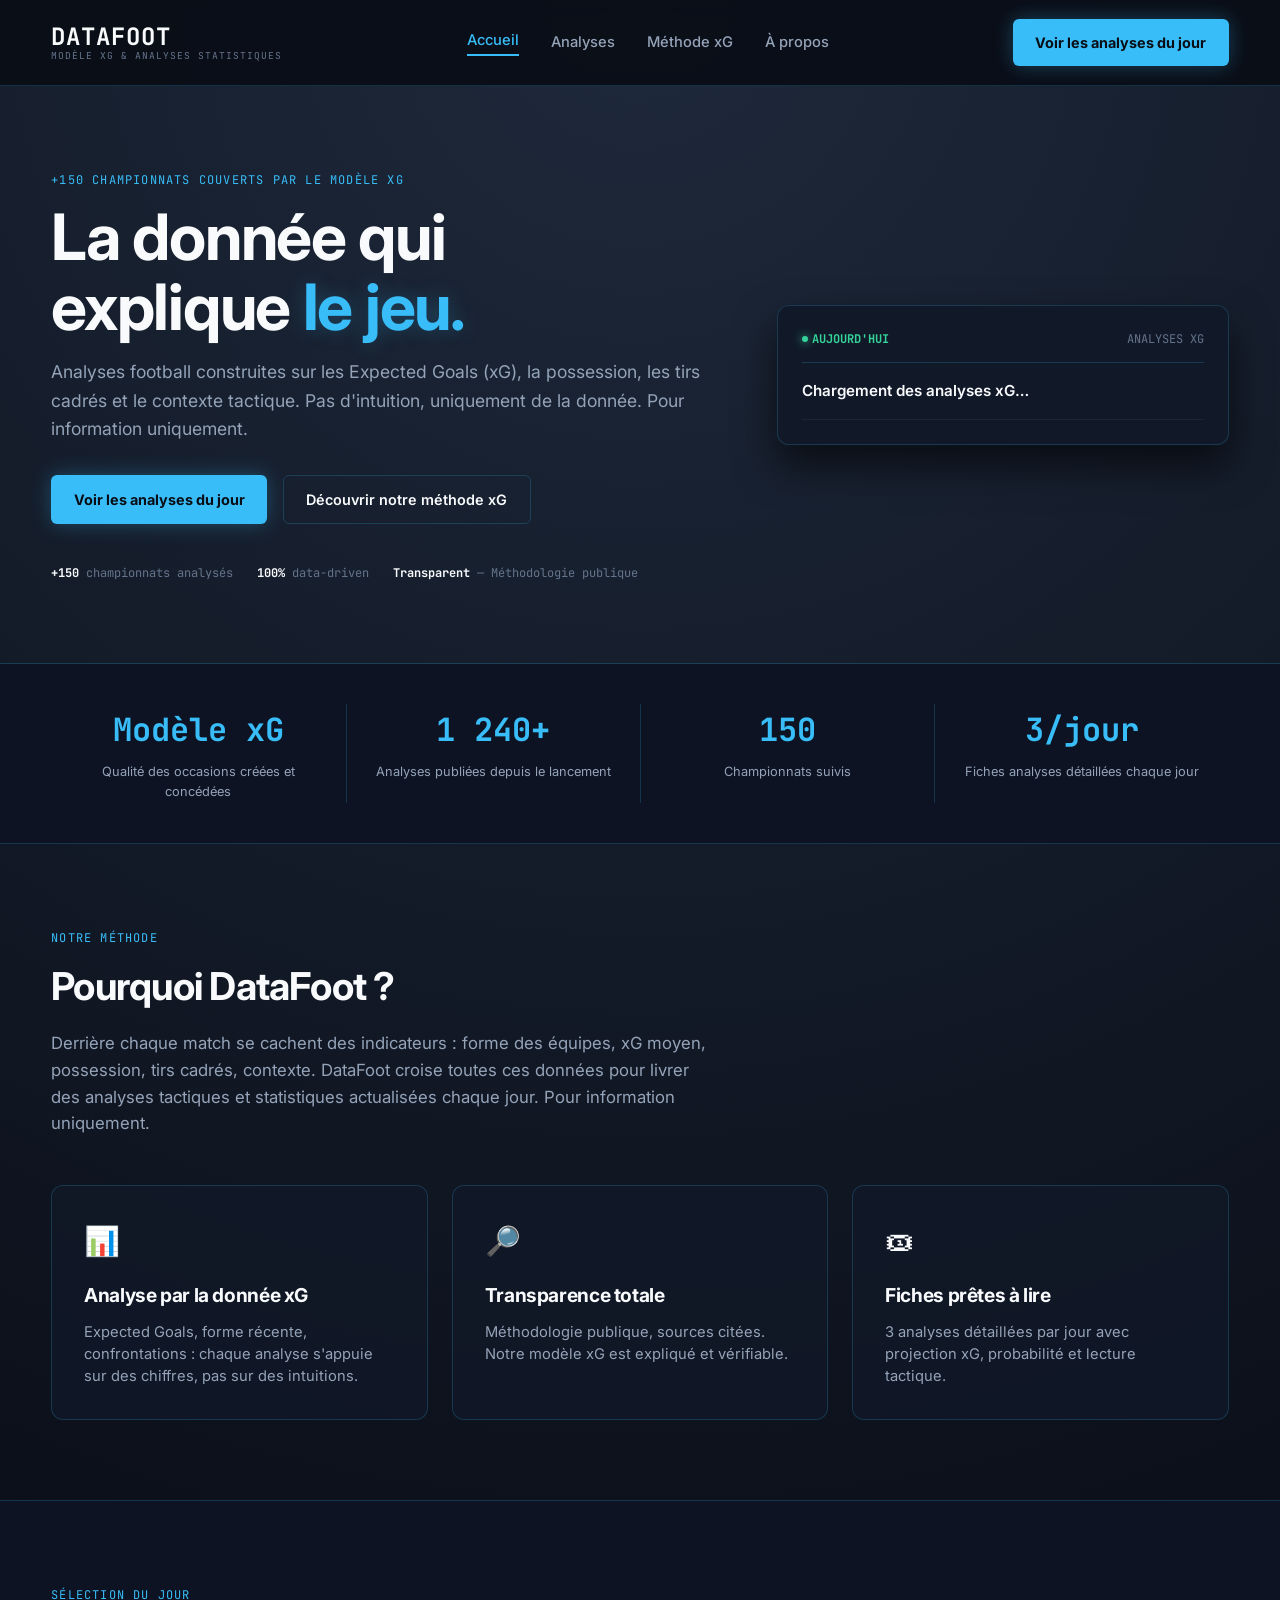
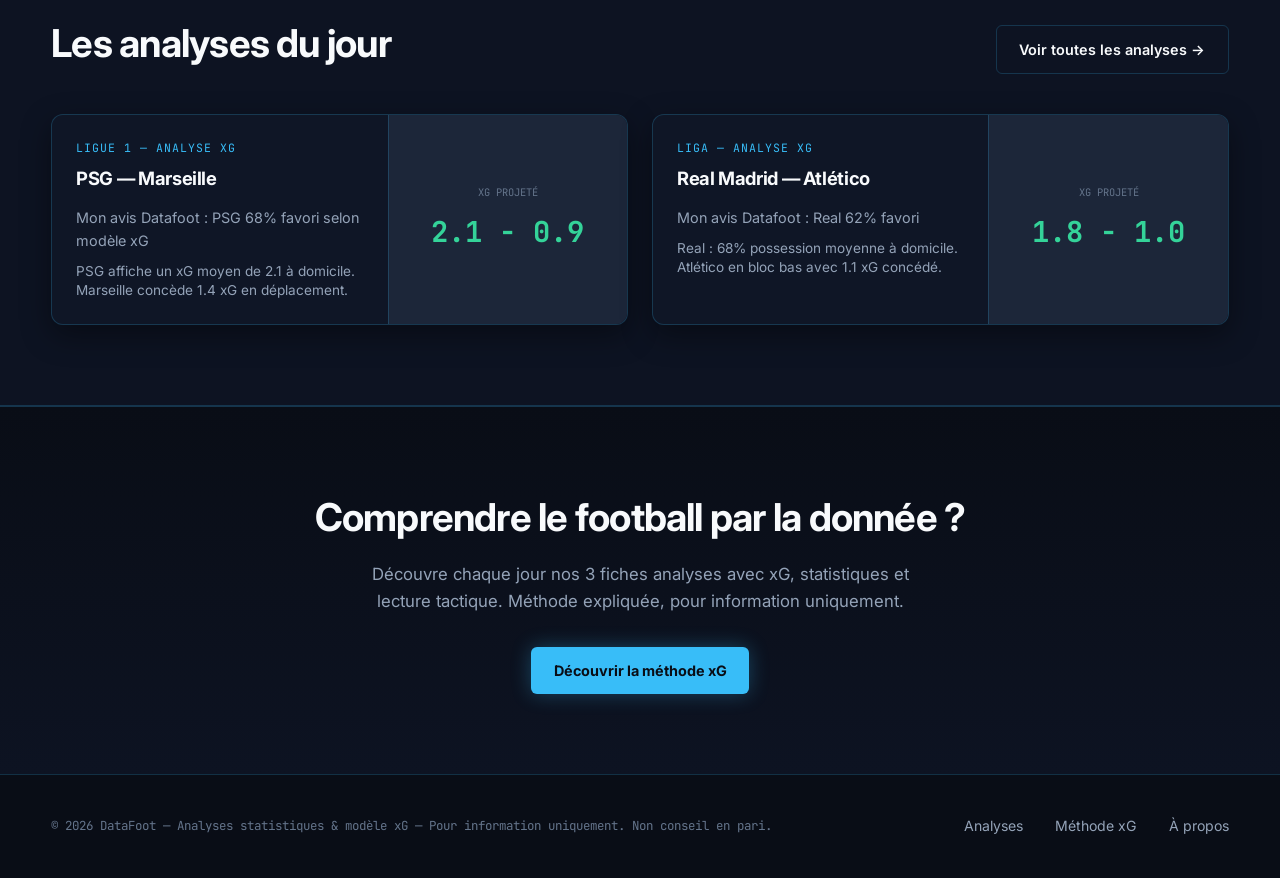
==== commit 06882799: "Revise content to highlight xG analyses Updated the website content to focus on xG analyses, changin" ====
--- a/index.html
+++ b/index.html
@@ -3,8 +3,8 @@
 <head>
 <meta charset="UTF-8">
 <meta name="viewport" content="width=device-width, initial-scale=1.0">
-<title>DataFoot — Pronostics football basés sur la donnée</title>
-<meta name="description" content="Pronostics football basés sur l'analyse statistique. Cotes en temps réel, tickets combinés, taux de réussite vérifiés.">
+<title>DataFoot — Analyses football par le modèle xG</title>
+<meta name="description" content="Analyses football basées sur les Expected Goals (xG). Statistiques avancées, probabilités et lecture tactique. Pour information uniquement.">
 <link rel="stylesheet" href="style.css">
 </head>
 <body>
@@ -13,46 +13,44 @@
   <div class="container">
     <a href="index.html" class="logo">
       <span class="logo-mark">DATAFOOT</span>
-      <span class="logo-tag">Statistiques &amp; analyses de football</span>
+      <span class="logo-tag">Modèle xG & analyses statistiques</span>
     </a>
     <nav class="nav-links">
       <a href="index.html" class="active">Accueil</a>
-      <a href="pronostics.html">Pronostics</a>
-      <a href="resultats.html">Résultats</a>
-      <a href="vip.html">Abonnement</a>
-      <a href="bankroll.html">Bankroll</a>
+      <a href="analyses.html">Analyses</a>
+      <a href="methodologie.html">Méthode xG</a>
+      <a href="a-propos.html">À propos</a>
     </nav>
-    <a href="vip.html" class="btn btn-primary">Voir les coupons</a>
+    <a href="analyses.html" class="btn btn-primary">Voir les analyses du jour</a>
   </div>
 </header>
 
-<!-- ============================== HERO ============================== -->
 <section class="hero">
   <div class="container">
     <div class="hero-copy">
-      <span class="eyebrow">+150 championnats couverts</span>
-      <h1>La donnée qui<br>fait <span class="accent">gagner.</span></h1>
-      <p class="hero-sub">Pronostics football construits sur l'analyse statistique, pas sur l'intuition. Cotes en temps réel, tickets combinés et taux de réussite vérifiés, publiés chaque jour.</p>
+      <span class="eyebrow">+150 championnats couverts par le modèle xG</span>
+      <h1>La donnée qui<br>explique <span class="accent">le jeu.</span></h1>
+      <p class="hero-sub">Analyses football construites sur les Expected Goals (xG), la possession, les tirs cadrés et le contexte tactique. Pas d'intuition, uniquement de la donnée. Pour information uniquement.</p>
       <div class="hero-ctas">
-        <a href="pronostics.html" class="btn btn-primary">Voir les pronostics du jour</a>
-        <a href="vip.html" class="btn btn-ghost">Voir les coupons gratuits</a>
+        <a href="analyses.html" class="btn btn-primary">Voir les analyses du jour</a>
+        <a href="methodologie.html" class="btn btn-ghost">Découvrir notre méthode xG</a>
       </div>
       <div class="hero-strip">
-        <span><strong>+150</strong> championnats</span>
-        <span><strong>100%</strong> analyses data-driven</span>
-        <span><strong>Transparent</strong> — résultats publics</span>
+        <span><strong>+150</strong> championnats analysés</span>
+        <span><strong>100%</strong> data-driven</span>
+        <span><strong>Transparent</strong> — Méthodologie publique</span>
       </div>
     </div>
 
     <div class="hero-panel">
       <div class="hero-panel-head">
-        <span class="live">En direct</span>
-        <span>Aujourd'hui</span>
+        <span class="live">Aujourd'hui</span>
+        <span>Analyses xG</span>
       </div>
       <div id="hero-live-matches">
         <div class="hero-mini-row">
           <div>
-            <div class="hero-mini-match">Chargement…</div>
+            <div class="hero-mini-match">Chargement des analyses xG…</div>
           </div>
         </div>
       </div>
@@ -60,119 +58,108 @@
   </div>
 </section>
 
-<!-- ============================ STAT BAND ============================ -->
 <section class="stat-band">
   <div class="container stat-grid">
     <div class="stat-item">
-      <div class="stat-value">73%</div>
-      <div class="stat-label">Taux de réussite (30 derniers jours)</div>
+      <div class="stat-value">Modèle xG</div>
+      <div class="stat-label">Qualité des occasions créées et concédées</div>
     </div>
     <div class="stat-item">
       <div class="stat-value">1 240+</div>
-      <div class="stat-label">Pronostics publiés depuis le lancement</div>
+      <div class="stat-label">Analyses publiées depuis le lancement</div>
     </div>
     <div class="stat-item">
-      <div class="stat-value">+18,4u</div>
-      <div class="stat-label">Unités gagnées ce mois-ci</div>
+      <div class="stat-value">150</div>
+      <div class="stat-label">Championnats suivis</div>
     </div>
     <div class="stat-item">
-      <div class="stat-value">10</div>
-      <div class="stat-label">Coupons gratuits chaque jour</div>
+      <div class="stat-value">3/jour</div>
+      <div class="stat-label">Fiches analyses détaillées chaque jour</div>
     </div>
   </div>
 </section>
 
-<!-- ============================= CONCEPT ============================== -->
 <section class="section">
   <div class="container">
     <span class="eyebrow">Notre méthode</span>
     <h2 class="section-title">Pourquoi DataFoot ?</h2>
-    <p class="section-lead">Le football est le sport le plus imprévisible… en apparence. Derrière chaque match se cachent des dizaines d'indicateurs : forme des équipes, historique des confrontations, statistiques offensives et défensives, blessures, contexte de la rencontre. DataFoot croise toutes ces données pour vous livrer des pronostics construits et actualisés chaque jour.</p>
+    <p class="section-lead">Derrière chaque match se cachent des indicateurs : forme des équipes, xG moyen, possession, tirs cadrés, contexte. DataFoot croise toutes ces données pour livrer des analyses tactiques et statistiques actualisées chaque jour. Pour information uniquement.</p>
 
     <div class="pillars">
       <div class="pillar">
         <div class="pillar-icon">📊</div>
-        <h3>Analyse par la donnée</h3>
-        <p>Statistiques avancées, forme récente, confrontations directes : chaque pronostic s'appuie sur des chiffres, pas sur des intuitions.</p>
+        <h3>Analyse par la donnée xG</h3>
+        <p>Expected Goals, forme récente, confrontations : chaque analyse s'appuie sur des chiffres, pas sur des intuitions.</p>
       </div>
       <div class="pillar">
         <div class="pillar-icon">🔎</div>
         <h3>Transparence totale</h3>
-        <p>Historique complet de nos pronostics, gagnants comme perdants. Rien n'est caché, tout est vérifiable.</p>
+        <p>Méthodologie publique, sources citées. Notre modèle xG est expliqué et vérifiable.</p>
       </div>
       <div class="pillar">
-        <div class="pillar-icon">🎟️</div>
-        <h3>Tickets prêts à l'emploi</h3>
-        <p>Des combinés quotidiens sélectionnés et expliqués, pour parier sans y passer des heures.</p>
+        <div class="pillar-icon">🎟</div>
+        <h3>Fiches prêtes à lire</h3>
+        <p>3 analyses détaillées par jour avec projection xG, probabilité et lecture tactique.</p>
       </div>
     </div>
   </div>
 </section>
 
-<!-- ========================= DERNIERS PRONOSTICS ========================= -->
 <section class="section section-alt">
   <div class="container">
     <div class="section-head">
       <div>
         <span class="eyebrow">Sélection du jour</span>
-        <h2 class="section-title">Les pronostics du jour</h2>
+        <h2 class="section-title">Les analyses du jour</h2>
       </div>
-      <a href="pronostics.html" class="btn btn-ghost">Voir tous les pronostics →</a>
+      <a href="analyses.html" class="btn btn-ghost">Voir toutes les analyses →</a>
     </div>
 
     <div class="ticket-grid">
       <article class="ticket">
         <div class="ticket-main">
-          <div class="ticket-comp">Ligue 1 — Journée 21</div>
+          <div class="ticket-comp">Ligue 1 — Analyse xG</div>
           <h3 class="ticket-match">PSG — Marseille</h3>
-          <p class="ticket-pick">Pick : Victoire PSG &amp; +2,5 buts</p>
-          <p class="ticket-analysis">Le PSG reste solide à domicile face à un OM diminué en défense sur ses derniers déplacements.</p>
+          <p class="ticket-pick">Mon avis Datafoot : PSG 68% favori selon modèle xG</p>
+          <p class="ticket-analysis">PSG affiche un xG moyen de 2.1 à domicile. Marseille concède 1.4 xG en déplacement.</p>
         </div>
         <div class="ticket-stub">
-          <span class="ticket-odd-label">Cote</span>
-          <span class="ticket-odd">2.10</span>
-          <div class="ticket-confidence" aria-label="Confiance 4 sur 5">
-            <span class="star on">★</span><span class="star on">★</span><span class="star on">★</span><span class="star on">★</span><span class="star">★</span>
-          </div>
+          <span class="ticket-odd-label">xG Projeté</span>
+          <span class="ticket-odd">2.1 - 0.9</span>
         </div>
       </article>
 
       <article class="ticket">
         <div class="ticket-main">
-          <div class="ticket-comp">Liga — Journée 12</div>
+          <div class="ticket-comp">Liga — Analyse xG</div>
           <h3 class="ticket-match">Real Madrid — Atlético</h3>
-          <p class="ticket-pick">Pick : Double Chance 1X</p>
-          <p class="ticket-analysis">Invaincu à domicile depuis 14 matchs, le Real affronte un Atlético fébrile en déplacement.</p>
+          <p class="ticket-pick">Mon avis Datafoot : Real 62% favori</p>
+          <p class="ticket-analysis">Real : 68% possession moyenne à domicile. Atlético en bloc bas avec 1.1 xG concédé.</p>
         </div>
         <div class="ticket-stub">
-          <span class="ticket-odd-label">Cote</span>
-          <span class="ticket-odd">1.65</span>
-          <div class="ticket-confidence" aria-label="Confiance 5 sur 5">
-            <span class="star on">★</span><span class="star on">★</span><span class="star on">★</span><span class="star on">★</span><span class="star on">★</span>
-          </div>
+          <span class="ticket-odd-label">xG Projeté</span>
+          <span class="ticket-odd">1.8 - 1.0</span>
         </div>
       </article>
     </div>
   </div>
 </section>
 
-<!-- ============================== CTA BAND ============================== -->
 <section class="cta-band">
   <div class="container">
-    <h2>Prêt à parier plus intelligemment ?</h2>
-    <p>Rejoignez les abonnés DataFoot et recevez chaque jour nos tickets combinés exclusifs et nos analyses détaillées.</p>
-    <a href="vip.html" class="btn btn-primary">Voir les coupons du jour</a>
+    <h2>Comprendre le football par la donnée ?</h2>
+    <p>Découvre chaque jour nos 3 fiches analyses avec xG, statistiques et lecture tactique. Méthode expliquée, pour information uniquement.</p>
+    <a href="methodologie.html" class="btn btn-primary">Découvrir la méthode xG</a>
   </div>
 </section>
 
 <footer class="site-footer">
   <div class="container">
-    <span class="footer-note">© 2026 DataFoot — Statistiques &amp; analyses de football</span>
+    <span class="footer-note">© 2026 DataFoot — Analyses statistiques & modèle xG — Pour information uniquement. Non conseil en pari.</span>
     <nav class="footer-links">
-      <a href="pronostics.html">Pronostics</a>
-      <a href="resultats.html">Résultats</a>
-      <a href="vip.html">Abonnement</a>
-      <a href="bankroll.html">Bankroll</a>
+      <a href="analyses.html">Analyses</a>
+      <a href="methodologie.html">Méthode xG</a>
+      <a href="a-propos.html">À propos</a>
     </nav>
   </div>
 </footer>
--- a/style.css
+++ b/style.css
@@ -1,25 +1,25 @@
 /* ==========================================================================
-   DATAFOOT — LUXE EDITION (Noir & Or)
+   DATAFOOT — MODERN DARK & NEON BLUE EDITION
    ========================================================================== */
 
-@import url('https://fonts.googleapis.com/css2?family=Cinzel:wght@400;700&family=Inter:wght@300;400;600&family=JetBrains+Mono:wght@400;700&display=swap');
+@import url('https://fonts.googleapis.com/css2?family=Inter:wght@300;400;500;600;700&family=JetBrains+Mono:wght@400;700&display=swap');
 
 :root {
-  --bg:           #0a0704;
-  --bg-alt:       #140f0a;
-  --surface:      rgba(20, 15, 10, 0.8);
-  --line:         #c5a059;
-  --line-soft:    #3d311b;
-
-  --gold:         #d4af37;
-  --gold-dark:    #aa771c;
-  --gold-glow:    rgba(197, 160, 89, 0.2);
-
-  --text:         #f3e5ab;
-  --text-muted:   #c5a059;
-  --text-faint:   #6b5a35;
-
-  --font-display: 'Cinzel', serif;
+  --bg:           #090d16;
+  --bg-alt:       #0d1322;
+  --surface:      rgba(17, 24, 39, 0.85);
+  --surface-2:    rgba(30, 41, 59, 0.9);
+  --border:       rgba(56, 189, 248, 0.2);
+  --border-focus: rgba(56, 189, 248, 0.6);
+
+  --accent:       #38bdf8; /* Bleu néon ultra-lisible */
+  --accent-glow:  rgba(56, 189, 248, 0.25);
+  --success:      #34d399; /* Vert pour les cotes/gains */
+
+  --text:         #f8fafc; /* Blanc cassé très lumineux */
+  --text-muted:   #94a3b8; /* Gris clair parfaitement lisible */
+  --text-faint:   #64748b;
+
   --font-body:    'Inter', sans-serif;
   --font-mono:    'JetBrains Mono', monospace;
 }
@@ -28,51 +28,310 @@
 
 body {
   background-color: var(--bg);
-  background-image: radial-gradient(circle at 50% 50%, #1a140f 0%, #0a0704 100%);
+  background-image: radial-gradient(circle at 50% 0%, #1e293b 0%, var(--bg) 70%);
   color: var(--text);
   font-family: var(--font-body);
   line-height: 1.6;
 }
 
-/* ------------------------------- Design Luxe ----------------------------- */
-
-h1, h2, h3 { font-family: var(--font-display); color: var(--gold); }
-
-.container { width: min(1180px, 92%); margin-inline: auto; }
-
-/* Cadre général style "coupon" */
+img, svg { display: block; max-width: 100%; }
+a { color: inherit; text-decoration: none; }
+ul { list-style: none; }
+
+.container {
+  width: min(1180px, 92%);
+  margin-inline: auto;
+}
+
+/* ------------------------------- Typography ----------------------------- */
+
+h1, h2, h3, h4 {
+  color: var(--text);
+  font-weight: 700;
+  letter-spacing: -0.02em;
+}
+
+.eyebrow {
+  font-family: var(--font-mono);
+  font-size: .75rem;
+  letter-spacing: .1em;
+  text-transform: uppercase;
+  color: var(--accent);
+  display: inline-flex;
+  align-items: center;
+  gap: .5em;
+}
+
+.section-title {
+  font-size: clamp(1.8rem, 3vw, 2.4rem);
+  margin-top: .4rem;
+}
+
+.section-lead {
+  color: var(--text-muted);
+  font-size: 1.05rem;
+  max-width: 60ch;
+  margin-top: .8rem;
+}
+
+/* ------------------------------- Header -------------------------------- */
+
+.site-header {
+  position: sticky; top: 0; z-index: 50;
+  background: rgba(9, 13, 22, 0.9);
+  backdrop-filter: blur(12px);
+  border-bottom: 1px solid var(--border);
+}
+
+.site-header .container {
+  display: flex; align-items: center; justify-content: space-between;
+  padding-block: 1.2rem;
+}
+
+.logo {
+  display: flex; flex-direction: column; line-height: 1.1;
+}
+.logo-mark {
+  font-family: var(--font-mono);
+  font-weight: 700;
+  font-size: 1.5rem;
+  color: var(--text);
+  letter-spacing: 1px;
+}
+.logo-mark span { color: var(--accent); }
+.logo-tag {
+  font-family: var(--font-mono);
+  font-size: 0.6rem;
+  color: var(--text-faint);
+  letter-spacing: 1px;
+  text-transform: uppercase;
+}
+
+.nav-links {
+  display: flex; align-items: center; gap: 2rem;
+  font-size: 0.92rem; font-weight: 500;
+}
+.nav-links a { color: var(--text-muted); transition: color .2s; }
+.nav-links a:hover, .nav-links a.active { color: var(--text); }
+.nav-links a.active { color: var(--accent); border-bottom: 2px solid var(--accent); padding-bottom: 2px; }
+
+/* Buttons */
+.btn {
+  display: inline-flex; align-items: center; justify-content: center;
+  gap: .5em;
+  font-weight: 600;
+  font-size: 0.9rem;
+  padding: .75rem 1.4rem;
+  border-radius: 6px;
+  cursor: pointer;
+  transition: all .2s;
+}
+
+.btn-primary {
+  background: var(--accent);
+  color: #090d16;
+  border: none;
+  font-weight: 700;
+  box-shadow: 0 0 20px rgba(56, 189, 248, 0.3);
+}
+.btn-primary:hover { background: #7dd3fc; box-shadow: 0 0 25px rgba(56, 189, 248, 0.5); }
+
+.btn-ghost {
+  background: transparent;
+  color: var(--text);
+  border: 1px solid var(--border);
+}
+.btn-ghost:hover { background: var(--surface-2); border-color: var(--border-focus); }
+
+/* -------------------------------- Hero ---------------------------------- */
+
+.hero {
+  padding-block: 5rem;
+  border-bottom: 1px solid var(--border);
+}
+
+.hero .container {
+  display: grid;
+  grid-template-columns: 1.2fr 0.8fr;
+  gap: 3rem;
+  align-items: center;
+}
+
+.hero h1 {
+  font-size: clamp(2.5rem, 5vw, 4.2rem);
+  margin-top: .6rem;
+  line-height: 1.1;
+}
+.hero h1 .accent { color: var(--accent); text-shadow: 0 0 20px var(--accent-glow); }
+
+.hero-sub {
+  color: var(--text-muted);
+  font-size: 1.1rem;
+  margin-top: 1rem;
+}
+
+.hero-ctas {
+  display: flex; gap: 1rem; margin-top: 2rem; flex-wrap: wrap;
+}
+
+.hero-strip {
+  display: flex; gap: 1.5rem; flex-wrap: wrap;
+  margin-top: 2.5rem;
+  font-family: var(--font-mono);
+  font-size: 0.75rem;
+  color: var(--text-faint);
+}
+.hero-strip strong { color: var(--text); }
+
+.hero-panel {
+  background: var(--surface);
+  border: 1px solid var(--border);
+  border-radius: 12px;
+  padding: 1.5rem;
+  box-shadow: 0 20px 40px rgba(0,0,0,0.6);
+  backdrop-filter: blur(10px);
+}
+.hero-panel-head {
+  display: flex; justify-content: space-between;
+  font-family: var(--font-mono); font-size: 0.75rem;
+  color: var(--text-faint); text-transform: uppercase;
+  padding-bottom: .8rem; border-bottom: 1px solid var(--border);
+}
+.hero-panel-head .live { color: var(--success); font-weight: 700; display: flex; align-items: center; gap: 4px; }
+.hero-panel-head .live::before { content: ''; width: 6px; height: 6px; background: var(--success); border-radius: 50%; box-shadow: 0 0 8px var(--success); }
+
+.hero-mini-row {
+  padding-block: 1rem;
+  border-bottom: 1px solid rgba(255,255,255,0.05);
+}
+.hero-mini-match { font-weight: 600; font-size: 0.95rem; color: var(--text); }
+
+/* ------------------------------ Stat band -------------------------------- */
+
+.stat-band {
+  background: var(--bg-alt);
+  border-bottom: 1px solid var(--border);
+}
+.stat-grid {
+  display: grid;
+  grid-template-columns: repeat(4, 1fr);
+  padding-block: 2.5rem;
+}
+.stat-item {
+  text-align: center;
+  padding-inline: 1rem;
+  border-left: 1px solid var(--border);
+}
+.stat-item:first-child { border-left: none; }
+.stat-value {
+  font-family: var(--font-mono);
+  font-weight: 700;
+  font-size: clamp(1.8rem, 2.5vw, 2.4rem);
+  color: var(--accent);
+}
+.stat-label {
+  font-size: 0.8rem; color: var(--text-muted); margin-top: .4rem;
+}
+
+/* -------------------------------- Sections ------------------------------- */
+
+.section { padding-block: 5rem; }
+.section-alt { background: var(--bg-alt); border-block: 1px solid var(--border); }
+.section-head {
+  display: flex; justify-content: space-between; align-items: flex-end;
+  margin-bottom: 2.5rem; flex-wrap: wrap; gap: 1rem;
+}
+
+.pillars {
+  display: grid; grid-template-columns: repeat(3, 1fr); gap: 1.5rem;
+  margin-top: 3rem;
+}
+.pillar {
+  background: var(--surface);
+  border: 1px solid var(--border);
+  border-radius: 12px;
+  padding: 2rem;
+  transition: transform .2s, border-color .2s;
+}
+.pillar:hover { border-color: var(--border-focus); transform: translateY(-3px); }
+.pillar .pillar-icon { font-size: 1.8rem; }
+.pillar h3 { font-size: 1.2rem; margin-top: 1rem; color: var(--text); }
+.pillar p { color: var(--text-muted); font-size: 0.92rem; margin-top: .6rem; line-height: 1.5; }
+
+/* ------------------------------ Ticket cards ------------------------------ */
+
+.ticket-grid {
+  display: grid;
+  grid-template-columns: repeat(2, 1fr);
+  gap: 1.5rem;
+}
+
 .ticket {
-  border: 1px solid var(--line);
+  display: grid;
+  grid-template-columns: 1.4fr 1fr;
   background: var(--surface);
-  position: relative;
-  box-shadow: 0 0 20px rgba(0,0,0,0.5);
-}
-
-/* En-tête style Prestige */
-.site-header {
-  background: rgba(10, 7, 4, 0.95);
-  border-bottom: 2px solid var(--line);
-  padding: 1rem 0;
-}
-
-.logo-mark { font-family: var(--font-display); font-size: 2rem; color: var(--gold); }
-
-/* Cartes de matchs - Style luxe */
-.ticket-main { border-right: 1px dashed var(--line); }
-.ticket-odd { color: var(--gold); font-size: 1.5rem; }
-
-/* Boutons Luxe */
-.btn-primary {
-  background: linear-gradient(to bottom, #d4af37, #996515);
-  color: #000;
-  font-weight: bold;
-  border: none;
-}
-
-/* --------------------------- Suppression du bleu -------------------------- */
-/* Note : J'ai remplacé les anciens --blue et --orange par des tons dorés */
-
-.result-win { color: #50c878; border: 1px solid #50c878; }
-.result-lose { color: #e44d26; border: 1px solid #e44d26; }
-
-/* (Gardez le reste de votre structure, les classes sont maintenant liées aux nouvelles couleurs) */
+  border: 1px solid var(--border);
+  border-radius: 12px;
+  overflow: hidden;
+  box-shadow: 0 10px 30px rgba(0,0,0,0.4);
+}
+
+.ticket-main { padding: 1.5rem; }
+.ticket-comp {
+  font-family: var(--font-mono); font-size: 0.72rem;
+  color: var(--accent); text-transform: uppercase; letter-spacing: 1px;
+}
+.ticket-match {
+  font-size: 1.15rem;
+  margin-top: .4rem;
+  font-weight: 700;
+  color: var(--text);
+}
+.ticket-pick { margin-top: .8rem; font-size: 0.9rem; color: var(--text-muted); }
+.ticket-pick b { color: var(--text); }
+.ticket-analysis { margin-top: .6rem; font-size: 0.85rem; color: var(--text-muted); line-height: 1.4; }
+
+.ticket-stub {
+  background: var(--surface-2);
+  border-left: 1px solid var(--border);
+  display: flex; flex-direction: column; align-items: center; justify-content: center;
+  padding: 1.2rem; gap: .5rem; text-align: center;
+}
+.ticket-odd-label { font-family: var(--font-mono); font-size: 0.65rem; color: var(--text-faint); text-transform: uppercase; }
+.ticket-odd { font-family: var(--font-mono); font-weight: 700; font-size: 1.8rem; color: var(--success); }
+.ticket-confidence { color: #f59e0b; font-size: 0.9rem; letter-spacing: 2px; }
+
+/* -------------------------------- CTA band -------------------------------- */
+
+.cta-band {
+  border-top: 1px solid var(--border);
+  padding-block: 5rem; text-align: center;
+  background: linear-gradient(to bottom, var(--bg), var(--bg-alt));
+}
+.cta-band h2 { font-size: clamp(1.8rem, 3vw, 2.4rem); }
+.cta-band p { color: var(--text-muted); margin-top: .8rem; font-size: 1.05rem; max-width: 50ch; margin-inline: auto; }
+.cta-band .btn { margin-top: 2rem; }
+
+/* --------------------------------- Footer --------------------------------- */
+
+.site-footer {
+  border-top: 1px solid var(--border);
+  background: var(--bg);
+  padding-block: 2.5rem;
+}
+.site-footer .container {
+  display: flex; justify-content: space-between; align-items: center; flex-wrap: wrap; gap: 1rem;
+}
+.footer-links { display: flex; gap: 2rem; font-size: 0.88rem; color: var(--text-muted); }
+.footer-links a:hover { color: var(--text); }
+.footer-note { font-size: 0.78rem; color: var(--text-faint); font-family: var(--font-mono); }
+
+/* Responsive */
+@media (max-width: 900px) {
+  .nav-links { display: none; }
+  .hero .container, .ticket-grid, .pillars, .stat-grid { grid-template-columns: 1fr; }
+  .stat-item { border-left: none; border-top: 1px solid var(--border); padding-block: 1.2rem; }
+  .stat-item:first-child { border-top: none; }
+  .ticket { grid-template-columns: 1fr; }
+  .ticket-stub { border-left: none; border-top: 1px solid var(--border); }
+}
